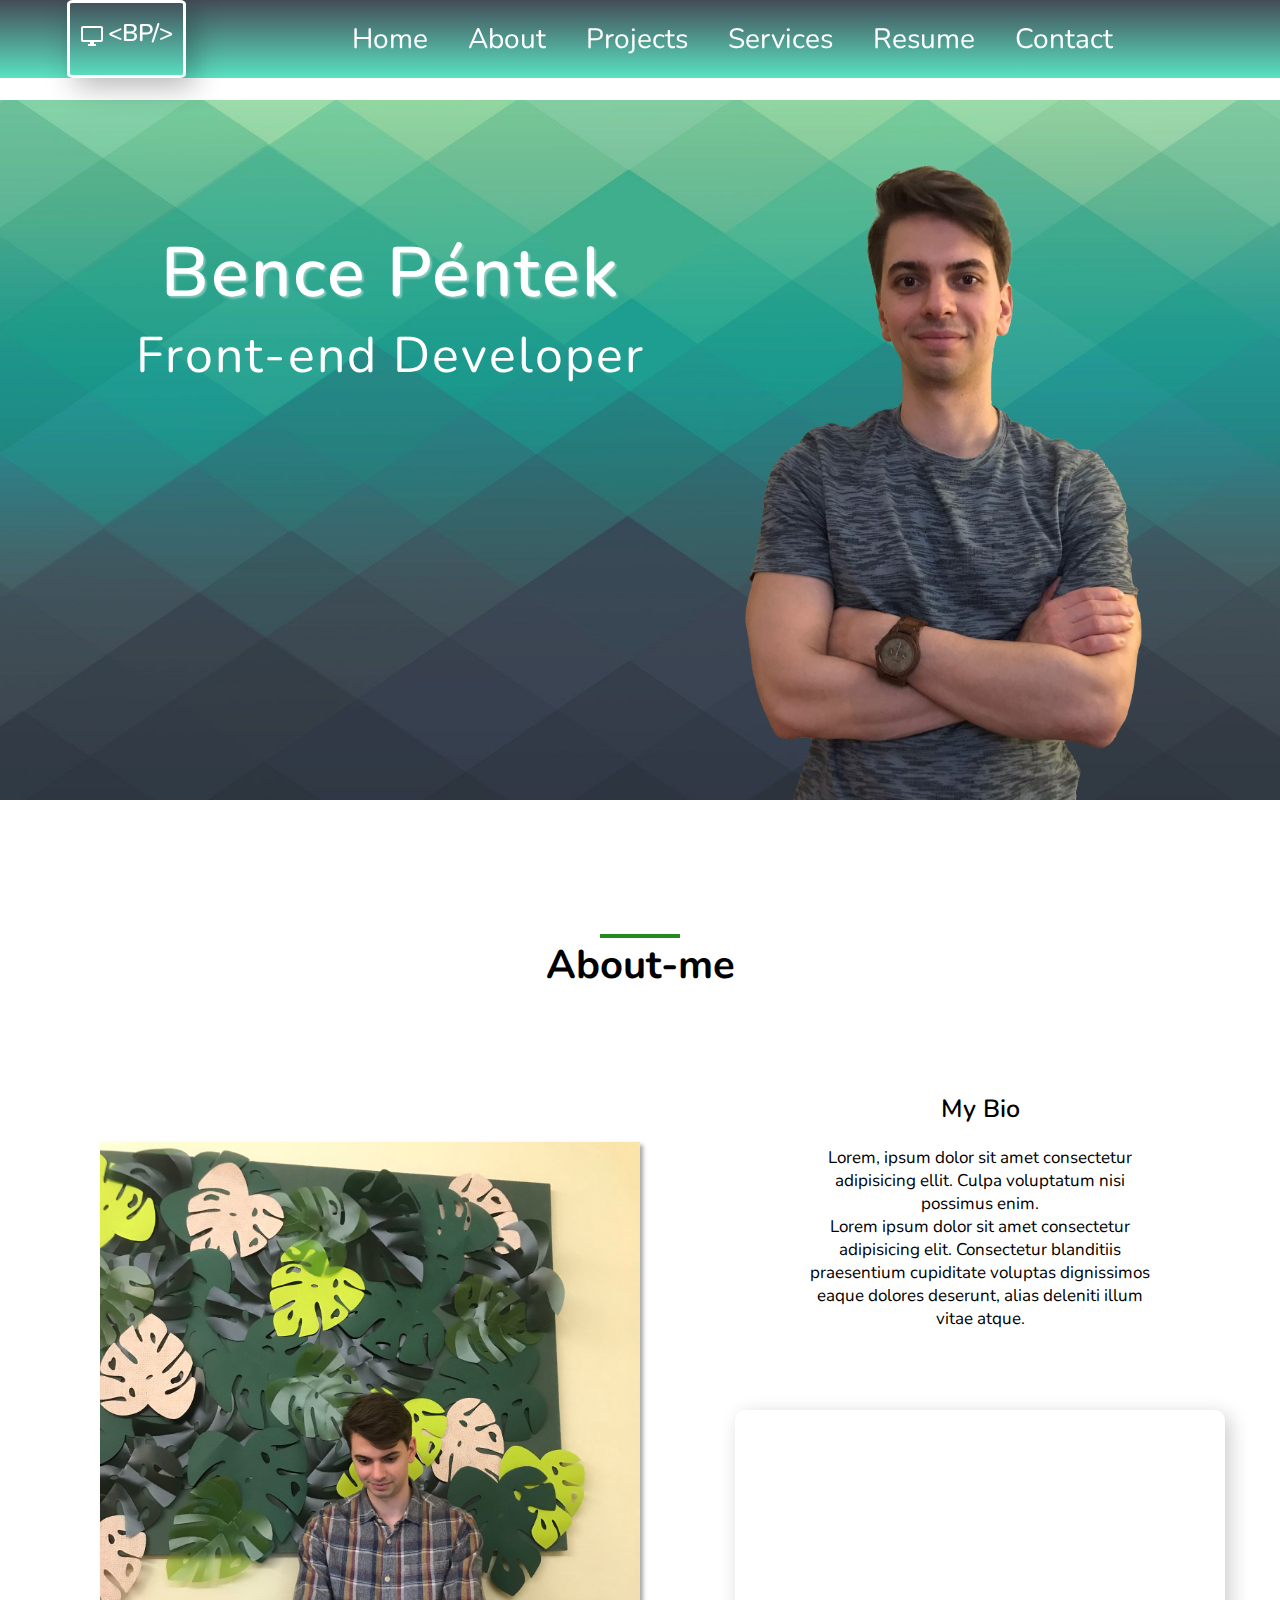
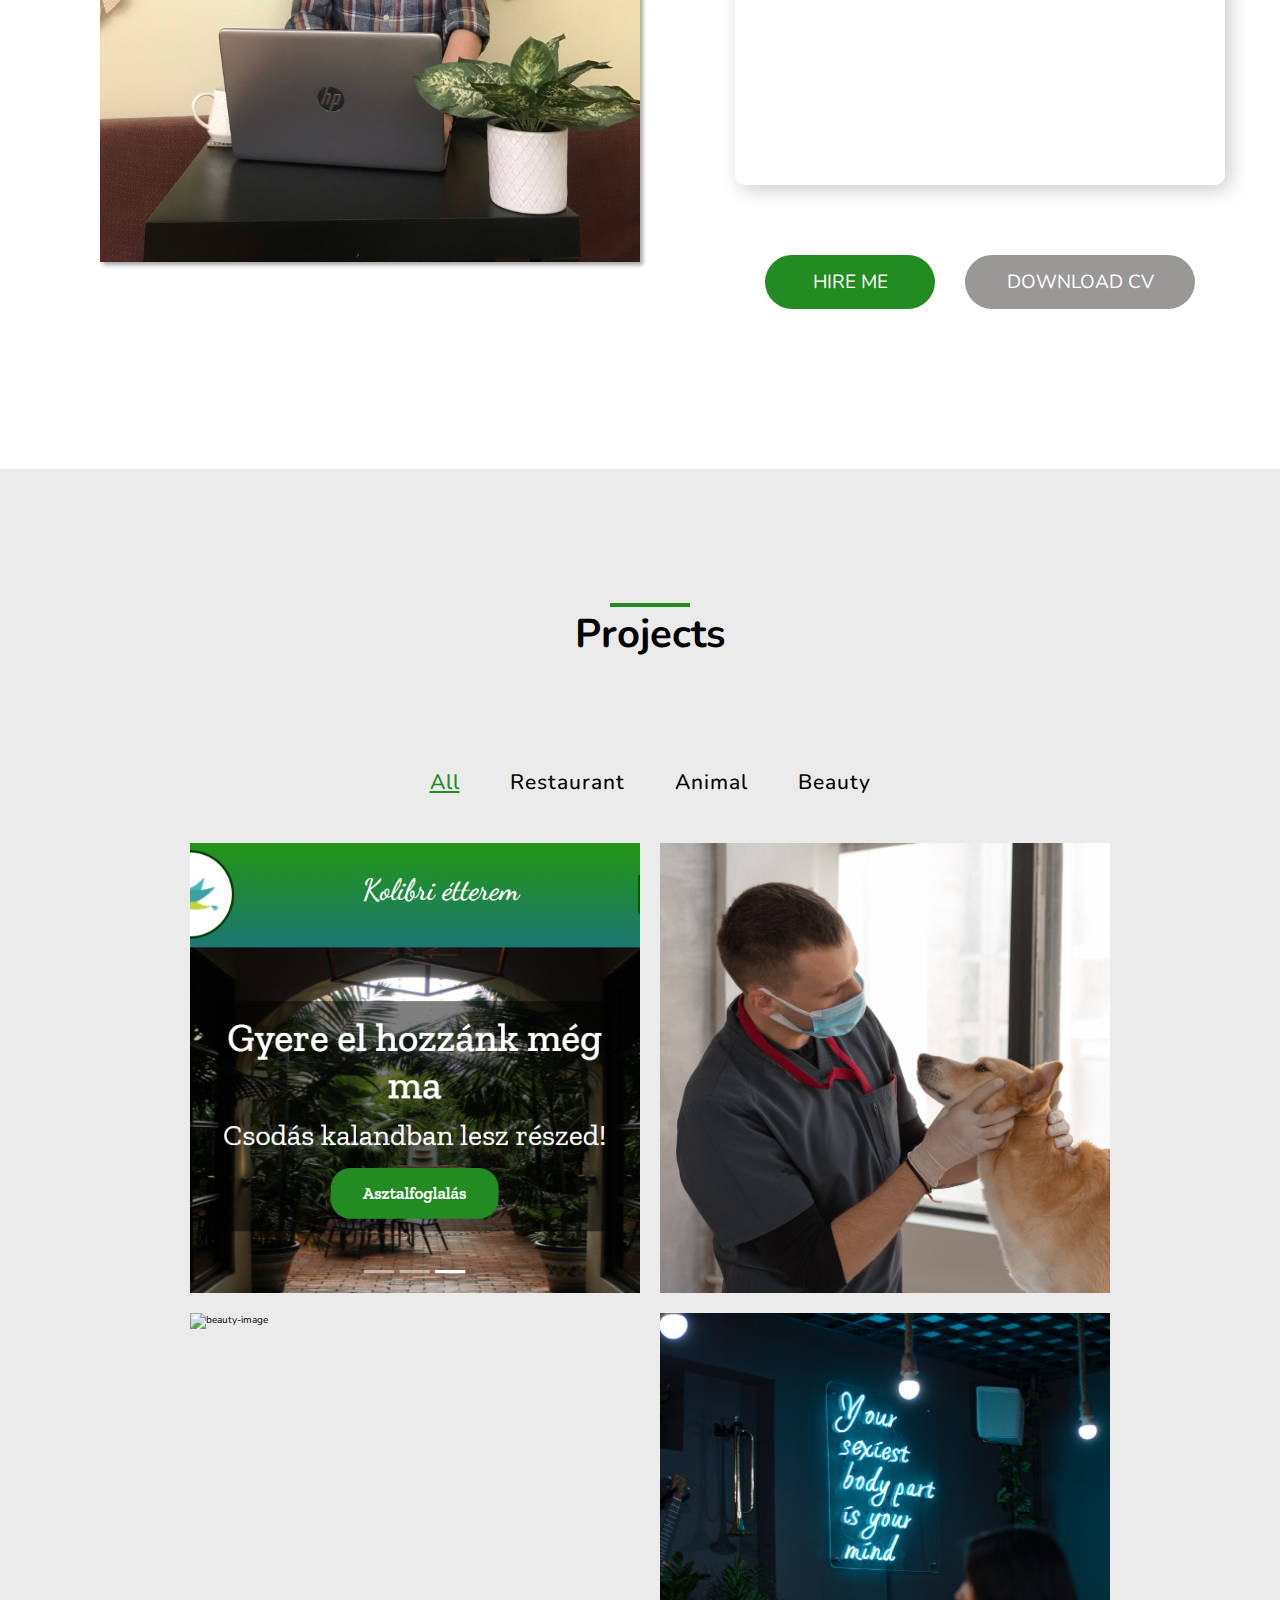
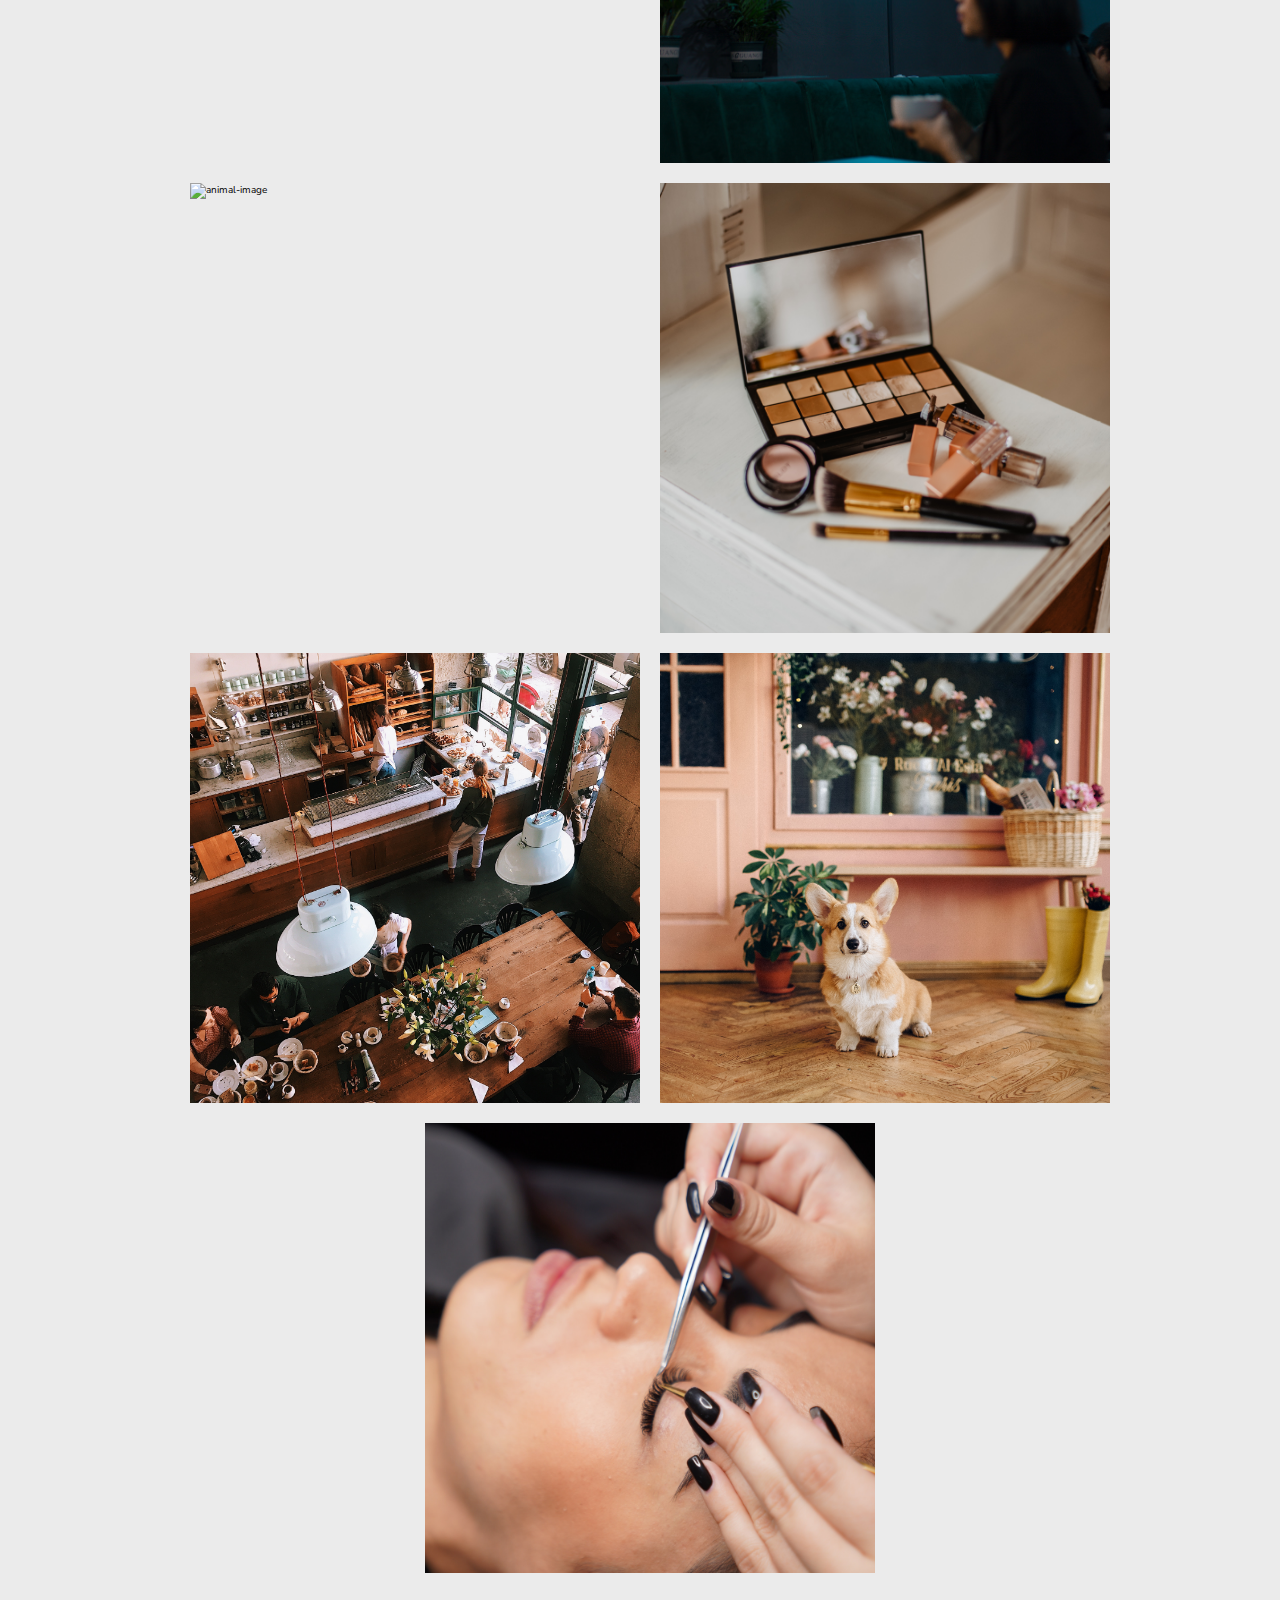
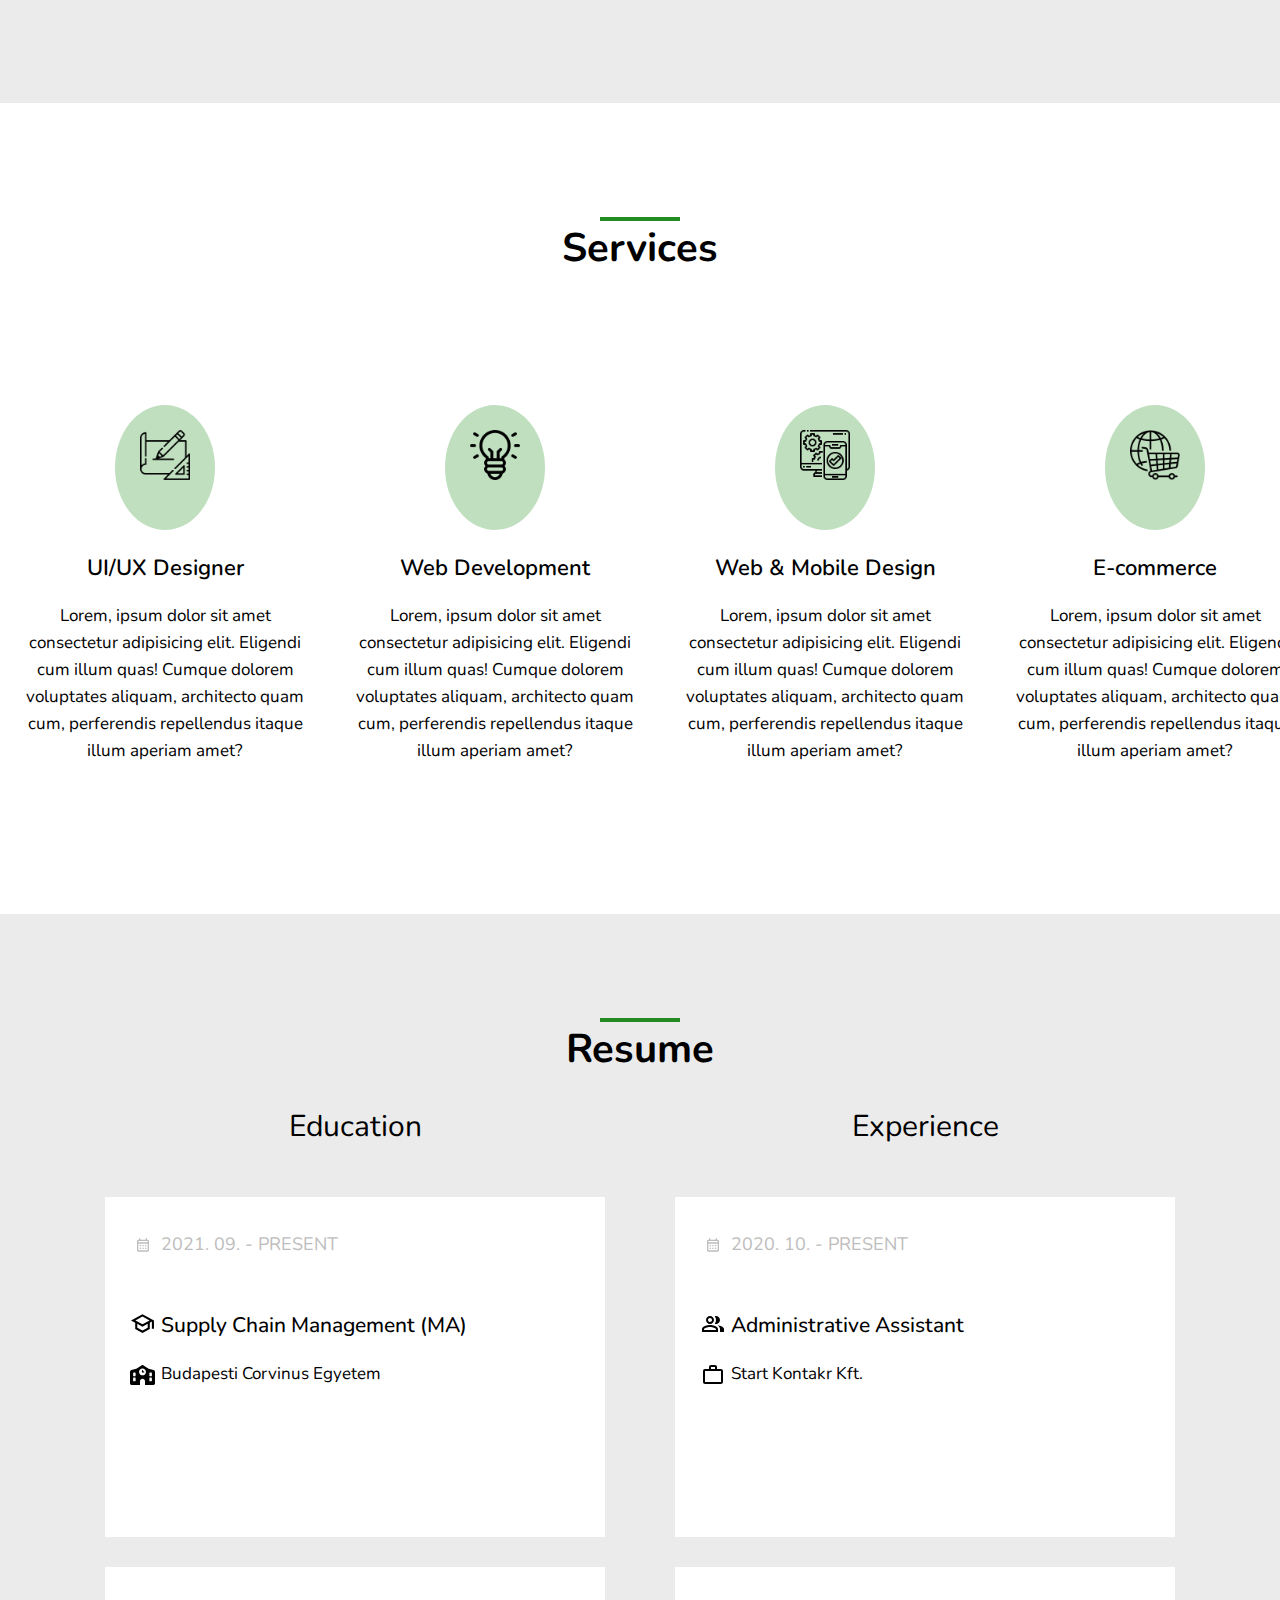
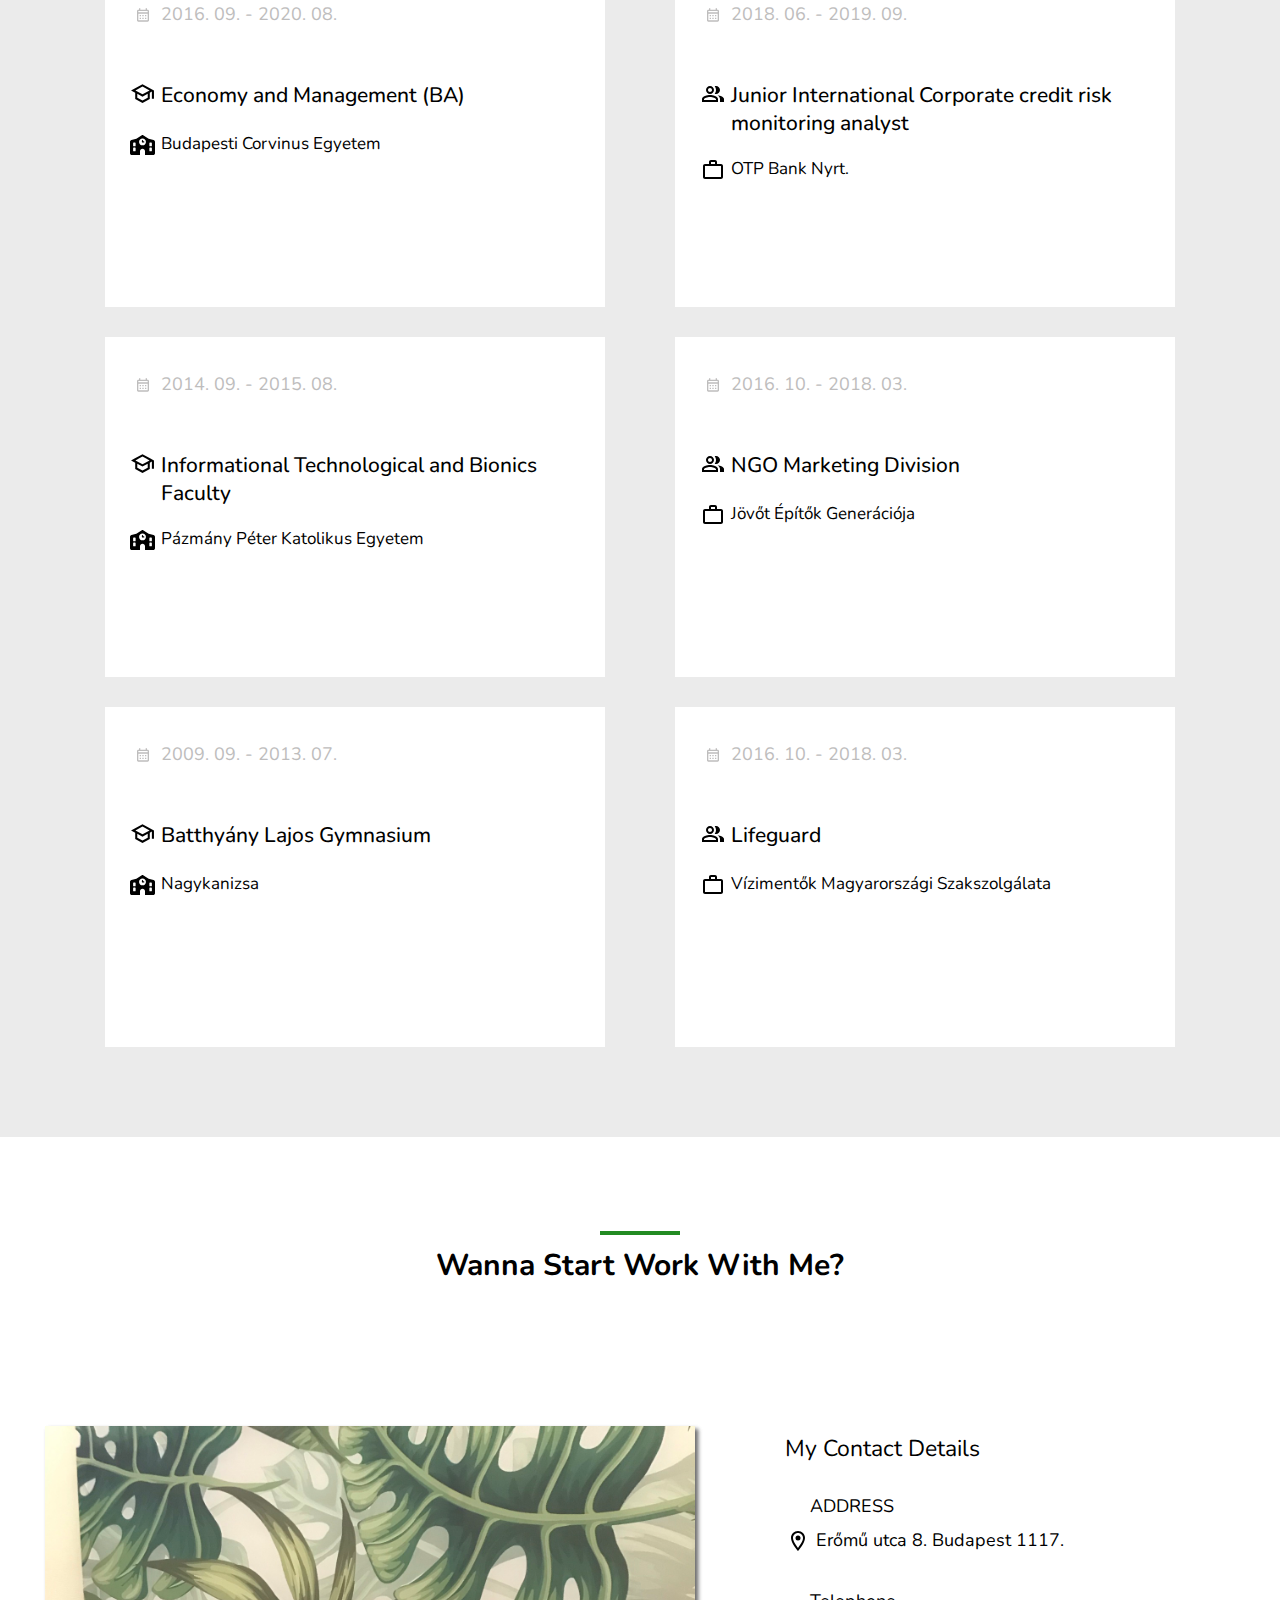
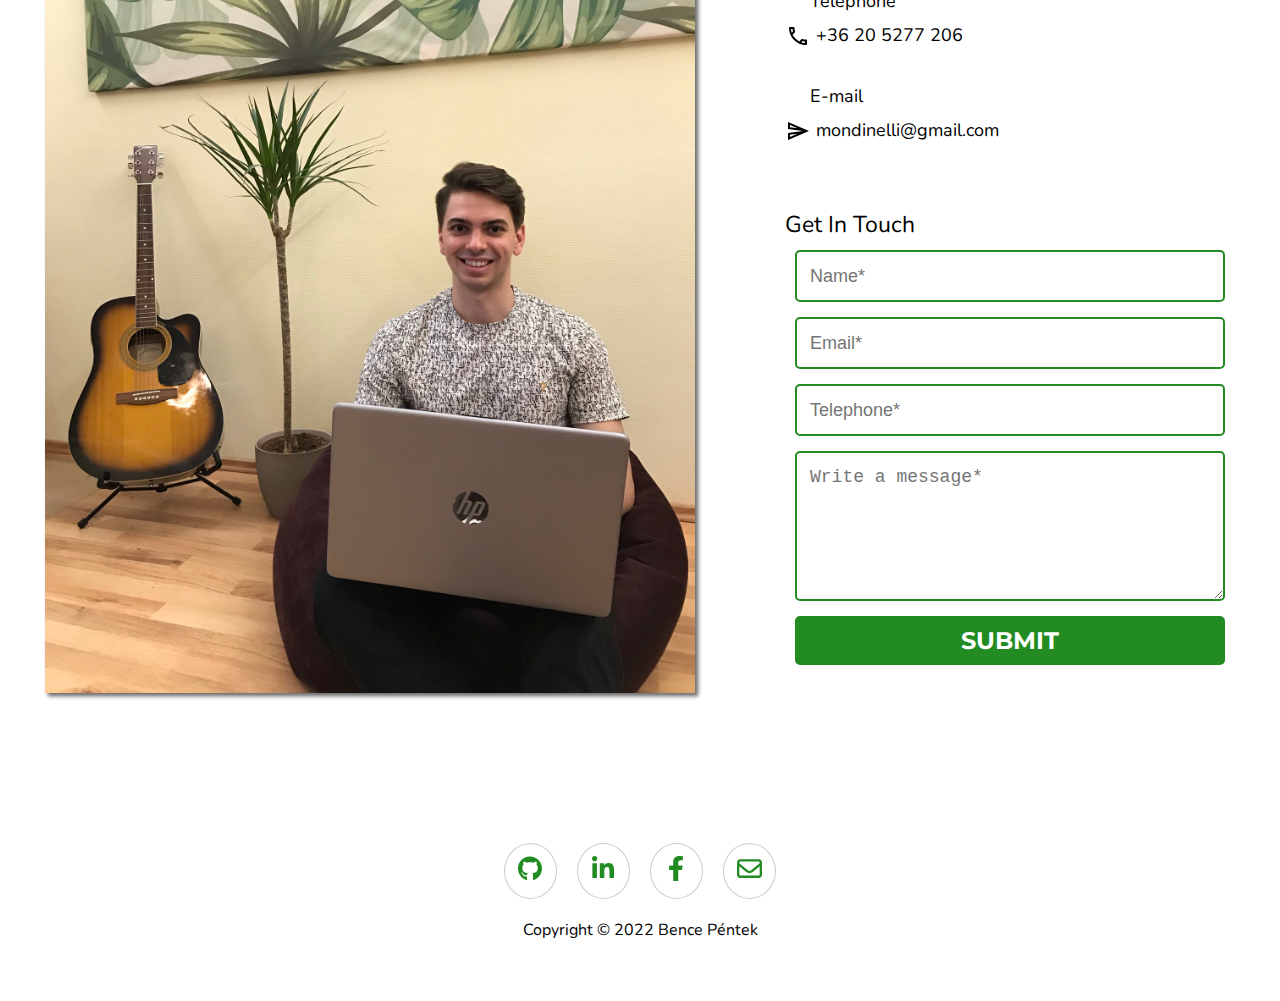
==== index.md/index.html @ 9e886694 "change" ====
<!doctype html>
<html lang="en">
  <head>
    <!-- Required meta tags -->
    <meta charset="utf-8">
    <meta name="viewport" content="width=device-width, initial-scale=1">

    <!-- Bootstrap CSS -->
    <link href="https://cdn.jsdelivr.net/npm/bootstrap@5.1.3/dist/css/bootstrap.min.css" rel="stylesheet" integrity="sha384-1BmE4kWBq78iYhFldvKuhfTAU6auU8tT94WrHftjDbrCEXSU1oBoqyl2QvZ6jIW3" crossorigin="anonymous">
    <link rel="preconnect" href="https://fonts.googleapis.com">
<link rel="preconnect" href="https://fonts.gstatic.com" crossorigin>
<link href="https://fonts.googleapis.com/css2?family=Montserrat&family=Nunito:ital,wght@0,200;0,300;0,400;0,500;0,600;0,700;0,800;0,900;1,200;1,300;1,400;1,500;1,600;1,700;1,800;1,900&family=Poppins:ital,wght@0,100;0,200;0,300;0,400;0,500;0,600;0,700;0,800;0,900;1,100;1,200;1,300;1,400;1,500;1,600;1,700;1,800;1,900&family=Roboto:ital,wght@0,300;0,400;0,700;1,300;1,400;1,700&family=Zilla+Slab:ital,wght@0,300;0,400;0,500;0,600;0,700;1,300;1,400;1,500;1,600;1,700&display=swap" rel="stylesheet">
<link rel="stylesheet" href="../css/styles.css">
<link rel="shortcut icon" href="../assets/icons/logo/favicon.svg" type="image/x-icon">
    <title>Bence Péntek</title>
  </head>
  <body>
<!------------------------------------------HEADER------------------------------->
<header>
  <!--------------------HAMBURGER------------------------->
      
    <div class="menu-wrap">
      <input type="checkbox" class="toggler">
      <div class="hamburger"><div></div></div>
      <div class="menu">
        <div>
          <div>
            <ul>
              <li><a href="./index.html">Home</a></li>
              <li><a href="#about-me">About</a></li>
              <li><a href="#project-filter">Projects</a></li>
              <li><a href="#services">Services</a></li>
              <li><a href="#resume">Resume</a></li>
              <li><a href="#contact">Contact</a></li>
            </ul>
          </div>
        </div>
      </div>
    </div>
   <!--------------------------Navbar----------------------------->
   <nav>
    <div class="navbar">
      <div class="logo">
      <div>
        <a href="./index.html"><span class="icon logo-icon monitor-icon"></span></a>
      </div>
      <div>
     <p class="logo-heading"><a href="#" >&ltBP/&gt</a></p>
    </div>
  </div>
    <ul class="navbar-items">
      <li><a href="./index.html">Home</a></li>
      <li><a href="#about-me">About</a></li>
      <li><a href="#project-filter">Projects</a></li>
      <li><a href="#services">Services</a></li>
      <li><a href="#resume">Resume</a></li>
      <li><a href="#contact">Contact</a></li>
    </ul>
    </div>
          </nav>
    <!---------------Heading-------------->

      <div class="heading-container">
      <div class="heading-text">
    <p class="heading-bigger">Bence Péntek</p>
    <p class="heading-smaller">Front-end Developer</p> 
    </div>
    <div>
      <img class="me-photo" src="../assets/images/Benc-image/jobb2.png" alt="Profil image"></div>
    </div>
</header>

<!----------------------------About--------------->
<main>
<section id="about-me">
  <div class="about-me-heading">
    <p class="services-line">color</p>
    <p class="resume-heading">About-me</p>
  </div>
  <div class="about-text">
<p class="about-text-heading">My Bio</p>
<p>Lorem, ipsum dolor sit amet consectetur adipisicing ellit. Culpa voluptatum nisi possimus enim.</p>
<p>Lorem ipsum dolor sit amet consectetur adipisicing elit. Consectetur blanditiis praesentium cupiditate voluptas dignissimos eaque dolores deserunt, alias deleniti illum vitae atque.</p>
</div>
<div class="about-buttons">
  <ul class="about-ul">
      <li><a class="about-button hire-button" href="#contact">Hire me</a></li>
      <li><a class="about-button cv-button" href="#">Download Cv</a></li>
  </ul>
</div>
<div class="about-image">
  <img class="working-image" src="../assets/images/Benc-image/IMG_3066.JPEG" alt="working image of Bence">
</div> 

<div class="my-skills">
<p class="services-line skills-line">color</p>
<p class="resume-heading skills-heading">My skills</p>
<!-----------------------Progress-bar------------------------->
<div class="p-bar">
  <div class="skill-bars">
    <div class="bar">
      <div class="info">
        <span>HTML</span>
      </div>
      <div class="progress-line html">
        <span></span>
      </div>
    </div>
    <div class="bar">
      <div class="info">
        <span>CSS</span>
      </div>
      <div class="progress-line css">
        <span></span>
      </div>
    </div>
    <div class="bar">
      <div class="info">
        <span>jQuery</span>
      </div>
      <div class="progress-line jquery">
        <span></span>
      </div>
    </div>
    <div class="bar">
      <div class="info">
        <span>Python</span>
      </div>
      <div class="progress-line python">
        <span></span>
      </div>
    </div>
    <div class="bar">
      <div class="info">
        <span>MySQL</span>
      </div>
      <div class="progress-line mysql">
        <span></span>
      </div>
    </div>
    
  </div>
</div>
</div>
</section>
<!------------------------------Projects---------------------------------->
<section id="project-filter">
  <p class="green-line">abc</p>
  <p class="resume-heading projects-heading">Projects</p>
  <ul>
      <li class="list active" data-filter="all">All</li>
      <li class="list" data-filter="restaurant">Restaurant</li>
      <li class="list" data-filter="animal">Animal</li>
      <li class="list" data-filter="beauty">Beauty</li>
   </ul> 
<div class="product">
  <div class="itemBox" data-item="restaurant"><a href="https://wxvwyy.csb.app/" target="_blank"><img src="../assets/images/projects-image/kolibri.png" alt="restaurant-image"></a>
  </div>
  <div class="itemBox" data-item="animal"><img src="../assets/images/projects-image/animal1.jpg" alt="animal-image">
  </div>
  <div class="itemBox" data-item="beauty"><img src="../assets/images/projects-image/beauty1.jpg" alt="beauty-image">
  </div>
  <div class="itemBox" data-item="restaurant"><img src="../assets/images/projects-image/restaurant.jpg" alt="restaurant-image">
  </div>
  <div class="itemBox" data-item="animal"><img src="../assets/images/projects-image/animal2.jpg" alt="animal-image">
  </div>
  <div class="itemBox" data-item="beauty"><img src="../assets/images/projects-image/beauty2.jpg" alt="beauty-image">
  </div>
  <div class="itemBox" data-item="restaurant"><img src="../assets/images/projects-image/restaurant3.jpg" alt="restaurant-image">
  </div>
  <div class="itemBox" data-item="animal"><img src="../assets/images/projects-image/animal3.jpg" alt="animal-image">
  </div>
  <div class="itemBox" data-item="beauty"><img src="../assets/images/projects-image/beauty3.jpg" alt="beauty-image">
  </div>
   </div>
</section>
<!----------------------------Services------------------->
<section id="services">
  <p class="services-line">color</p>
<p class="resume-heading">Services</p>
<div class="service-container">
  <div class="service-item service1">
<p class="service-icon"><img class="service-image" src="../assets/images/services-image/sketch.png" alt="service-image"></p>
<p class="service-heading">UI/UX Designer</p>
<p class="service-text">Lorem, ipsum dolor sit amet consectetur adipisicing elit. Eligendi cum illum quas! Cumque dolorem voluptates aliquam, architecto quam cum, perferendis repellendus itaque illum aperiam amet?</p>
</div>
<div class="service-item service2">
  <p class="service-icon"><img class="service-image" src="../assets/images/services-image/idea.png" alt="service-image"></p>
  <p class="service-heading">Web Development</p>
  <p class="service-text">Lorem, ipsum dolor sit amet consectetur adipisicing elit. Eligendi cum illum quas! Cumque dolorem voluptates aliquam, architecto quam cum, perferendis repellendus itaque illum aperiam amet?</p>
  </div>
  <div class="service-item service3">
    <p class="service-icon"><img class="service-image" src="../assets/images/services-image/app-development (1).png" alt="service-image"></p>
    <p class="service-heading">Web & Mobile Design</p>
    <p class="service-text">Lorem, ipsum dolor sit amet consectetur adipisicing elit. Eligendi cum illum quas! Cumque dolorem voluptates aliquam, architecto quam cum, perferendis repellendus itaque illum aperiam amet?</p>
    </div>
    <div class="service-item service4">
      <p class="service-icon"><img class="service-image" src="../assets/images/services-image/online.png" alt="service-image"></p>
      <p class="service-heading">E-commerce</p>
      <p class="service-text">Lorem, ipsum dolor sit amet consectetur adipisicing elit. Eligendi cum illum quas! Cumque dolorem voluptates aliquam, architecto quam cum, perferendis repellendus itaque illum aperiam amet?</p>
      </div>
</div>
</section>


<!--Resume-------------------------------->
<section id="resume">
  <p class="green-line">abc</p>
  <p class="resume-heading">Resume</p>
  <div class="resume-all-container">
<div class="resume-container">
<p class="education-heading">Education</p>
<div class="education-container">
  <div class="education-items"> 
    <div class="icon-container">
  <p><span class="icon calendar-icon"></span></p>
  <p class="calendar-heading">2021. 09. - PRESENT</p>
</div>
<div class="icon-container">
  <p><span class="icon school-icon"></span></p>
  <p class="school-name">Supply Chain Management (MA)</p>
</div>
<div class="icon-container">
  <p><span class="icon city-icon"></span></p>
  <p> Budapesti Corvinus Egyetem</p>
</div>
</div>
  <div class="education-items"> 
    <div class="icon-container">
  <p><span class="icon calendar-icon"></span></p>
  <p class="calendar-heading">2016. 09. - 2020. 08.</p>
</div>
<div class="icon-container">
  <p><span class="icon school-icon"></span></p>
  <p class="school-name">Economy and Management (BA)</p>
</div>
<div class="icon-container">
  <p><span class="icon city-icon"></span></p>
  <p> Budapesti Corvinus Egyetem</p>
</div>
</div>
<div class="education-items"> 
  <div class="icon-container">
<p><span class="icon calendar-icon"></span></p>
<p class="calendar-heading">2014. 09. - 2015. 08.</p>
</div>
<div class="icon-container">
<p><span class="icon school-icon"></span></p>
<p class="school-name">Informational Technological and Bionics Faculty</p>
</div>
<div class="icon-container">
<p><span class="icon city-icon"></span></p>
<p>Pázmány Péter Katolikus Egyetem</p>
</div>
</div>
<div class="education-items"> 
  <div class="icon-container">
<p><span class="icon calendar-icon"></span></p>
<p class="calendar-heading">2009. 09. - 2013. 07.</p>
</div>
<div class="icon-container">
<p><span class="icon school-icon"></span></p>
<p class="school-name">Batthyány Lajos Gymnasium</p>
</div>
<div class="icon-container">
<p><span class="icon city-icon"></span></p>
<p>Nagykanizsa</p>
</div>
</div>
</div>
</div>
<div class="resume-container">
  <p class="education-heading experience-heading">Experience</p>
  <div class="education-container">
    <div class="education-items"> 
      <div class="icon-container">
    <p><span class="icon calendar-icon"></span></p>
    <p class="calendar-heading">2020. 10. - PRESENT</p>
  </div>
  <div class="icon-container">
    <p><span class="icon work-icon"></span></p>
    <p class="school-name">Administrative Assistant</p>
  </div>
  <div class="icon-container">
    <p><span class="icon workplace-icon"></span></p>
    <p>Start Kontakr Kft.</p>
  </div>
  </div>
  <div class="education-items"> 
    <div class="icon-container">
  <p><span class="icon calendar-icon"></span></p>
  <p class="calendar-heading">2018. 06. - 2019. 09.</p>
  </div>
  <div class="icon-container">
  <p><span class="icon work-icon"></span></p>
  <p class="school-name">Junior International Corporate credit risk monitoring analyst</p>
  </div>
  <div class="icon-container">
  <p><span class="icon workplace-icon"></span></p>
  <p>OTP Bank Nyrt.</p>
  </div>
  </div>
  <div class="education-items"> 
    <div class="icon-container">
  <p><span class="icon calendar-icon"></span></p>
  <p class="calendar-heading">2016. 10. - 2018. 03.</p>
  </div>
  <div class="icon-container">
  <p><span class="icon work-icon"></span></p>
  <p class="school-name">NGO Marketing Division</p>
  </div>
  <div class="icon-container">
  <p><span class="icon workplace-icon"></span></p>
  <p>Jövőt Építők Generációja</p>
  </div>
  </div>
  <div class="education-items"> 
    <div class="icon-container">
  <p><span class="icon calendar-icon"></span></p>
  <p class="calendar-heading">2016. 10. - 2018. 03.</p>
  </div>
  <div class="icon-container">
  <p><span class="icon work-icon"></span></p>
  <p class="school-name">Lifeguard</p>
  </div>
  <div class="icon-container">
  <p><span class="icon workplace-icon"></span></p>
  <p>Vízimentők Magyarországi Szakszolgálata</p>
  </div>
  </div>
  </div>
</div>
  </div>
</section>

<!----------------------------Contact------------------>

<section id="contact">
  <div class="contact-item2">
    <p class="services-line contact-line">abc</p>
    <p class="resume-heading contact-heading">Wanna Start Work With Me?</p>
  </div>
  <div class="contact-item">
  <div class="service-me-image">
    <img class="working-image" src="../assets/images/Benc-image/IMG_3101.JPEG" alt="resume-image">
    </div>
  </div>
  <div class="contact-details">
    <p class="contact-heading2">My Contact Details</p>
    <p class="contact-heading3">ADDRESS</p>
      <ul class="info-container">
        <li><a href=""><span class="icon contact-icon house-icon"></span></a></li>
        <li><a href="#">Erőmű utca 8. Budapest 1117.</a></li>
      </ul>
      <p class="contact-heading3">Telephone</p>
      <ul class="info-container">
        <li><a href=""><span class="icon contact-icon phone-icon"></span></a></li>
        <li><a href="#">+36 20 5277 206</a></li>
      </ul>
      <p class="contact-heading3">E-mail</p>
      <ul class="info-container">
        <li><a href=""><span class="icon contact-icon emil-icon"></span></a></li>
        <li><a href="#">mondinelli@gmail.com</a></li>
      </ul>
    </div>
<div class="contact-details2">
  <p class="contact-heading2">Get In Touch</p>
  <form>      
    <input name="name" type="text" class="feedback-input" placeholder="Name*" required/>   
    <input name="email" type="text" class="feedback-input" placeholder="Email*" required />
    <input name="tel" type="tel" class="feedback-input" placeholder="Telephone*" required /> 
    <textarea name="text" class="feedback-input" placeholder="Write a message*" required></textarea>
    <input type="submit" value="SUBMIT"/>
  </form>
</div>
</section>
</main>
<footer>
  <div>
  <ul class="footer-icons">
   <li><a class="footer-i" href="#"><span class="icon footer-icon github-icon"></span></a></li>
   <li><a class="footer-i" href="#"><span class="icon footer-icon linkedin-icon"></span></a></li>
   <li><a class="footer-i" href="#"><span class="icon footer-icon facebook-icon"></span></a></li>
   <li><a class="footer-i" href="#"><span class="icon footer-icon gmail-icon"></span></a></li>
  </ul>
</div>
<p class="copyright">Copyright © 2022  Bence Péntek</p>
</footer>
<script src="../js/project.js"></script>


    <!-- Optional JavaScript; choose one of the two! -->

    <!-- Option 1: Bootstrap Bundle with Popper -->
    <script src="https://cdn.jsdelivr.net/npm/bootstrap@5.1.3/dist/js/bootstrap.bundle.min.js" integrity="sha384-ka7Sk0Gln4gmtz2MlQnikT1wXgYsOg+OMhuP+IlRH9sENBO0LRn5q+8nbTov4+1p" crossorigin="anonymous"></script>

    <!-- Option 2: Separate Popper and Bootstrap JS -->
    <!--
    <script src="https://cdn.jsdelivr.net/npm/@popperjs/core@2.10.2/dist/umd/popper.min.js" integrity="sha384-7+zCNj/IqJ95wo16oMtfsKbZ9ccEh31eOz1HGyDuCQ6wgnyJNSYdrPa03rtR1zdB" crossorigin="anonymous"></script>
    <script src="https://cdn.jsdelivr.net/npm/bootstrap@5.1.3/dist/js/bootstrap.min.js" integrity="sha384-QJHtvGhmr9XOIpI6YVutG+2QOK9T+ZnN4kzFN1RtK3zEFEIsxhlmWl5/YESvpZ13" crossorigin="anonymous"></script>
    -->
  </body>
</html>
---- css/styles.css ----
*{
    margin: 0;
    padding: 0;
    
  }
  html{
      font-size: 10px;
      font-family: "Nunito", sans-serif;
      box-sizing: border-box;
  }


/*-------------------Header-------------------------------------*/
header{
  background-image: url(../assets/images/background-image/1.jpg);
  height: 70rem;
  background-size: cover;
  background-repeat: no-repeat;
  background-position: center center;
  color:white;
}

/*----------------------------- MENU STYLES START--------------------------- */
.menu-wrap {
  position: fixed;
  top: 0rem;
  left: 0;
  z-index: 1;
}

.menu-wrap .toggler {
  position: absolute;
  top: 0;
  left: 0;
  z-index: 2;
  cursor: pointer;
  width: 50px;
  height: 50px;
  opacity: 0;
}

.menu-wrap .hamburger {
  position: absolute;
  top: 0;
  left: 0;
  z-index: 1;
  width: 60px;
  height: 60px;
  padding: 1rem;
  background:rgba(19, 64, 13, 0.95);
  display: flex;
  align-items: center;
  justify-content: center;
}

/* Hamburger Line */
.menu-wrap .hamburger > div {
  position: relative;
  flex: none;
  width: 100%;
  height: 2px;
  background:white;
  display: flex;
  align-items: center;
  justify-content: center;
  transition: all 0.4s ease;
}

/* Hamburger Lines - Top & Bottom */
.menu-wrap .hamburger > div::before,
.menu-wrap .hamburger > div::after {
  content: '';
  position: absolute;
  z-index: 1;
  top: -10px;
  width: 100%;
  height: 2px;
  background: inherit;
}

/* Moves Line Down */
.menu-wrap .hamburger > div::after {
  top: 10px;
}

/* Toggler Animation */
.menu-wrap .toggler:checked + .hamburger > div {
  transform: rotate(135deg);
}

/* Turns Lines Into X */
.menu-wrap .toggler:checked + .hamburger > div:before,
.menu-wrap .toggler:checked + .hamburger > div:after {
  top: 0;
  transform: rotate(90deg);
}

/* Rotate On Hover When Checked */
.menu-wrap .toggler:checked:hover + .hamburger > div {
  transform: rotate(225deg);
}

/* Show Menu */
.menu-wrap .toggler:checked ~ .menu {
  visibility: visible;
}

.menu-wrap .toggler:checked ~ .menu > div {
  transform: scale(1);
  transition-duration: var(--menu-speed);
}

.menu-wrap .toggler:checked ~ .menu > div > div {
  opacity: 1;
  transition:  opacity 0.4s ease 0.4s;
}

.menu-wrap .menu {
  position: fixed;
  top: 0rem;
  left: 0;
  visibility: hidden;
  overflow: hidden;
  display: flex;
  align-items: center;
  justify-content: center;
}

.menu-wrap .menu > div {
  background: linear-gradient(
    180deg,
    rgba(19, 64, 13, 0.95) 20%,
    rgba(29, 119, 115, 0.95) 100%
  );
  transform: scale(0);
  transition: all 0.2s ease;
  width: 80rem;
  height: 44rem;
  padding-top: 8rem;
}

.menu-wrap .menu > div > div {
  text-align: center;
  display: flex;
  align-items: center;
  justify-content: center;
  max-width: 90vw;
  max-height: 110vw;
  opacity: 0;
  transition: opacity 0.1s ease;
}

.menu-wrap .menu > div > div > ul > li {
  list-style: none;
  color: white;
  font-size: 2.5rem;
  padding: 1rem;
  font-weight: 700;
}

.menu-wrap .menu > div > div > ul > li > a {
  color: inherit;
  text-decoration: none;
  transition: color 0.2s ease;
}
.menu-wrap .menu > div > div > ul > li > a:hover{
  text-decoration: underline;
}

/*---------------------------Menu-end-------------------------*/


/*---------------------------Navbar-long-----------------------------*/

.navbar{
  display: none;
}

/*-----------------------------Navbar-END------------------*/

/*------------------- Heading-Start--------------------*/

.heading-text{
  font-size: 2.5rem;
  padding-top: 9.5rem;
  text-align: center;
  z-index: 1;
}
.heading-bigger{
  font-size: 4.5rem;
  font-weight: 600;
  text-shadow: 2px 2px 2px rgba(255, 255, 255, 0.4);
}
.me-photo{
max-width: 30rem;
padding:5.2rem 0 0 ;
margin: 0 auto;
display: block;
}



/*------------------- Heading-end--------------------*/


/*--------------------About-start--------------------*/
#about-me{
  margin-top: 12rem;
}
.about-text{
font-size: 1.7rem;
text-align: center;
margin: 3rem 1rem 4rem;
}
.about-heading{
  font-size: 2rem;
  font-weight: 700;
  padding-bottom: 3rem;
}
.about-text-heading{
  font-size: 2.5rem;
  padding-bottom: 2rem;
  font-weight: 600;
}
.about-image{
  max-width: 80rem;
  margin: 3rem 1rem 1rem;
  
}
.working-image{
display: block;  
width: 100%;
box-shadow: 3px 3px 4px rgba(0, 0, 0, 0.35);
}

.about-ul{
  list-style: none;
  text-align: center;
  padding: 3rem;
}
.about-button{
  text-decoration: none;
  font-size: 1.9rem;
  color: white;
  text-align: center;
  text-decoration: none;
  margin: 2rem auto 3rem;
  display: block;
  padding: 1.4rem 2rem;
  background-color: forestgreen;
  width: 13rem;
  border-radius: 28px;
  text-transform: uppercase;
}
.about-button:hover{
  color: white;
  background-color: green;
  text-shadow: 4px 3px 2px rgba(0, 0, 0, 0.2);
  box-shadow: 2px 2px 3px rgba(68, 133, 24, 0.5);
}
.cv-button{
  background-color: rgb(154, 151, 151);
  width: 19rem;
}
.cv-button:hover{
  color: white;
  background-color: rgb(146, 146, 146);
  text-shadow: 4px 3px 2px rgba(100, 99, 99, 0.2);
  box-shadow: 2px 2px 3px rgba(106, 107, 105, 0.5);
  
}
/*----------------Skills---------------------------------*/
.my-skills{
  margin-top: 8rem;
}

/*--------------Progress-bar---------------------*/
  .p-bar{
    display: grid;
    height: 100%;
    max-width: 105rem;
    place-items: center;
    background: white;
    font-family: 'Poppins', sans-serif;
    padding: 2rem 1rem;
    margin:1rem 0.5rem ;
  }
  ::selection{
    color: #fff;
    background: #258a3f;
  }
  .skill-bars{
   
    padding: 15px 10px;
    width: 28rem;
    background: #fff;
    box-shadow: 5px 5px 20px rgba(0,0,0,0.2);
    border-radius: 10px;
  }
  .skill-bars .bar{
    margin: 20px 0;
  }
  .skill-bars .bar:first-child{
    margin-top: 0px;
  }
  .skill-bars .bar .info{
    margin-bottom: 5px;
  }
  .skill-bars .bar .info span{
    font-weight: 500;
    font-size: 17px;
    opacity: 0;
    animation: showText 0.5s 1s linear forwards;
  }
  @keyframes showText {
    100%{
      opacity: 1;
    }
  }
  .skill-bars .bar .progress-line{
    height: 10px;
    width: 100%;
    background: #f0f0f0;
    position: relative;
    transform: scaleX(0);
    transform-origin: left;
    border-radius: 10px;
    box-shadow: inset 0 1px 1px rgba(0,0,0,0.05),
                0 1px rgba(255,255,255,0.8);
    animation: animate 1s cubic-bezier(1,0,0.5,1) forwards;
  }
  @keyframes animate {
    100%{
      transform: scaleX(1);
    }
  }
  .bar .progress-line span{
    height: 100%;
    position: absolute;
    border-radius: 10px;
    transform: scaleX(0);
    transform-origin: left;
    background: forestgreen;
    animation: animate 1s 1s cubic-bezier(1,0,0.5,1) forwards;
  }
  .bar .progress-line.html span{
    width: 82%;
  }
  .bar .progress-line.css span{
    width: 90%;
  }
  .bar .progress-line.jquery span{
    width: 85%;
  }
  .bar .progress-line.python span{
    width: 70%;
  }
  .bar .progress-line.mysql span{
    width: 75%;
  }
  .progress-line span::before{
    position: absolute;
    content: "";
    top: -10px;
    right: 0;
    height: 0;
    width: 0;
    border: 7px solid transparent;
    border-bottom-width: 0px;
    border-right-width: 0px;
    border-top-color: #000;
    opacity: 0;
    animation: showText2 0.5s 1.5s linear forwards;
  }
  .progress-line span::after{
    position: absolute;
    top: -28px;
    right: 0;
    font-weight: 500;
    background: rgb(114, 106, 106);
    color: #fff;
    padding: 1px 8px;
    font-size: 12px;
    border-radius: 3px;
    opacity: 0;
    animation: showText2 0.5s 1.5s linear forwards;
  }
  @keyframes showText2 {
    100%{
      opacity: 1;
    }
  }
  .progress-line.html span::after{
    content: "82%";
  }
  .progress-line.css span::after{
    content: "90%";
  }
  .progress-line.jquery span::after{
    content: "80%";
  }
  .progress-line.python span::after{
    content: "70%";
  }
  .progress-line.mysql span::after{
    content: "75%";
  }
/*-------------------------------Project új-----------------*/
.projects-heading{
  margin-bottom: 6rem;
}
#project-filter{
  padding: 12rem 1rem;
  width: 100%;
  display: flex;
  justify-content: center;
  align-items: center;
  flex-direction: column;
  margin: 4rem auto;
  background-color: rgb(235, 235, 235);
}

#project-filter ul{
  display: flex;
  justify-content: center;
  align-items: center;
  flex-wrap: wrap;
  margin-bottom: 2rem;
}

#project-filter ul li{
  list-style: none;
  padding: 1.2rem 2rem;
  margin: 0.5rem;
  letter-spacing: 1px;
  cursor: pointer;
  font-size: 2.1rem;
  font-weight: 500;
}

#project-filter ul li.active{
  color: forestgreen;
  text-decoration: underline;

}
.product{
  display: flex;
  justify-content: center;
  align-items: center;
  flex-wrap: wrap;
}
.product .itemBox{
 position: relative;
 width: 250px;
 height: 250px; 
 margin: 1rem;
 display: block;
 transition: box-shadow 0.6s;
 cursor: pointer;
}
.product .itemBox:hover{
  box-shadow: 10px 8px 6px rgba(0, 0, 0, 0.6);
}
.product .itemBox.hide{
  display: none;
}

.product .itemBox img{
  position: absolute;
  top: 0;
  left: 0;
  width:100%;
  height: 100%;
  object-fit: cover;
}
  /* ---------------------------Services start-----------------------------*/
 
#services{
  margin-top:12rem;
}
  .service-item{
    max-width: 35rem;
    margin: 3rem;
    padding: 2rem;
    text-align: center;
    font-size: 1.7rem;
    line-height: 2.7rem;

  }
.service-icon{
  width: 10rem;
  height: 10rem;
  border-radius: 100%;
  background-color: rgba(0, 128, 0, 0.251);
  margin: auto auto;
  text-align: center;
  vertical-align: middle;
  padding-top: 2.5rem;
}
  .service-image{
  width: 5rem;
  height: 5rem;
  }
  .service-heading{
    margin-top: 2.5rem;
    margin-bottom: 2rem;
    font-size: 2.2rem;
    font-weight: 600;
  }
  .services-line{
    border-bottom:4px solid forestgreen;
    width: 8rem;
    text-align: center;
    margin: auto auto;
    color: white;
  }
/* Services end*/


/*---------------------------Resume-------------------------*/
.icon{
  width: 2.5rem;
  height: 2.5rem;
  display: inline-block;
  background-repeat: no-repeat;
  margin-right: 0.1rem;
  background-position: center center;
}
.calendar-icon{
  background-image: url(../assets/icons/resume-icons/calendar_month_black_24dp.svg);
}
.school-icon{
background-image: url(../assets/icons/resume-icons/school_black_24dp.svg);
}
.city-icon{
  background-image: url(../assets/icons/resume-icons/school-solid.svg);
}
.work-icon{
background-image: url(../assets/icons/resume-icons/people_alt_black_24dp.svg);
}
.workplace-icon{
  background-image: url(../assets/icons/resume-icons/work_outline_black_24dp.svg);
}
/* -----------------------------Resume-start--------------------------*/
#resume{
  background-color: rgb(235, 235, 235);
  padding:9rem 1rem;
}
.green-line{
  border-bottom:4px solid forestgreen;
  width: 8rem;
  text-align: center;
  margin: auto auto;
  color: rgb(235, 235, 235);
}
.resume-heading{
  font-size: 4rem;
  font-weight: 700;
  padding:0 0 3rem;
  text-align: center;
}
.resume-container{
  margin: 0 0.5rem;
}
.education-heading{
  font-size: 3rem;
  padding-bottom: 2rem;

}
.education-items{
background-color: white;
max-width: 50rem;
height:35rem ;
font-size: 1.5rem;
padding: 2rem 0.5rem;
margin-top: 3rem;
}
.education-items:hover{
  outline:3px solid forestgreen;
  }
.icon-container{
display: flex;
padding:0.5rem 2rem;
font-size: 1.7rem;
}
.icon-container p{
 padding:1rem 0.5rem 0 0;
 
}
.calendar-heading{
  margin-bottom: 3.5rem;
  color: #bebdbd;
  font-size: 1.8rem;
}
.school-name{
font-size: 2.1rem;
font-weight: 500;
}
.experience-heading{
  margin-top: 10rem;
}
/* Resume-end*/

/*----------------------Contact-----------------------------------------*/

/*--------------contact-image------------*/

.service-me-image{
  max-width: 62rem;
  margin: 9rem 1rem 0rem;
  box-shadow: 3px 3px 4px rgba(0, 0, 0, 0.35);
}
/*contact-info*/

.house-icon{
  background-image: url(../assets/icons/contact/location_on_black_24dp.svg);
}
.phone-icon{
  background-image: url(../assets/icons/contact/phone_black_24dp.svg);
}
.emil-icon{
  background-image: url(../assets/icons/contact/send_black_24dp.svg);
}
.contact-details{
  margin: 0 2rem; 
}
.contact-details2{
  margin: 0 2rem; 
}

.contact-heading3{
  margin:3rem 0 1rem 2.5rem;
  font-size: 1.8rem;
}
.info-container{
  display: flex;
  gap: 0.5rem;
  list-style: none;
}
.info-container a{
  text-decoration: none;
  color: black;
  font-size: 1.8rem;
}

/*form*/
.contact-line{
  padding-top: 8rem;
}
.contact-heading{
  margin: 1rem;
 font-size: 3rem; 
}
.contact-heading2{
  margin: 8rem 1rem 5rem;
  font-size: 2.3rem;
}
form { 
max-width:50rem; 
margin:1rem 1rem; 
}

.feedback-input {
  color:black;
  font-weight:500;
  font-size: 18px;
  border-radius: 5px;
  line-height: 22px;
  background-color: transparent;
  border:2px solid forestgreen;
  transition: all 0.3s;
  padding: 13px;
  margin-bottom: 15px;
  width:100%;
  box-sizing: border-box;
  outline:0;
}

.feedback-input:focus { border:2px solid rgb(19, 68, 19); }

textarea {
  height: 150px;
  line-height: 150%;
  resize:vertical;
}

[type="submit"] {
  font-family: 'Montserrat', Arial, Helvetica, sans-serif;
  width: 100%;
  background:forestgreen;
  border-radius:5px;
  border:0;
  cursor:pointer;
  color:white;
  font-size:24px;
  padding-top:10px;
  padding-bottom:10px;
  transition: all 0.3s;
  margin-top:-4px;
  font-weight:700;
}
[type="submit"]:hover { background:green; }




/*----------------------Footer-icon--------------------------*/
footer{
  margin: 10rem 1rem 6rem;
}
.github-icon{
background-image: url(../assets/icons/social-icons/github-brands.svg);
}
.linkedin-icon{
  background-image: url(../assets/icons/social-icons/linkedin-in-brands.svg);
}
.facebook-icon{
  background-image: url(../assets/icons/social-icons/facebook-f-brands.svg);
}
.gmail-icon{
  background-image: url(../assets/icons/social-icons/envelope-regular.svg);
}
.footer-icons{
  display: flex;
  justify-content: center;
  gap: 2rem;
}
.footer-icons li{
list-style: none;
padding: 1.25rem;
border: 1px solid rgb(203, 203, 203);
border-radius: 100%;
}
.footer-icon{
  width: 2.5rem;
  height: 2.5rem;
}
.footer-icons li:hover{
  padding: 1.25rem;
border: 1px solid rgb(64, 164, 59);
border-radius: 100%;
background-color: rgba(33, 198, 74, 0.1);
transform: scale(1.15);
}
.copyright{
  font-size: 1.6rem;
  text-align: center;
  margin-top: 2rem;
}






@media screen and (min-width: 450px) {
/*------------------- Heading-Start--------------------*/
.heading-text{
  font-size: 3rem;

}
.heading-bigger{
  font-size: 5rem;
}
.me-photo{
  max-width: 32rem;
  padding:0.9rem 0 0 ;

  }

/*--------------------About-start--------------------*/
.about-text{
  width: 34rem;
  margin: 5rem auto 4rem;
}
  .about-image{
    margin: 3rem 3.5rem 1rem;
  }
  .about-ul{
    display: flex;
    justify-content: center;
    gap: 3rem;
  }
  /*--------------Progress-bar---------------------*/
  .skill-bars{
    padding: 35px 30px;
    width: 42rem;
}

/*------------Service----------------*/
.service-item{
  margin-right: auto;
  margin-left: auto;
}
.service-me-image{
  margin: 8rem 3.5rem 0;
}
/*--------------Resume------------------*/
.education-items{ 
  height:30rem ;
}
/*------------------Project-new--------------*/
.product .itemBox{
  position: relative;
  width: 350px;
  height: 350px; 
}

/*-------------------Contact---------------------*/
.contact-details{
  margin: 0 auto;
  max-width:45rem ;
}
.contact-details2{
  margin: 0 auto;
  max-width:45rem ;
}
.contact-heading2{
  text-align: center;
}
.contact-heading3{
  text-align: center;
}
.info-container{
  display: flex;
  justify-content: center;
  gap: 0.5rem;
  list-style: none;
}

}




@media screen and (min-width: 576px) {
  /*--------------------About-start--------------------*/
  .about-image{
    margin: 3rem 5rem 1rem;
  }
  /*--------------Progress-bar---------------------*/
  .skill-bars{
    padding: 35px 30px;
    width: 54rem;
}
.service-me-image{
  margin: 8rem 5rem 0;
}
/* -----------------------------Resume-start--------------------------*/
.resume-container{
 max-width: 50rem;
  margin:0 auto;
}

}


@media screen and (min-width: 768px) {
  header{
    margin-top:10rem;}
  .logo{display: none;}
  .navbar{
    display: flex;
    justify-content: space-evenly;
    background: linear-gradient(rgba(53,63,75,0.93), rgba(78, 224, 190, 0.93));
    position: fixed;
    top: 0;
    left: 0;
    z-index: 3;
    width: 100%;
  }
  .navbar-items{
  display: flex;
  justify-content: center;
  padding: 2rem 10rem;
  font-size: 2.8rem;
  list-style: none;
  gap: 4rem;
  }
  .navbar-items a{
    text-decoration: none;
    color: white;
  }
  .navbar-items a:hover{
    text-decoration: underline;
    text-shadow: 2px 2px 2px rgba(0, 0, 0, 0.3);
  }
  .heading-container{
    display: flex;
    justify-content: center;
  }
  .menu-wrap {
    display: none;
  }
  /*------------------- Heading-Start--------------------*/

.heading-text{
  padding: 12.5rem 0 0 2rem;
  letter-spacing: 2px;
}
.me-photo{
max-width: 40rem;
padding:13rem 0 0 ;
}


/*--------------------About-start--------------------*/
  .about-image{
    max-width:63rem ;
    margin: 3rem auto 1rem;
  }
 /*projects*/
 .tile {
  width:45%;
  height:400px;
  margin-right: 3rem;
}
/*------------------Services-----------------*/
#services{
  margin-top: 10rem;
  margin-bottom: 8rem;
}
.service1{grid-area: service1;}
.service2{grid-area: service2;}
.service3{grid-area: service3;}
.service4{grid-area: service4;}
.service-container{
  display: grid;
  grid-template-areas: "service1 service2"
                       "service3 service4";
                       gap: 4rem;
                       justify-content: center;
}
.service-item{
  width: 31rem;
}
/*-----------------------contact-image----------------------*/
.service-me-image{
  max-width:57rem ;
  margin: 10rem auto 5rem;
}


}
@media screen and (min-width: 992px) {
   /*------------------- Heading-Start--------------------*/

   .heading-text{
    padding: 12.5rem 0 0 2rem;
    letter-spacing: 2px;
    font-size:4rem ;
  }
  .heading-bigger{
    font-size:6rem ;
  }
  .me-photo{
  max-width: 43rem;
  padding:8.7rem 0 0 ;
  }
  /*----------------------------About---------------*/
.about-me-heading{grid-area:heading;}
.about-text{grid-area:about;}
.about-buttons{grid-area:buttons;}
.about-image{grid-area:image;}
.my-skills{grid-area:skills;}
#about-me{
  display: grid;
  grid-template-areas: 
                      "heading heading"
                      "image about"
                      "image skills"
                      "image buttons";
                      gap:2rem;
}
.skills-heading{
  display: none;
}
.skills-line{
  display: none;
}
.about-text{
  margin-bottom:0 
}
.about-image{
  max-width:61rem ;
  margin: 13rem 4rem 1rem 5rem;

}
/*-----------------------Progress-bar-------------------------*/
.my-skills{margin-top: 0;}
.skill-bars{
  width: 43rem;

}
  /*projects new*/
  .product .itemBox{
    position: relative;
    width: 450px;
    height: 450px; 
  }
  /*----------------Service---------------*/
  .service-container{
    gap: 0rem 12rem;
  }
/*-------------------Resume-------------------*/
.resume-all-container{
  display: flex;
  justify-content: center;
  gap: 4rem;
  margin: 0 3rem;
}
.experience-heading{
  margin-top: 0rem;
}
.education-heading{
  text-align: center;
}
/*-----------------Contact------------------*/
.contact-item{grid-area: image;}
.contact-item2{grid-area:heading}
.contact-details{grid-area: details;}
.contact-details2{grid-area: form;}
#contact{
  display: grid;
  grid-template-areas: "heading heading"
                       "image image"
                       "form details";
                       gap:4rem ;
                       justify-content: center;
}

.service-me-image{
  margin-top: 0;
}

.contact-details2{
margin-left: 8rem;
}
.contact-heading2{
  text-align: left;
}
.contact-heading3{
  text-align: left;
}
.info-container{
  justify-content: flex-start;
  
}



}




@media screen and (min-width: 1200px) {
  .logo{
    display: flex;
    gap: 0.2rem;
    padding: 2rem 1rem;
    border: 3px solid white;
    line-height: 0.5rem;
    font-size: 2.4rem;
    font-weight: 600;
    box-shadow: 8px 8px 30px rgba(0, 0, 0, 0.3);
    border-radius: 5%;
  }
  .logo:hover{
    box-shadow: 8px 8px 40px rgba(0, 0, 0, 0.4);
    text-shadow: 2px 2px 2px rgba(0, 0, 0, 0.3);
  }
.logo-heading{
 padding-top: 0.8rem;
}
.logo-heading a{
text-decoration: none;
color: white;
}
  .monitor-icon{
    background-image: url(../assets/icons/logo/desktop_windows_white_24dp.svg);
  }

  .me-photo:hover{
    transform: scale(1.05);
    padding:4.1rem 0 0 ;
  }
  /*----------------------------About---------------*/
  #about-me{
    margin: 12rem auto 10rem;
    max-width: 1200px;
  }
  .about-image{
    max-width:73rem ;
    margin: 10rem 6rem 1rem 6rem;
  
  }
 /*------------------- Heading-Start--------------------*/

 .heading-text{
  padding: 12.5rem 7rem 0 2rem;
  letter-spacing: 2px;
  font-size:5rem ;
}
.heading-bigger{
  font-size:7rem ;
}
.me-photo{
max-width: 45rem;
padding:5.8rem 0 0 ;
}
.resume-all-container{
width: 110rem;
margin: auto auto;
}
/*-------------------Services-------------------*/
.service-container{
  display: grid;
  grid-template-areas: "service1 service2 service3 service4";
                       gap: 0rem;
                       justify-content: space-evenly;
}
#services{
  max-width: 140rem;
  margin: 10rem auto;
}
.service-item{
  margin-top: 8rem;
  max-width: 29rem;
}
/*------------------Contact----------------------*/
#contact{
  display: grid;
  grid-template-areas:
                      "heading heading"
                      "image details"
                      "image form";
                      gap:0rem 9rem ;
                      justify-content: center;
                       
}
.service-me-image{
  max-width: 65rem;
}
.contact-item2{
  margin-bottom: 10rem;
}
.contact-details{
  margin: 0rem;
  align-self: end;
  }
  .contact-details2{
    margin:6rem 0rem;
   
    }
.contact-heading2{ 
  margin: 0;
}

}




@media screen and (min-width: 1400px) {}
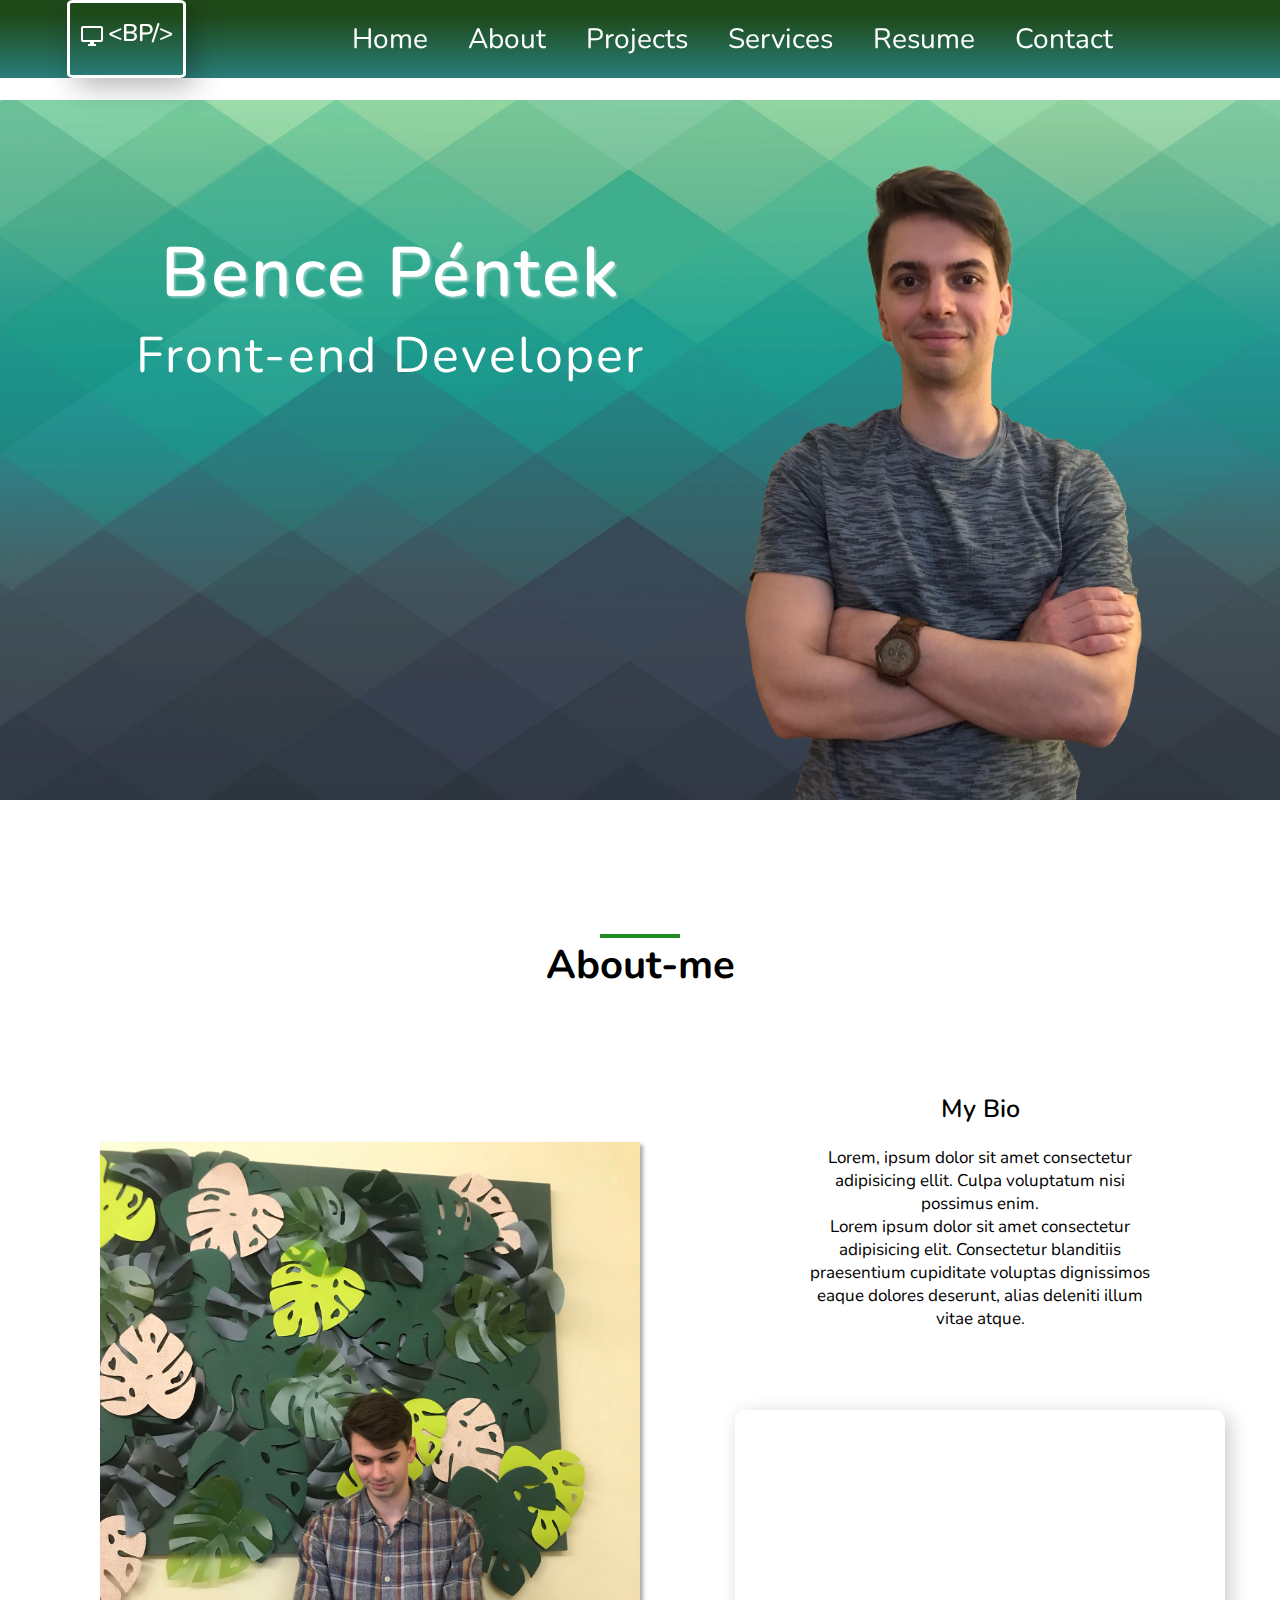
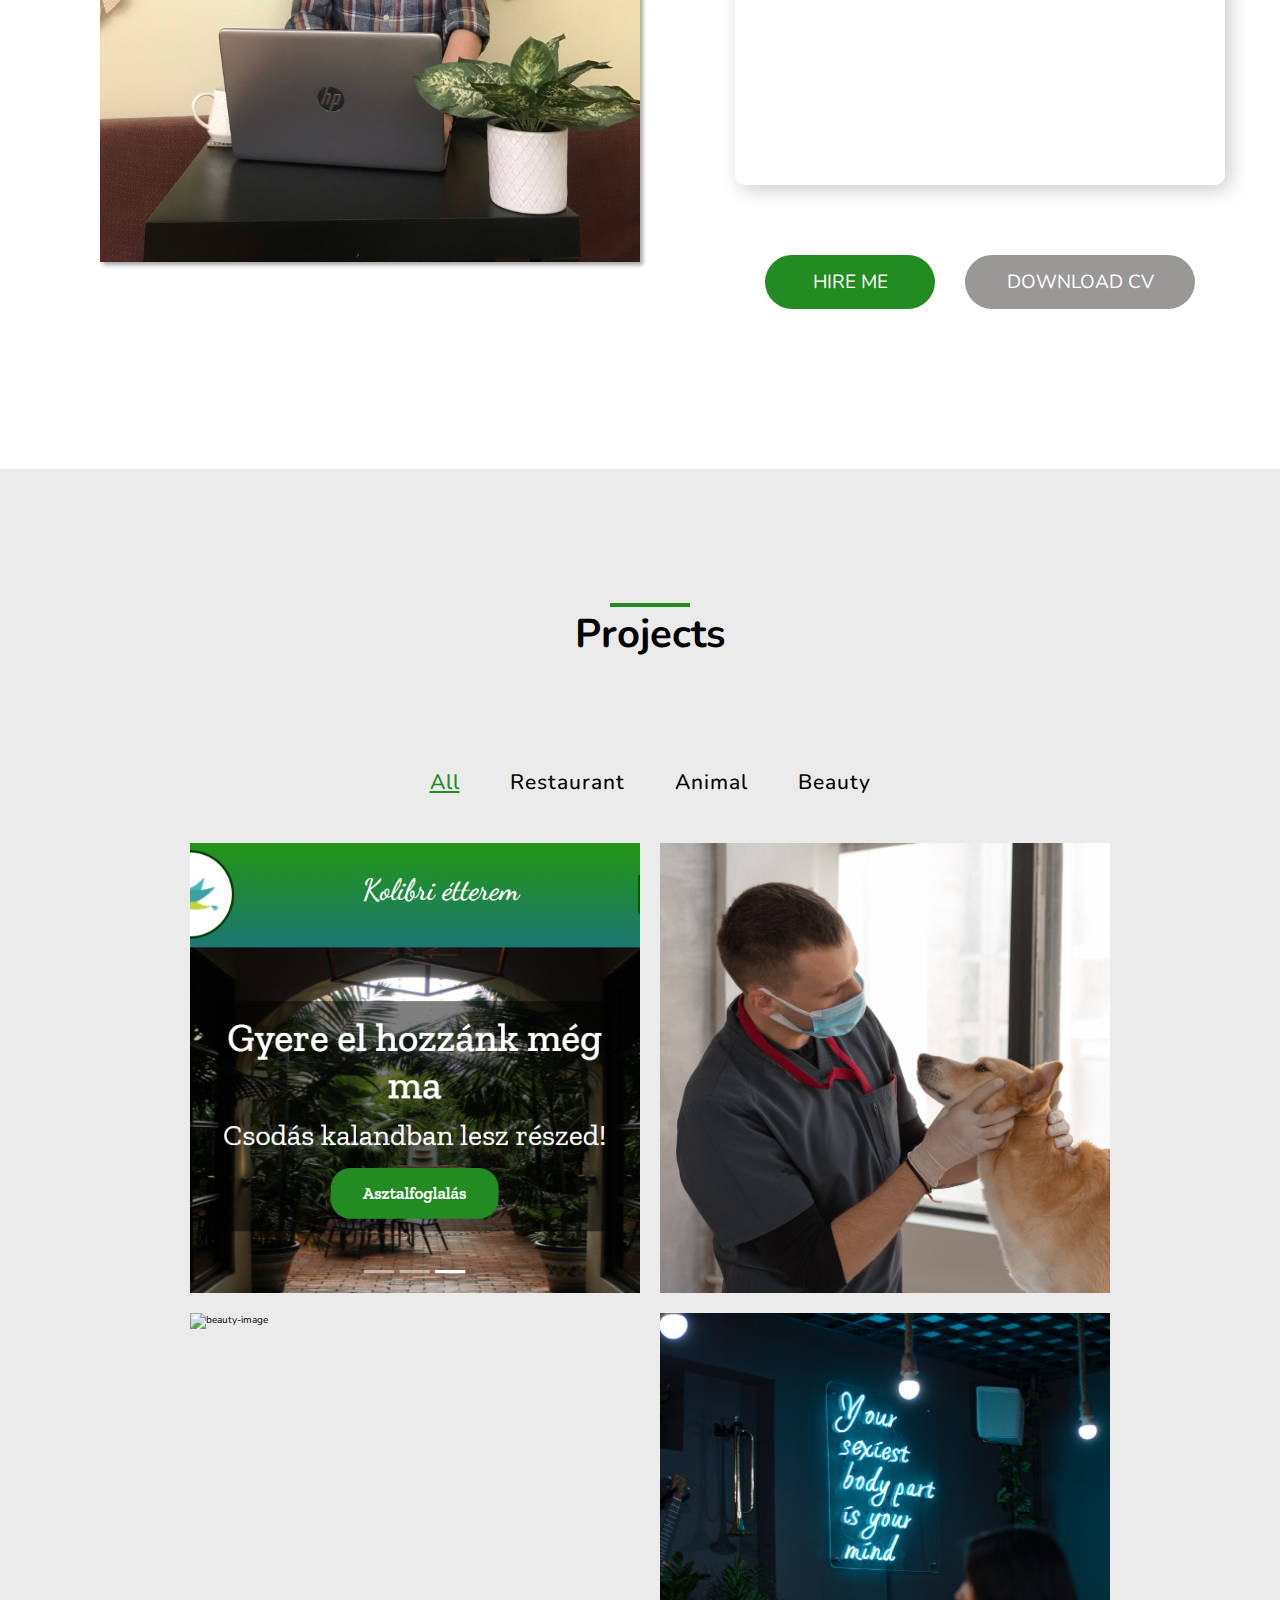
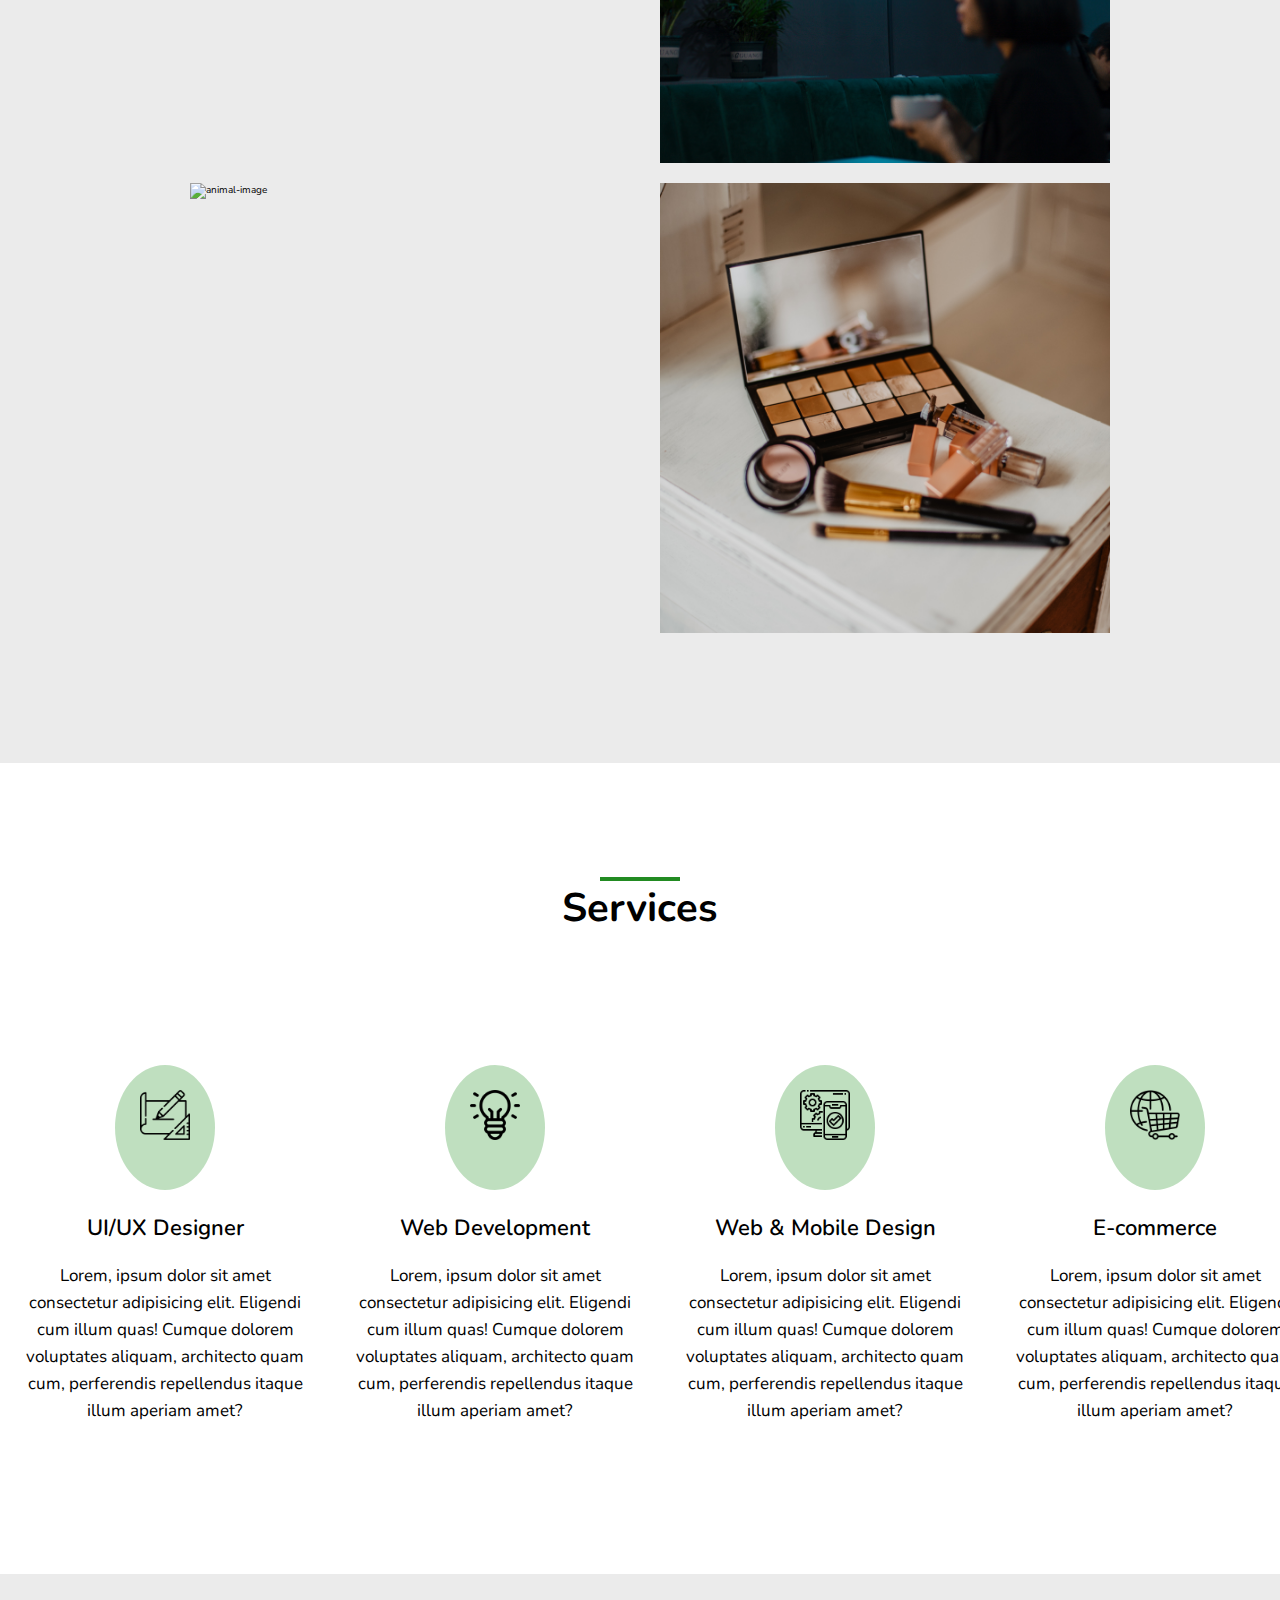
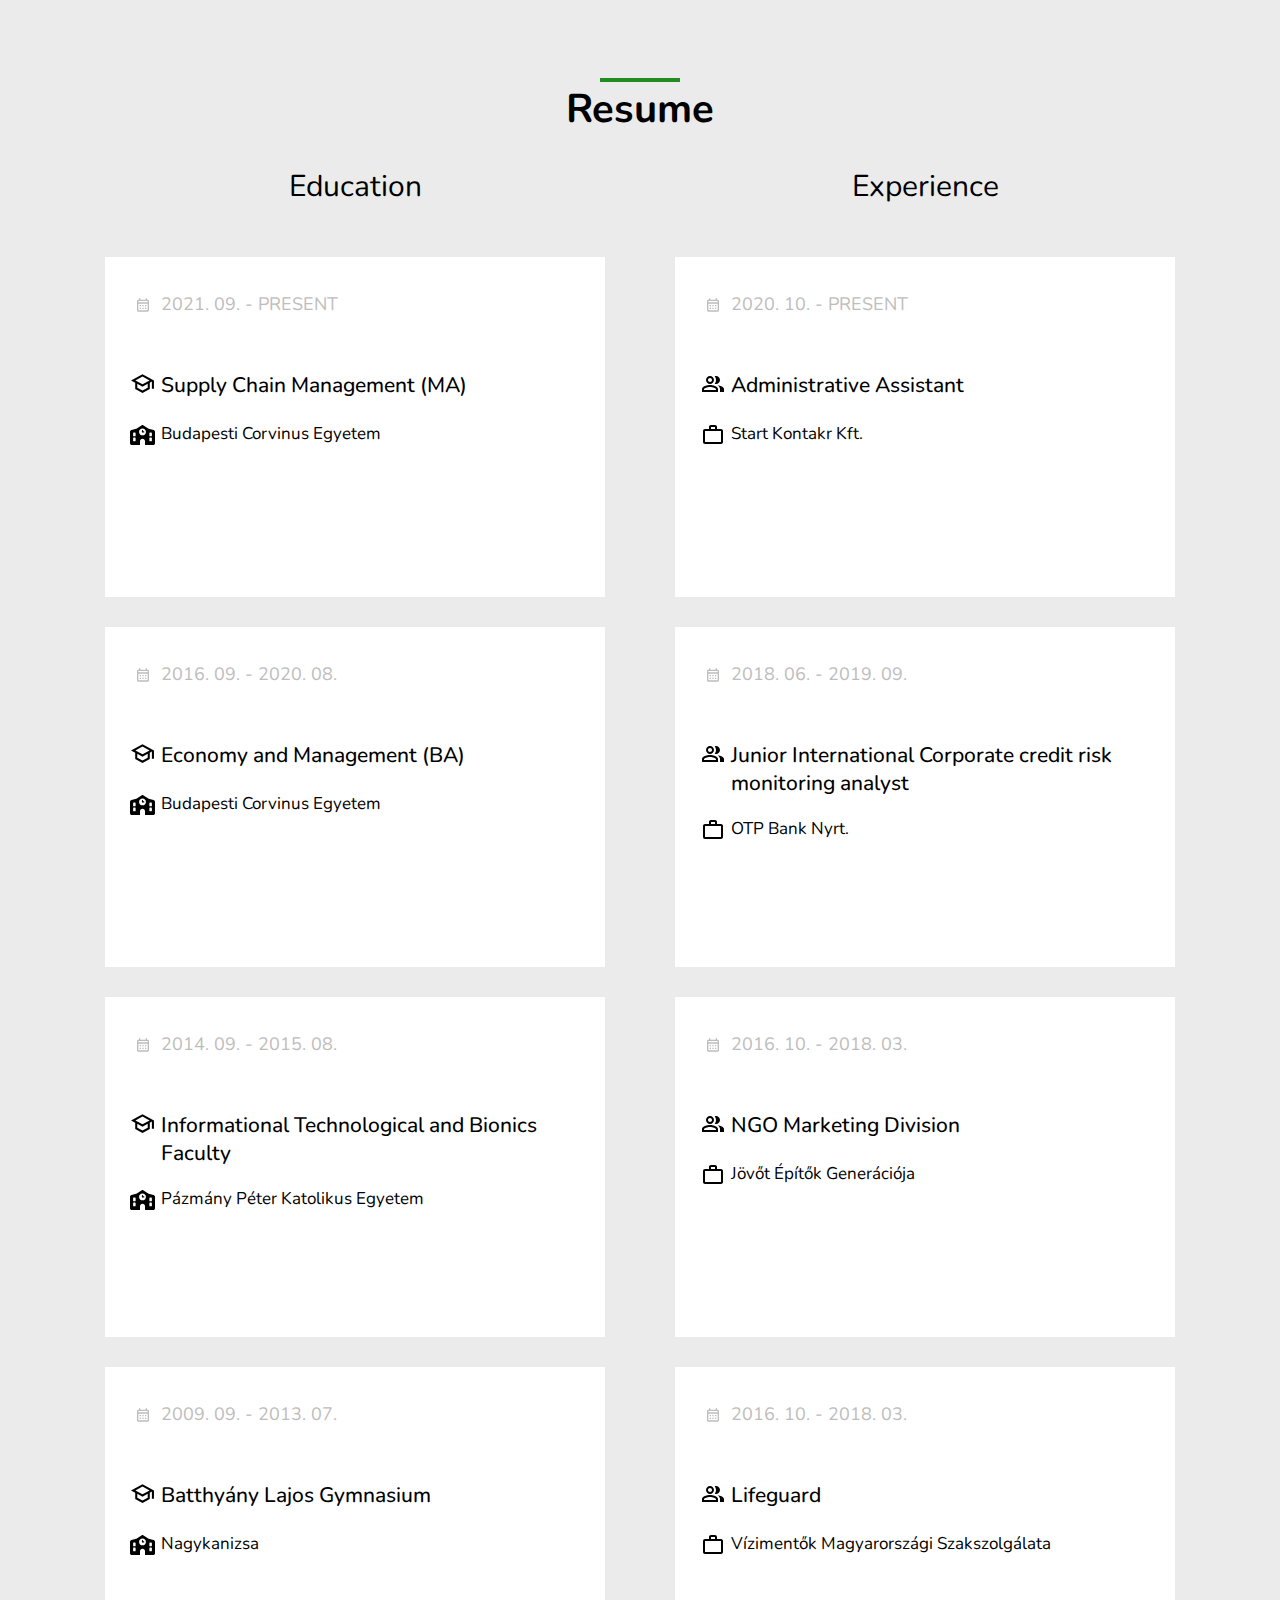
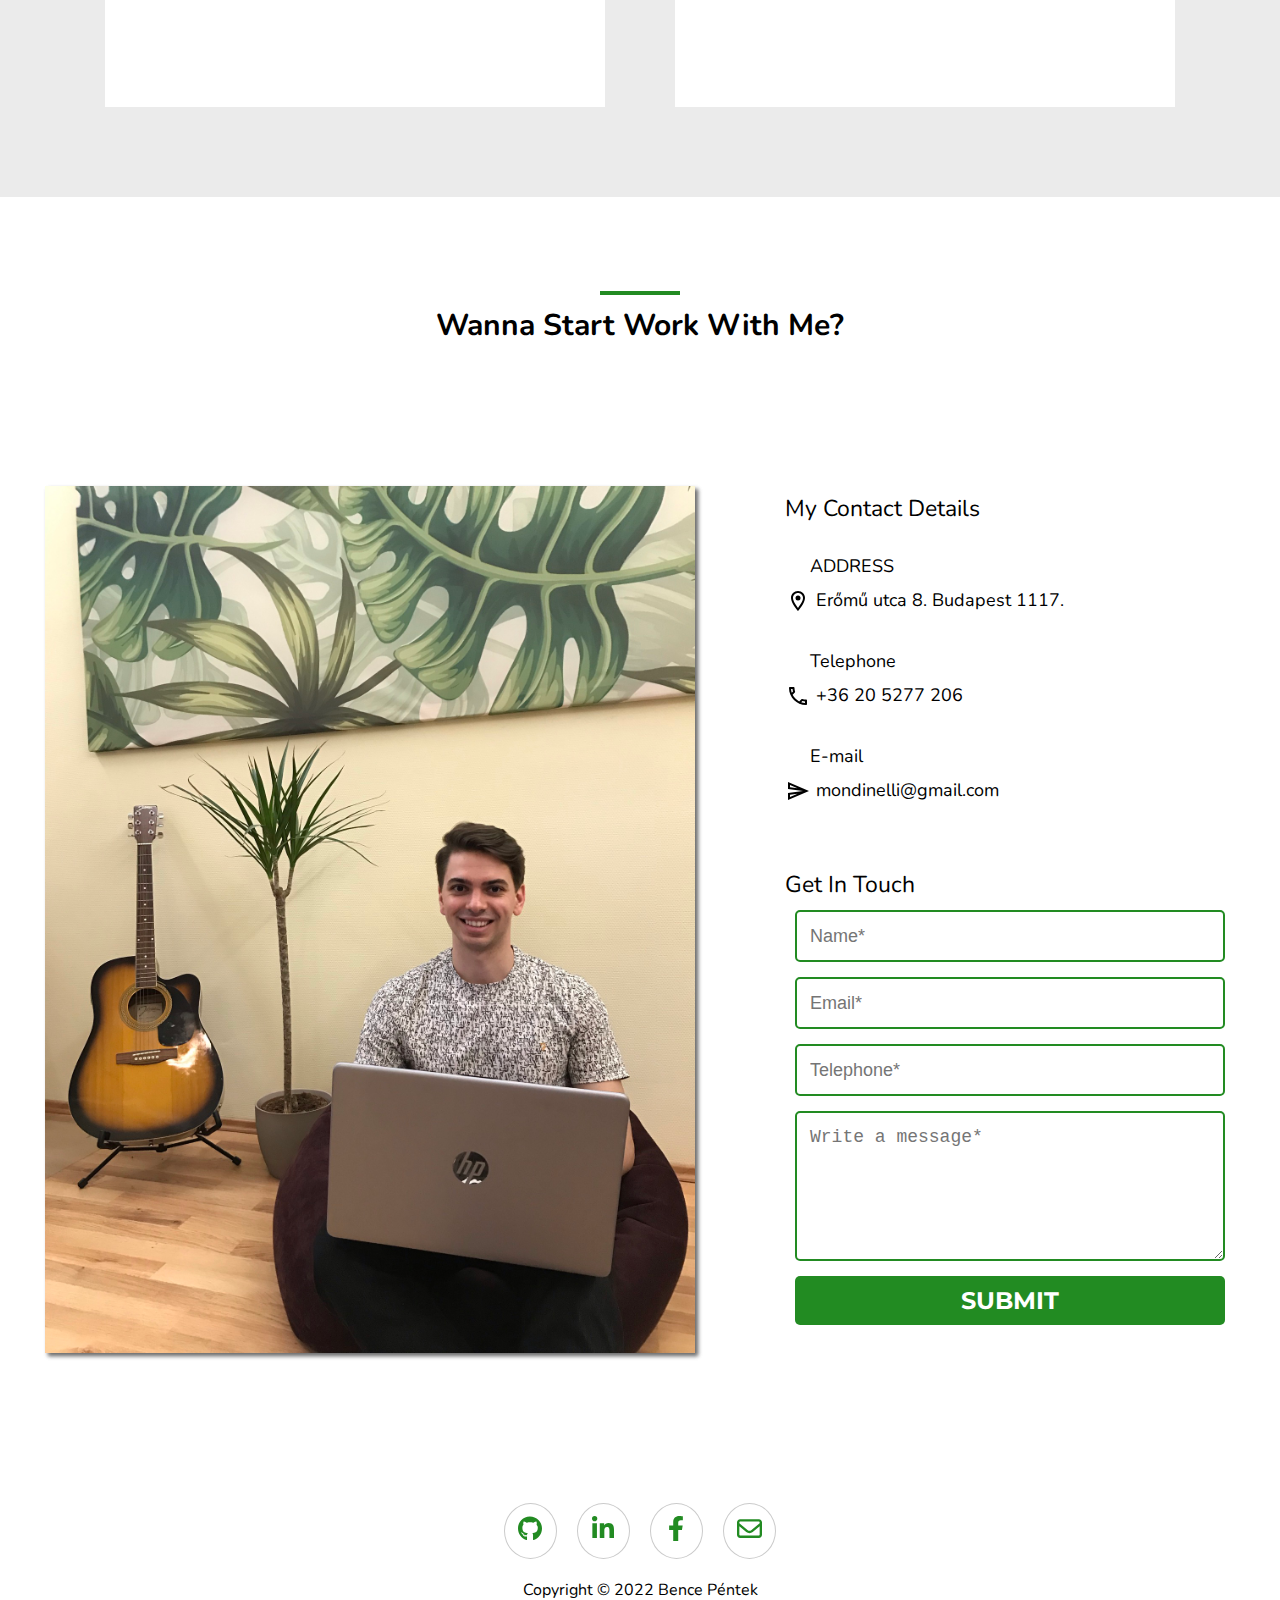
==== commit 919ef908: "reduce projects" ====
--- a/index.md/index.html
+++ b/index.md/index.html
@@ -84,7 +84,7 @@
 </div>
 <div class="about-buttons">
   <ul class="about-ul">
-      <li><a class="about-button hire-button" href="#contact">Hire me</a></li>
+      <li><a class="about-button hire-button" href="#contact-details2">Hire me</a></li>
       <li><a class="about-button cv-button" href="#">Download Cv</a></li>
   </ul>
 </div>
@@ -166,12 +166,7 @@
   </div>
   <div class="itemBox" data-item="beauty"><img src="../assets/images/projects-image/beauty2.jpg" alt="beauty-image">
   </div>
-  <div class="itemBox" data-item="restaurant"><img src="../assets/images/projects-image/restaurant3.jpg" alt="restaurant-image">
-  </div>
-  <div class="itemBox" data-item="animal"><img src="../assets/images/projects-image/animal3.jpg" alt="animal-image">
-  </div>
-  <div class="itemBox" data-item="beauty"><img src="../assets/images/projects-image/beauty3.jpg" alt="beauty-image">
-  </div>
+
    </div>
 </section>
 <!----------------------------Services------------------->
@@ -363,7 +358,7 @@
         <li><a href="#">mondinelli@gmail.com</a></li>
       </ul>
     </div>
-<div class="contact-details2">
+<div id="contact-details2">
   <p class="contact-heading2">Get In Touch</p>
   <form>      
     <input name="name" type="text" class="feedback-input" placeholder="Name*" required/>   
--- a/css/styles.css
+++ b/css/styles.css
@@ -575,9 +575,7 @@
 padding: 2rem 0.5rem;
 margin-top: 3rem;
 }
-.education-items:hover{
-  outline:3px solid forestgreen;
-  }
+
 .icon-container{
 display: flex;
 padding:0.5rem 2rem;
@@ -624,7 +622,7 @@
 .contact-details{
   margin: 0 2rem; 
 }
-.contact-details2{
+#contact-details2{
   margin: 0 2rem; 
 }
 
@@ -811,7 +809,7 @@
   margin: 0 auto;
   max-width:45rem ;
 }
-.contact-details2{
+#contact-details2{
   margin: 0 auto;
   max-width:45rem ;
 }
@@ -862,7 +860,11 @@
   .navbar{
     display: flex;
     justify-content: space-evenly;
-    background: linear-gradient(rgba(53,63,75,0.93), rgba(78, 224, 190, 0.93));
+     background: linear-gradient(
+    180deg,
+    rgba(19, 64, 13, 0.95) 20%,
+    rgba(29, 119, 115, 0.95) 100%
+  );
     position: fixed;
     top: 0;
     left: 0;
@@ -1019,7 +1021,7 @@
 .contact-item{grid-area: image;}
 .contact-item2{grid-area:heading}
 .contact-details{grid-area: details;}
-.contact-details2{grid-area: form;}
+#contact-details2{grid-area: form;}
 #contact{
   display: grid;
   grid-template-areas: "heading heading"
@@ -1033,7 +1035,7 @@
   margin-top: 0;
 }
 
-.contact-details2{
+#contact-details2{
 margin-left: 8rem;
 }
 .contact-heading2{
@@ -1149,7 +1151,7 @@
   margin: 0rem;
   align-self: end;
   }
-  .contact-details2{
+  #contact-details2{
     margin:6rem 0rem;
    
     }
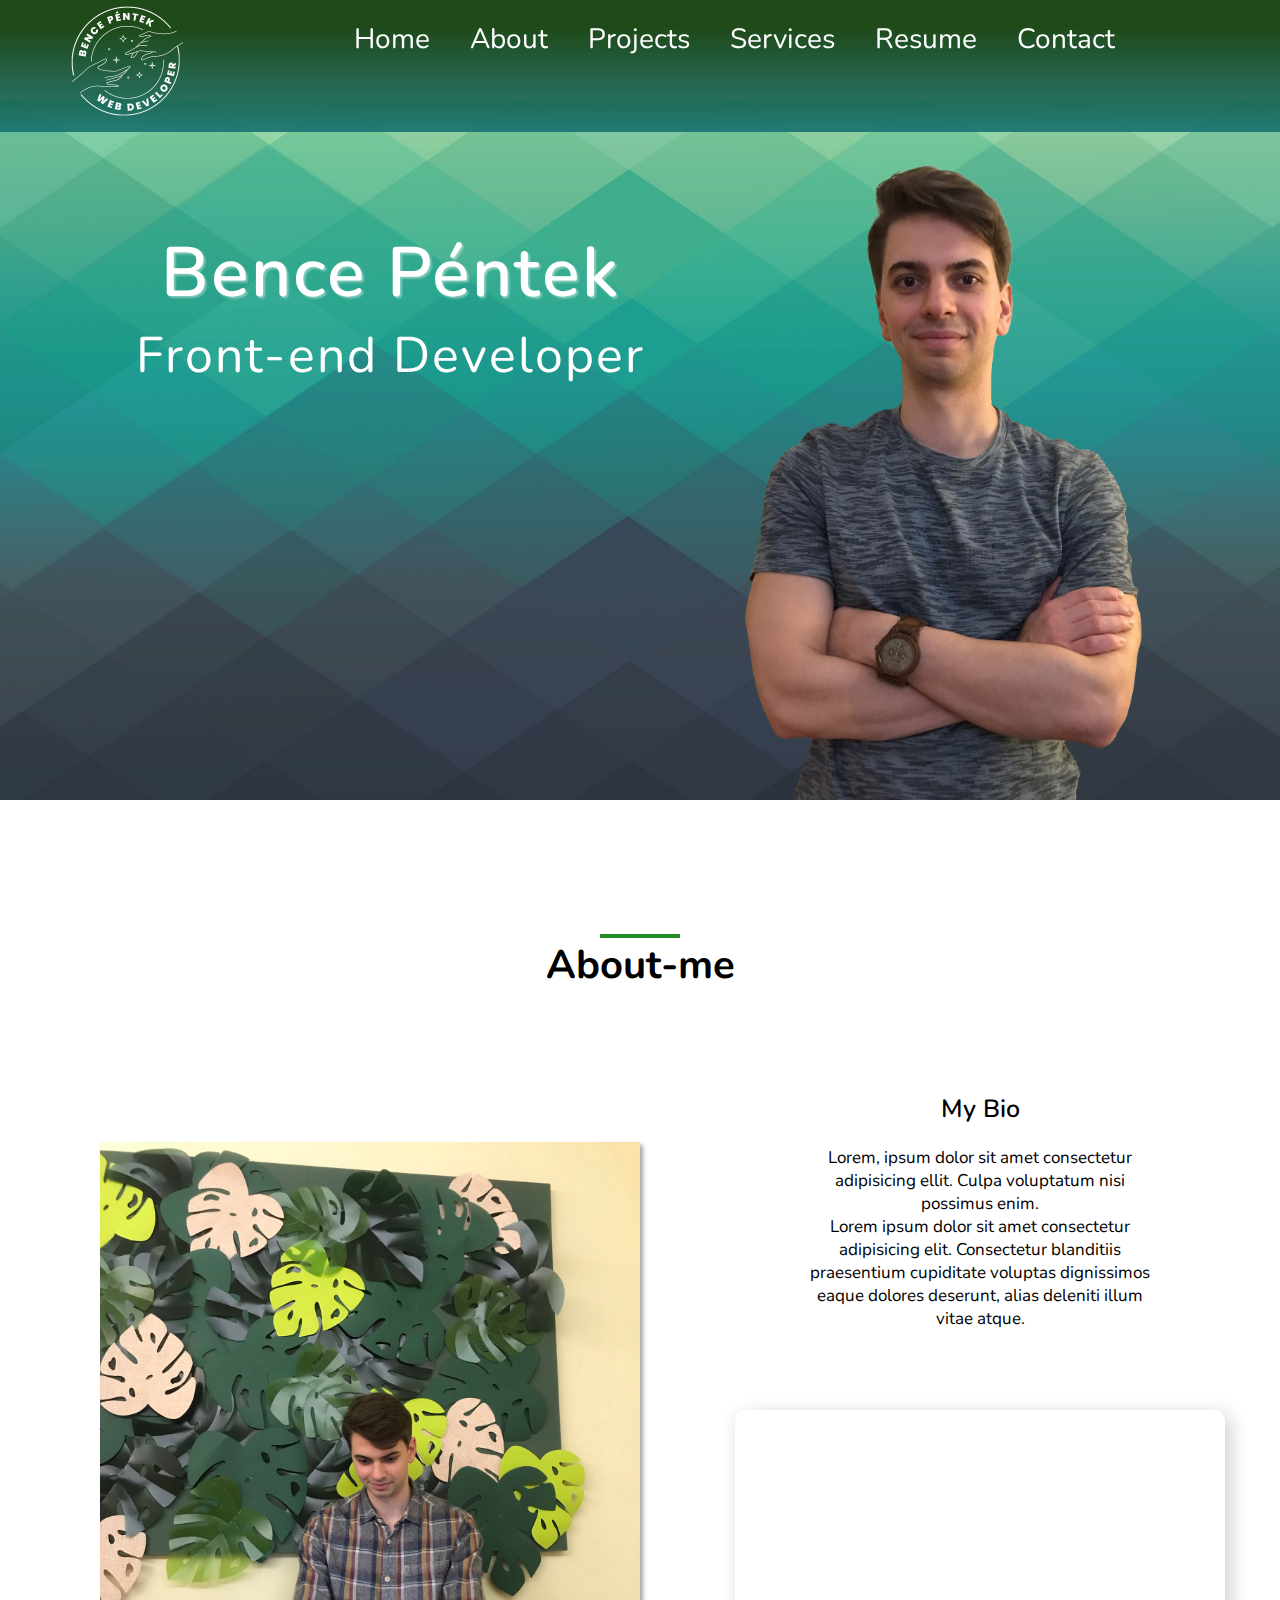
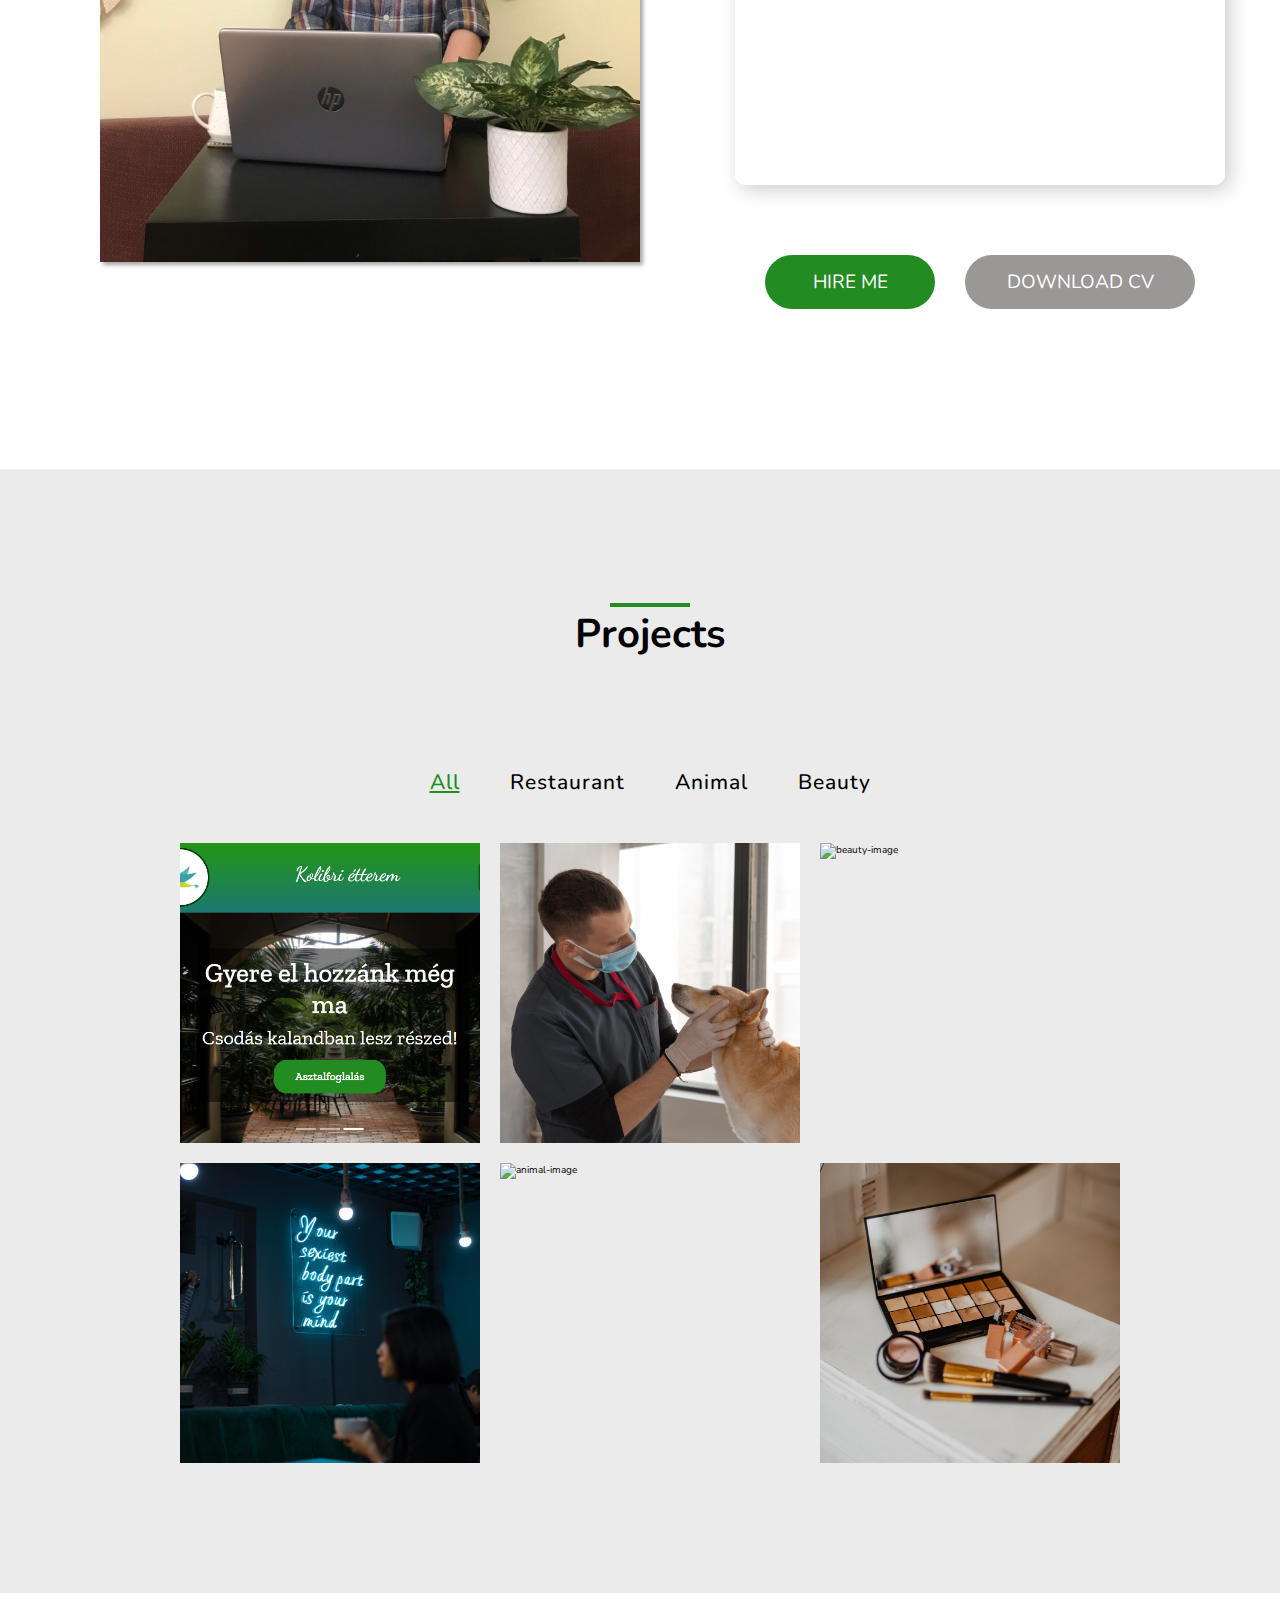
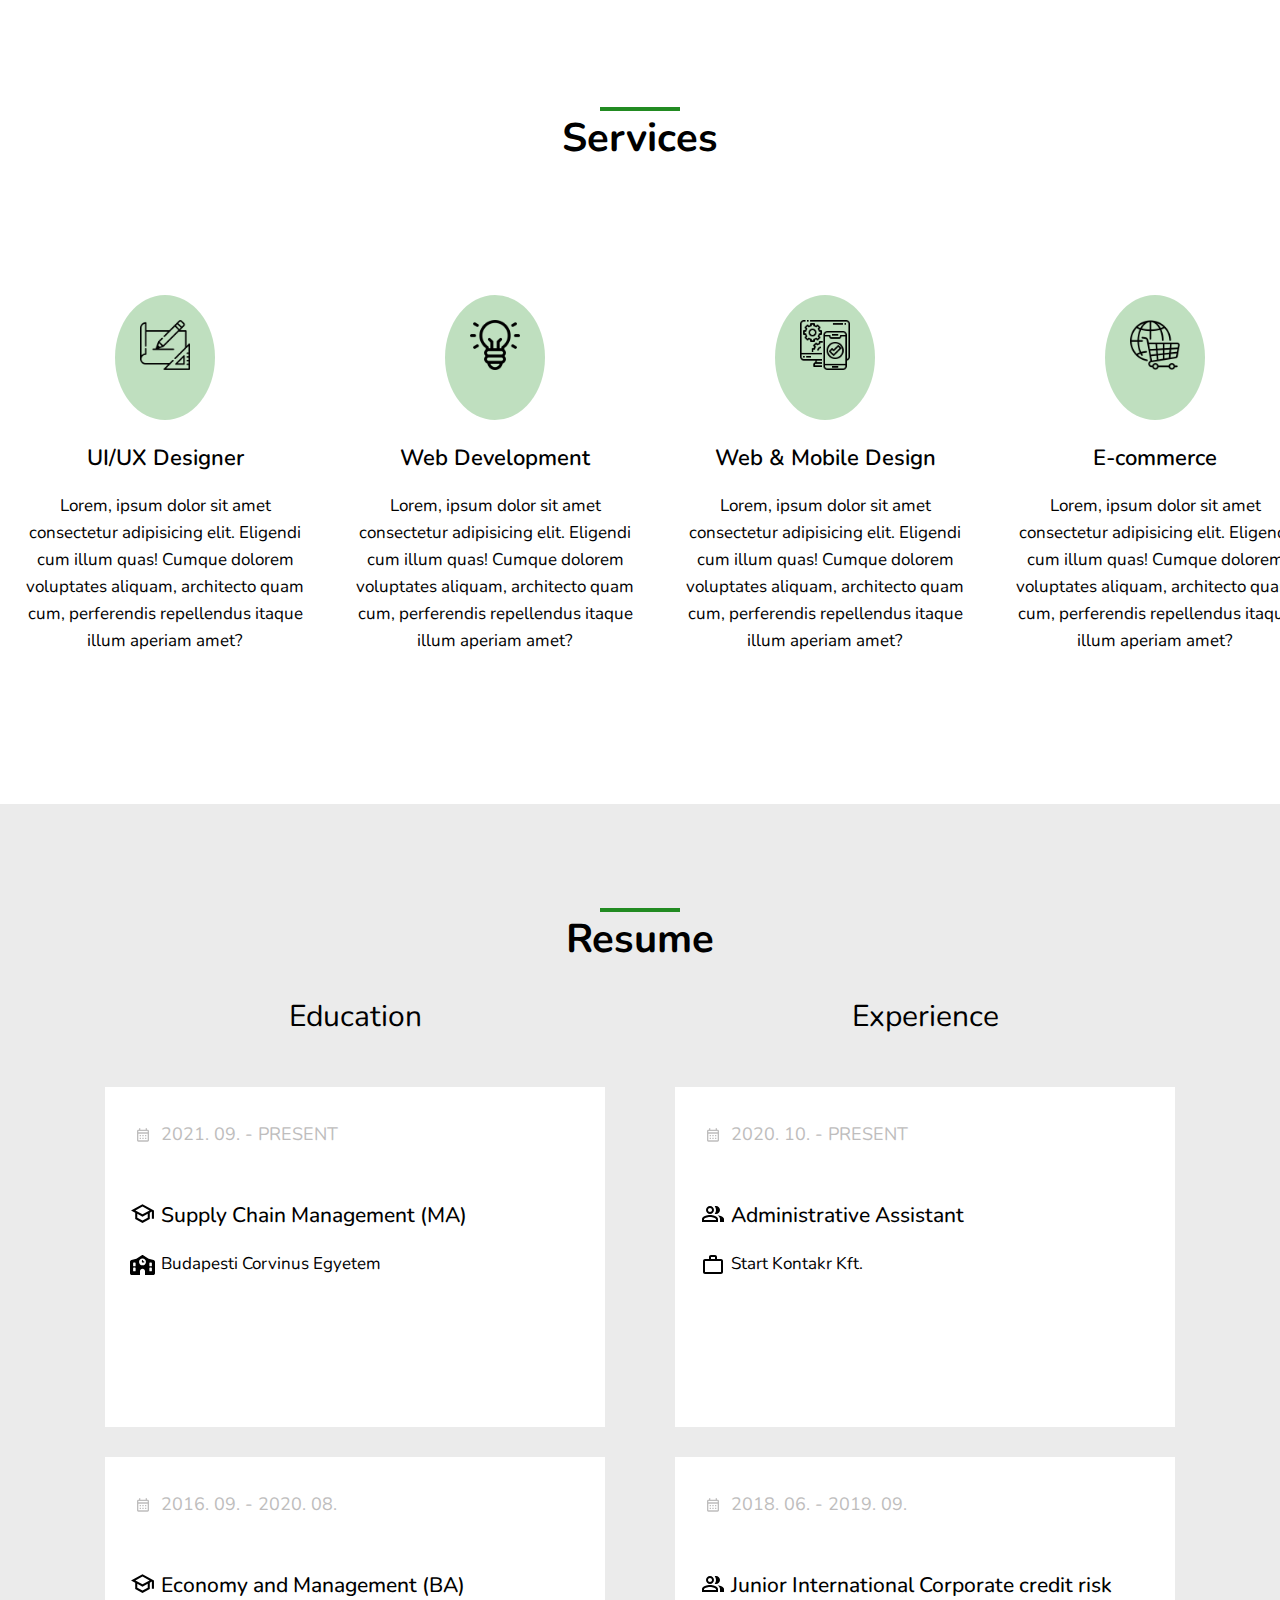
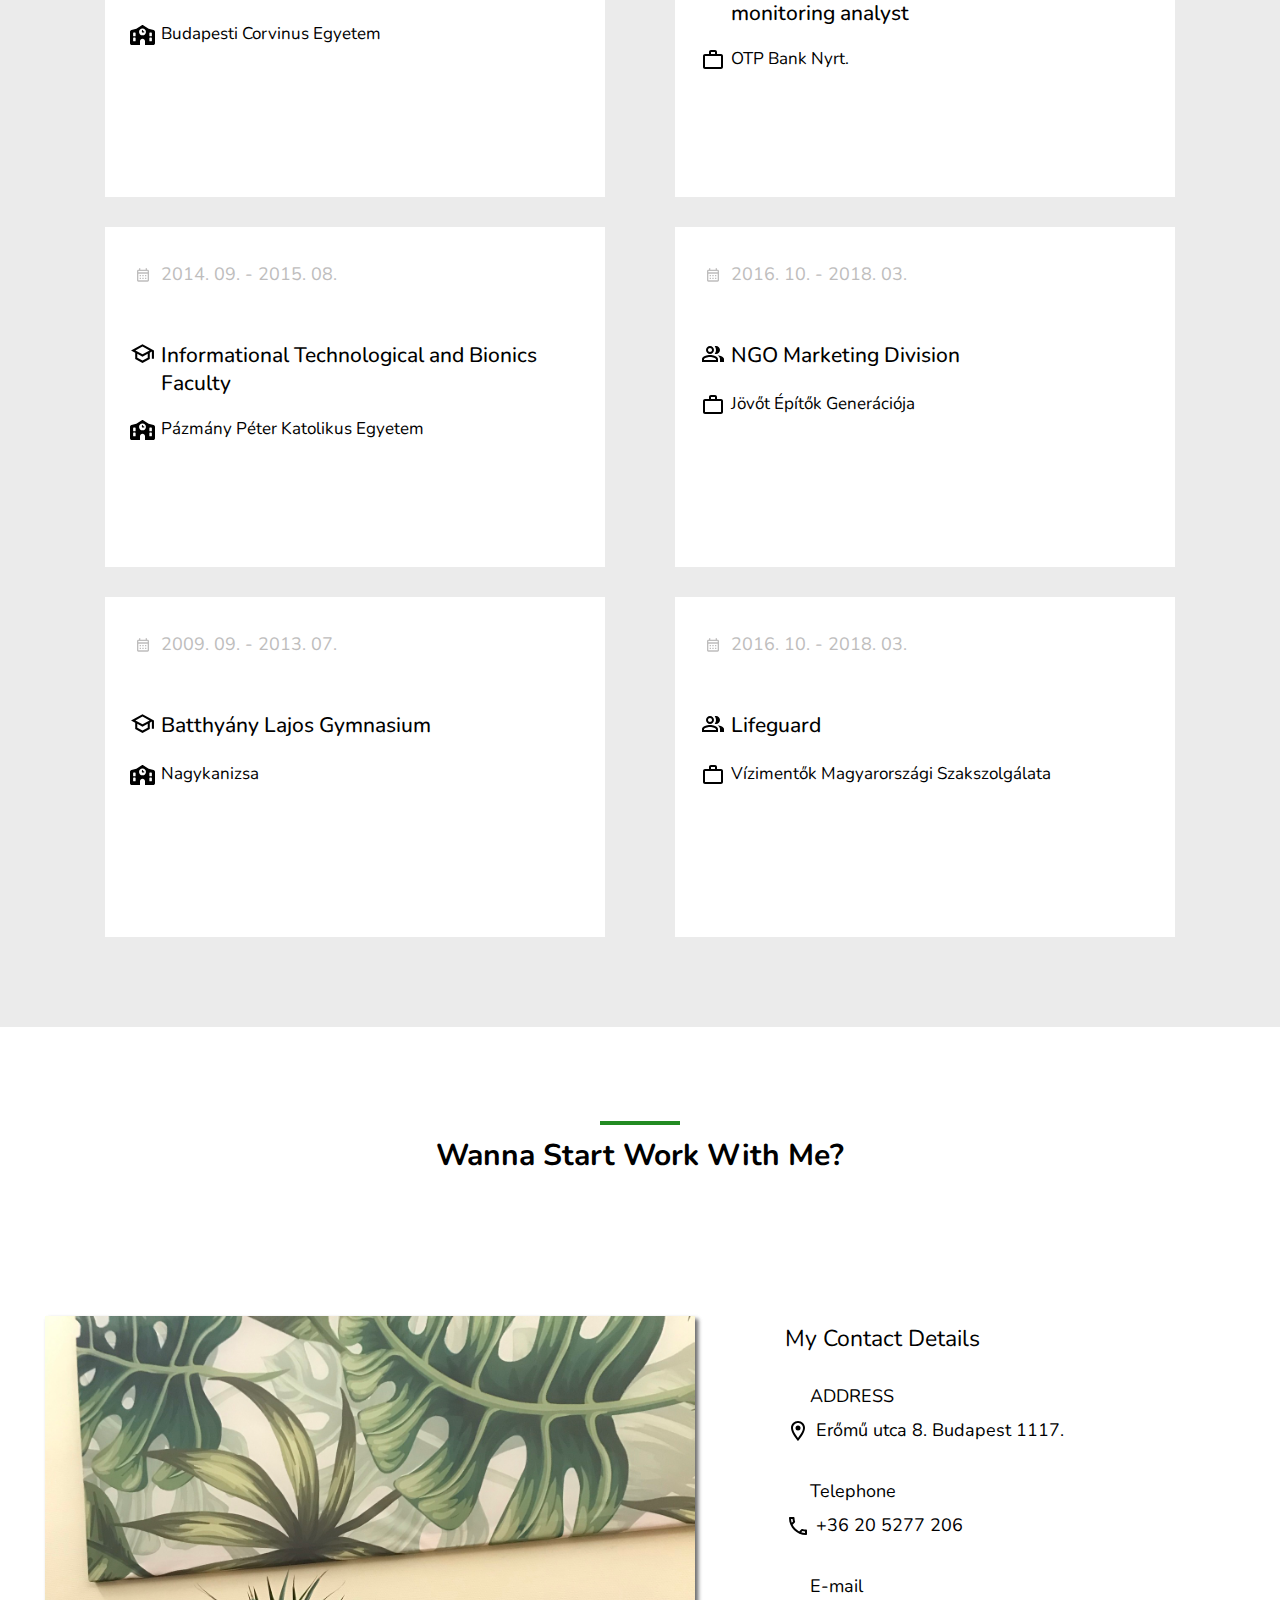
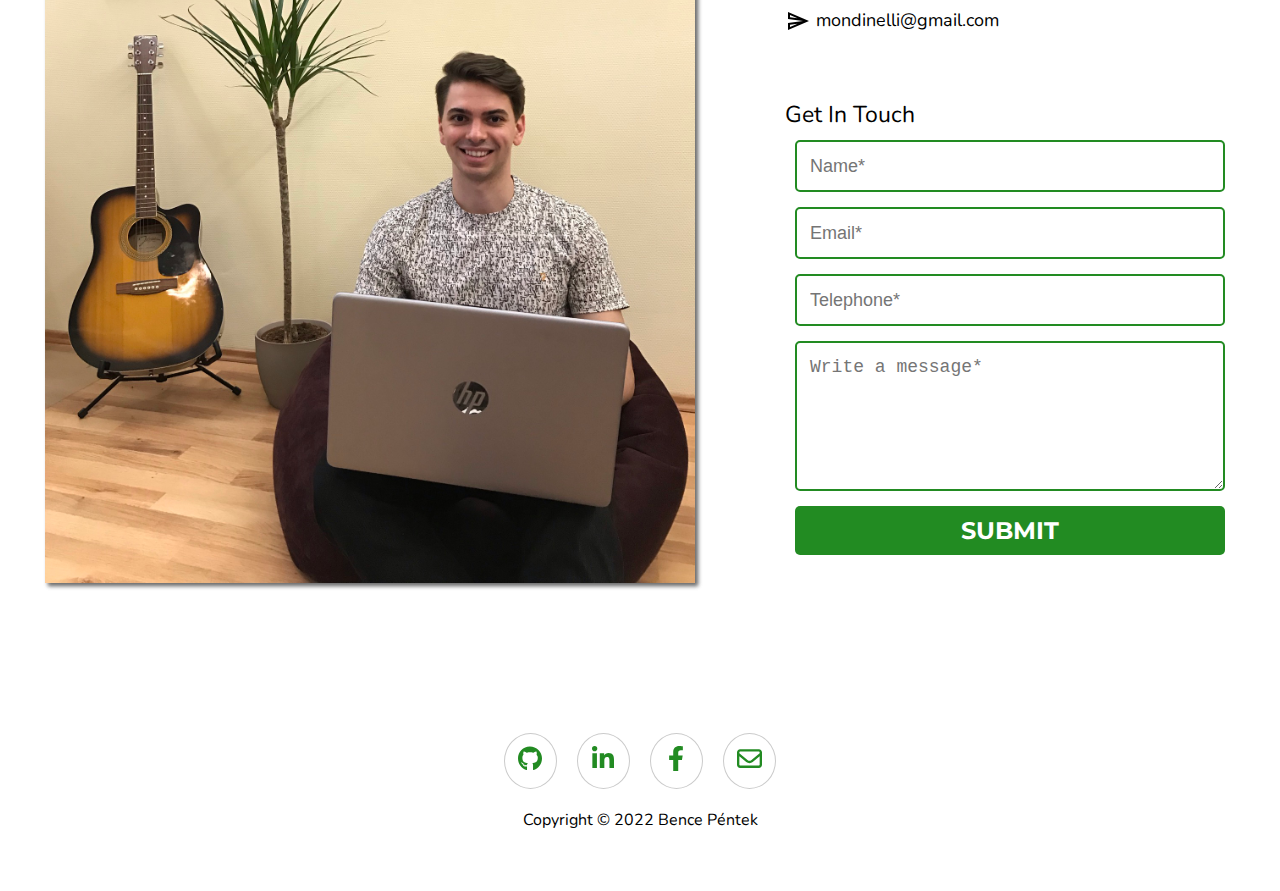
==== commit 5b79befe: "change the logo" ====
--- a/index.md/index.html
+++ b/index.md/index.html
@@ -42,10 +42,7 @@
     <div class="navbar">
       <div class="logo">
       <div>
-        <a href="./index.html"><span class="icon logo-icon monitor-icon"></span></a>
-      </div>
-      <div>
-     <p class="logo-heading"><a href="#" >&ltBP/&gt</a></p>
+        <a href="./index.html"><img class="logo-photo" src="../assets/icons/logo/Névtelen terv.png" alt="logo image"></a>
     </div>
   </div>
     <ul class="navbar-items">
@@ -66,7 +63,7 @@
     <p class="heading-smaller">Front-end Developer</p> 
     </div>
     <div>
-      <img class="me-photo" src="../assets/images/Benc-image/jobb2.png" alt="Profil image"></div>
+     <a href="#contact"><img class="me-photo" src="../assets/images/Benc-image/jobb2.png" alt="Profil image"></a></div>
     </div>
 </header>
 
@@ -116,7 +113,7 @@
     </div>
     <div class="bar">
       <div class="info">
-        <span>jQuery</span>
+        <span>JavaScript</span>
       </div>
       <div class="progress-line jquery">
         <span></span>
@@ -132,7 +129,7 @@
     </div>
     <div class="bar">
       <div class="info">
-        <span>MySQL</span>
+        <span>Bootstrap</span>
       </div>
       <div class="progress-line mysql">
         <span></span>
--- a/css/styles.css
+++ b/css/styles.css
@@ -448,6 +448,7 @@
   justify-content: center;
   align-items: center;
   flex-wrap: wrap;
+  max-width: 120rem;
 }
 .product .itemBox{
  position: relative;
@@ -455,7 +456,7 @@
  height: 250px; 
  margin: 1rem;
  display: block;
- transition: box-shadow 0.6s;
+ transition: box-shadow 0.1s;
  cursor: pointer;
 }
 .product .itemBox:hover{
@@ -800,8 +801,8 @@
 /*------------------Project-new--------------*/
 .product .itemBox{
   position: relative;
-  width: 350px;
-  height: 350px; 
+  width: 30rem;
+  height: 30rem; 
 }
 
 /*-------------------Contact---------------------*/
@@ -885,7 +886,7 @@
   }
   .navbar-items a:hover{
     text-decoration: underline;
-    text-shadow: 2px 2px 2px rgba(0, 0, 0, 0.3);
+    text-shadow: 3px 3px 3px rgba(255, 255, 255, 0.3);
   }
   .heading-container{
     display: flex;
@@ -994,12 +995,7 @@
   width: 43rem;
 
 }
-  /*projects new*/
-  .product .itemBox{
-    position: relative;
-    width: 450px;
-    height: 450px; 
-  }
+
   /*----------------Service---------------*/
   .service-container{
     gap: 0rem 12rem;
@@ -1057,35 +1053,21 @@
 
 
 @media screen and (min-width: 1200px) {
+  .logo-photo{
+    width: 125px;
+    height: 125spx;
+    margin-top: 0.3rem;
+  }
   .logo{
-    display: flex;
-    gap: 0.2rem;
-    padding: 2rem 1rem;
-    border: 3px solid white;
-    line-height: 0.5rem;
-    font-size: 2.4rem;
-    font-weight: 600;
-    box-shadow: 8px 8px 30px rgba(0, 0, 0, 0.3);
-    border-radius: 5%;
+    display: flex; 
   }
   .logo:hover{
-    box-shadow: 8px 8px 40px rgba(0, 0, 0, 0.4);
-    text-shadow: 2px 2px 2px rgba(0, 0, 0, 0.3);
-  }
-.logo-heading{
- padding-top: 0.8rem;
-}
-.logo-heading a{
-text-decoration: none;
-color: white;
-}
-  .monitor-icon{
-    background-image: url(../assets/icons/logo/desktop_windows_white_24dp.svg);
+  transform: scale(1.1);
   }
 
   .me-photo:hover{
-    transform: scale(1.05);
-    padding:4.1rem 0 0 ;
+    transform: scale(1.04);
+    padding:4.3rem 0 0 ;
   }
   /*----------------------------About---------------*/
   #about-me{
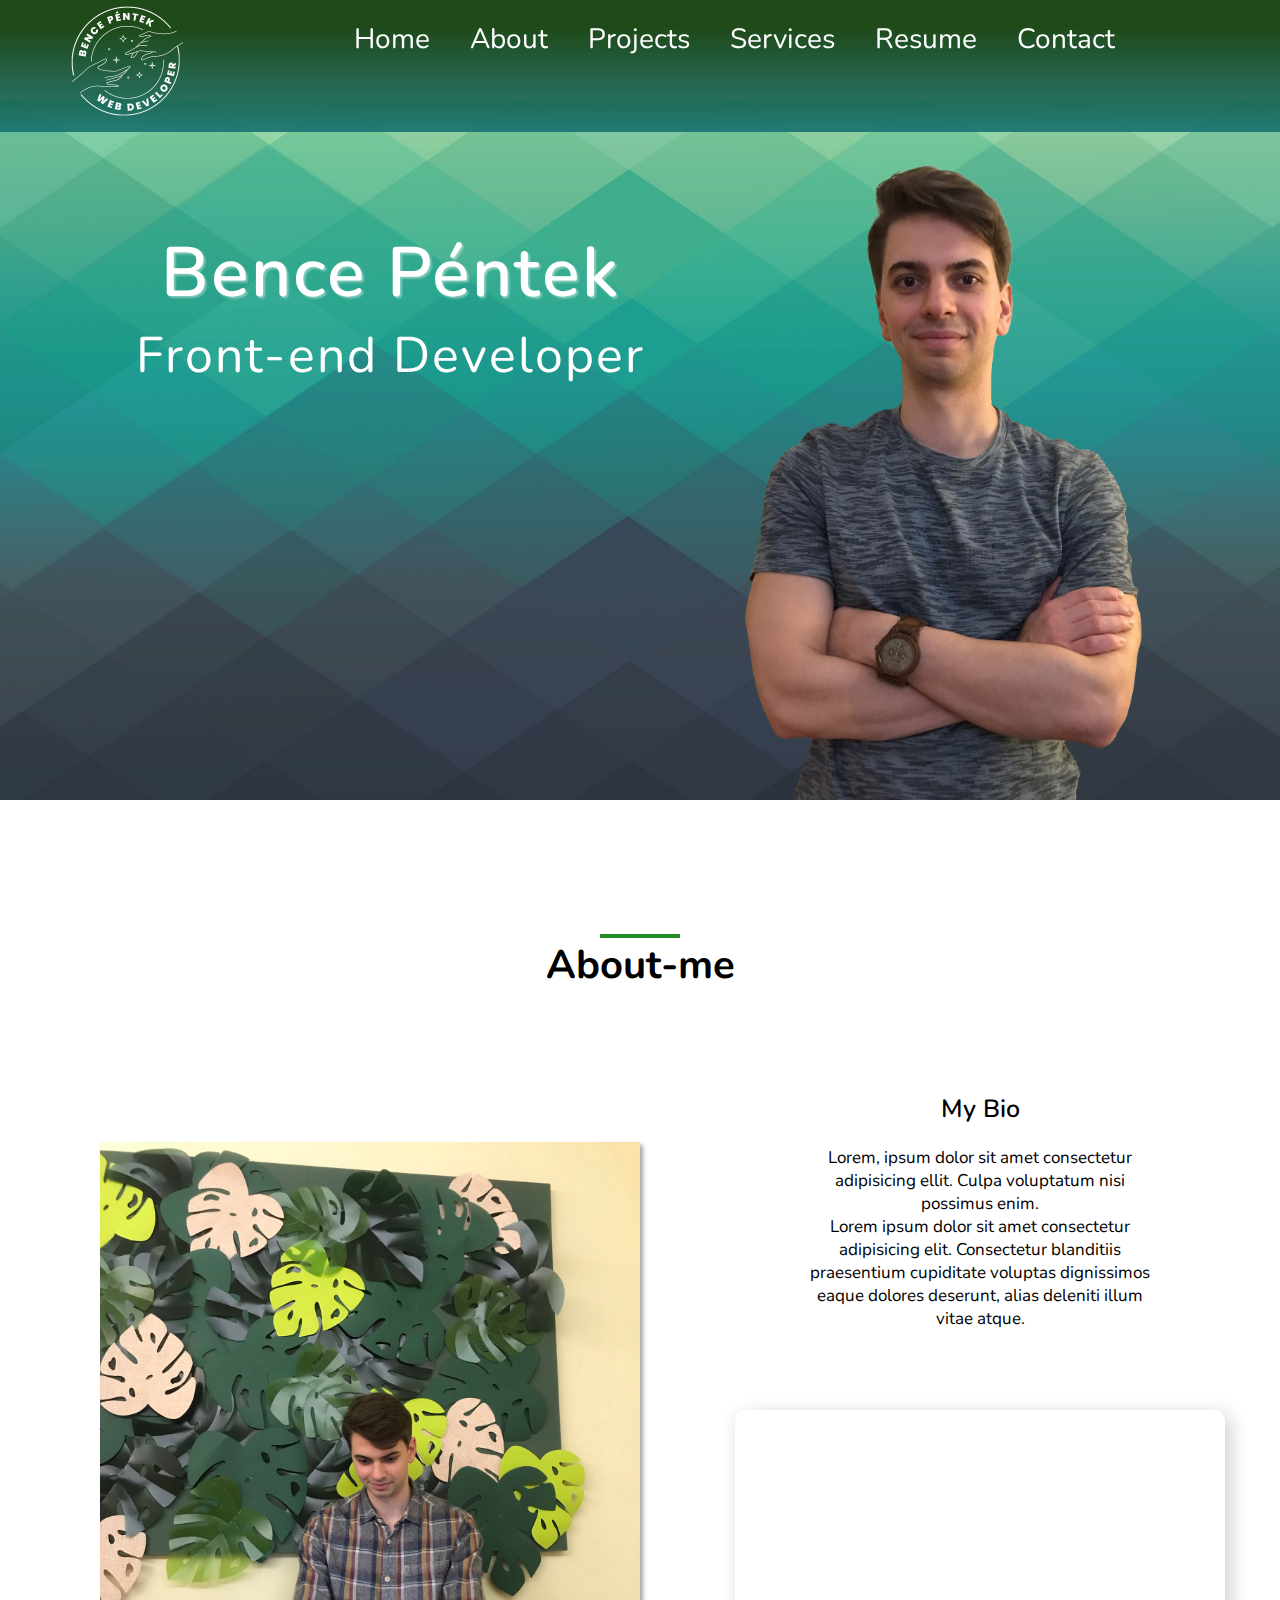
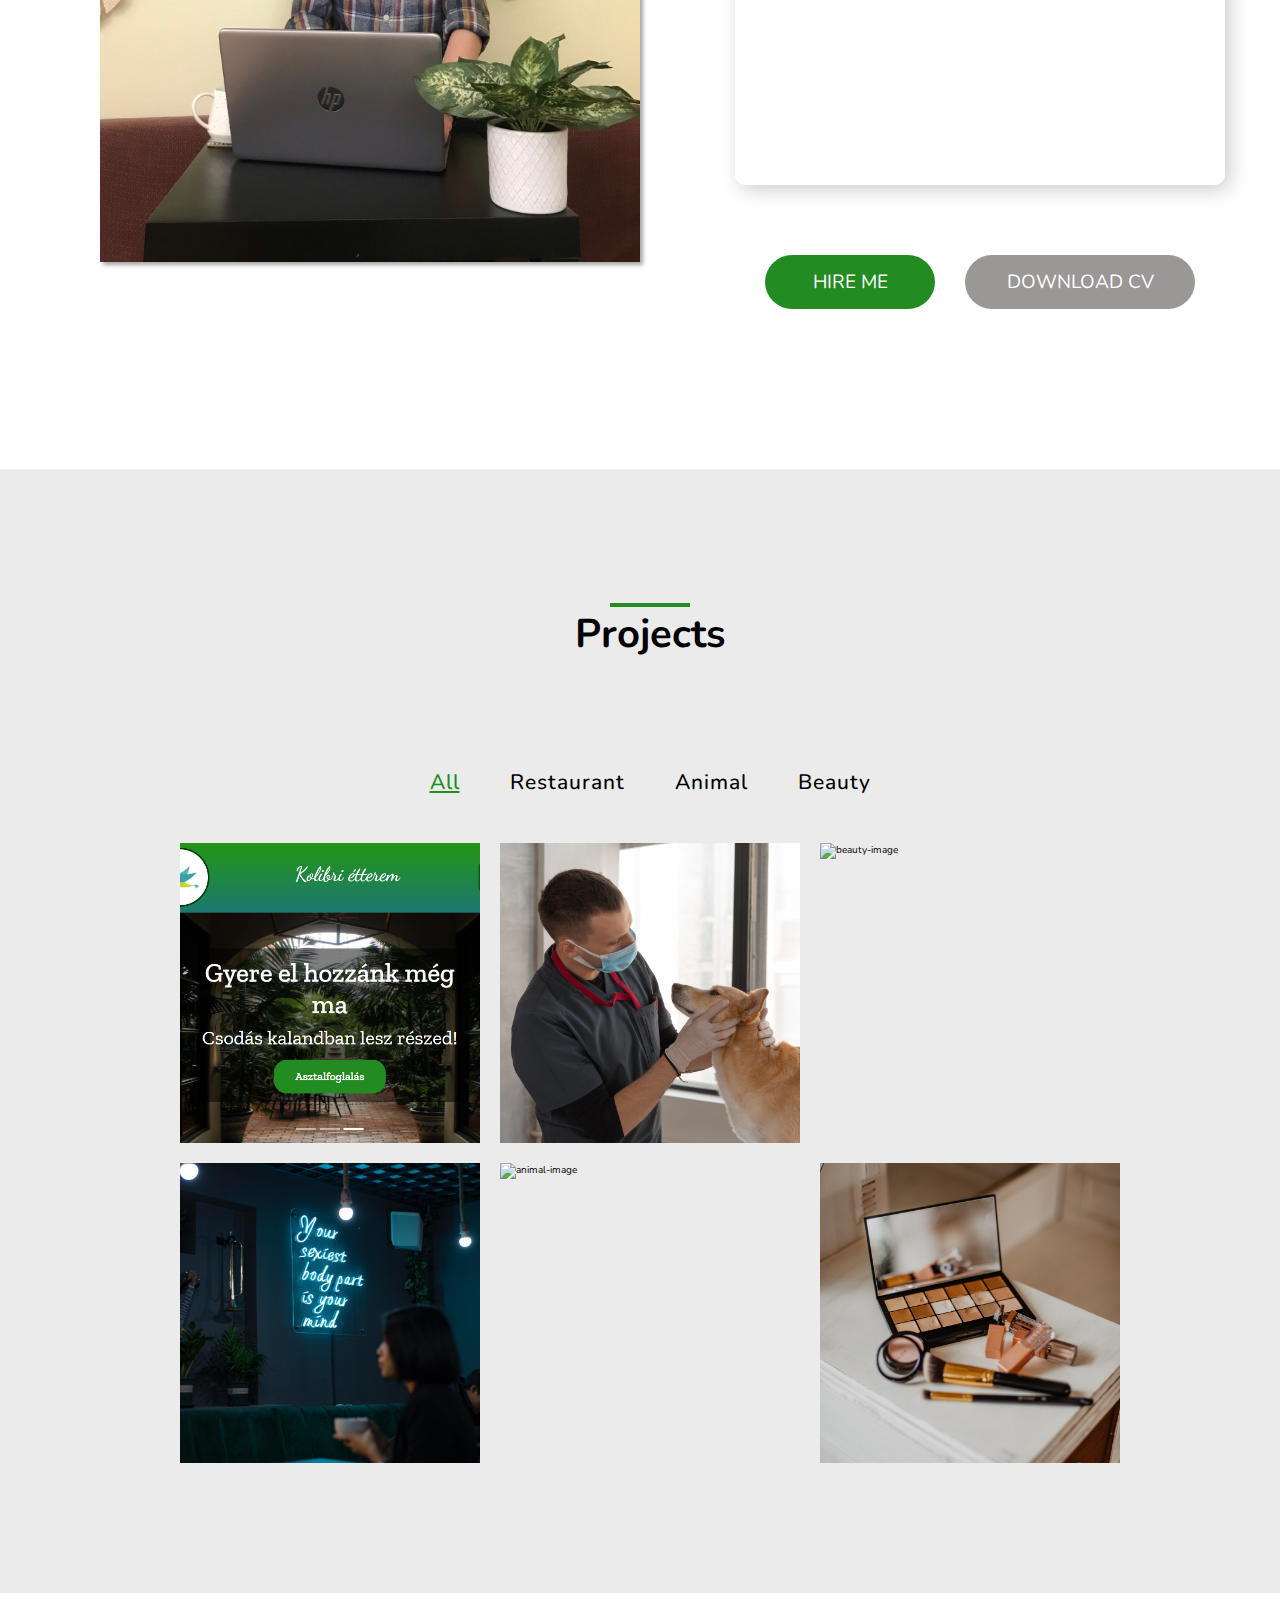
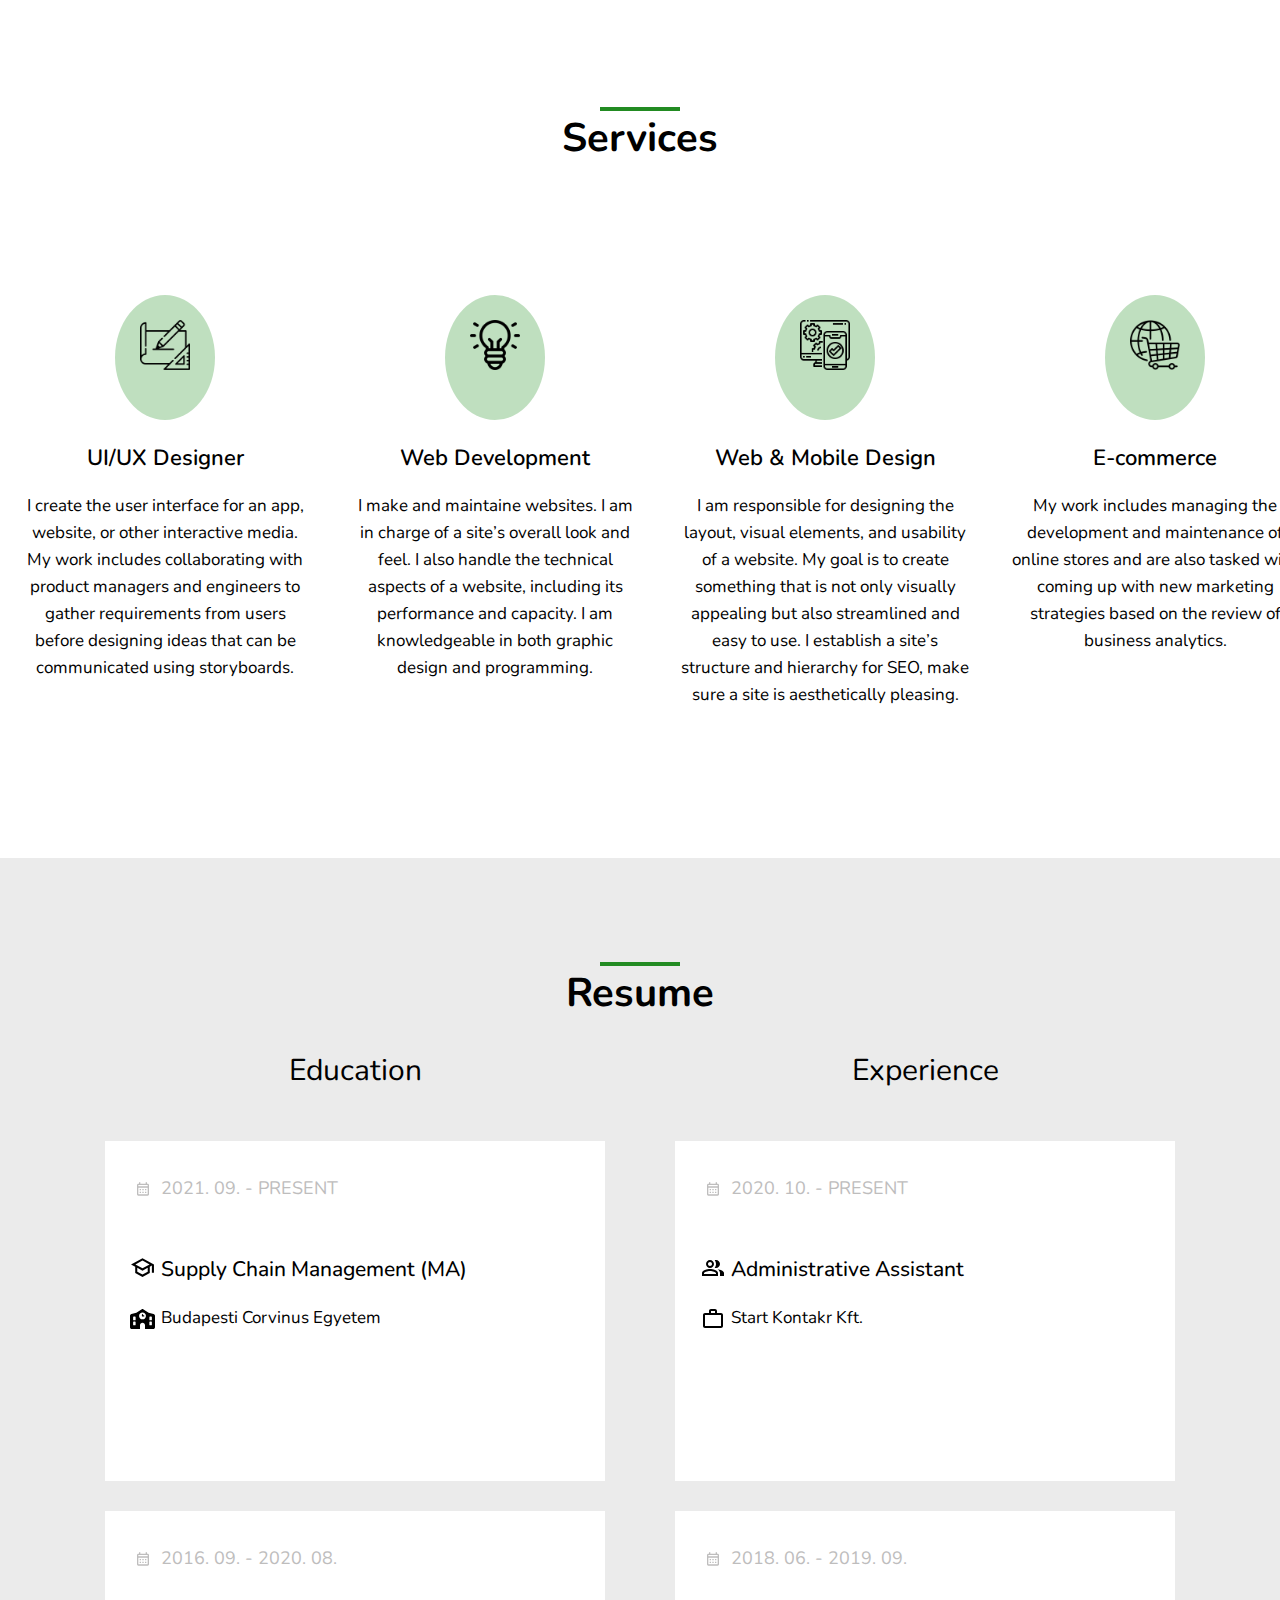
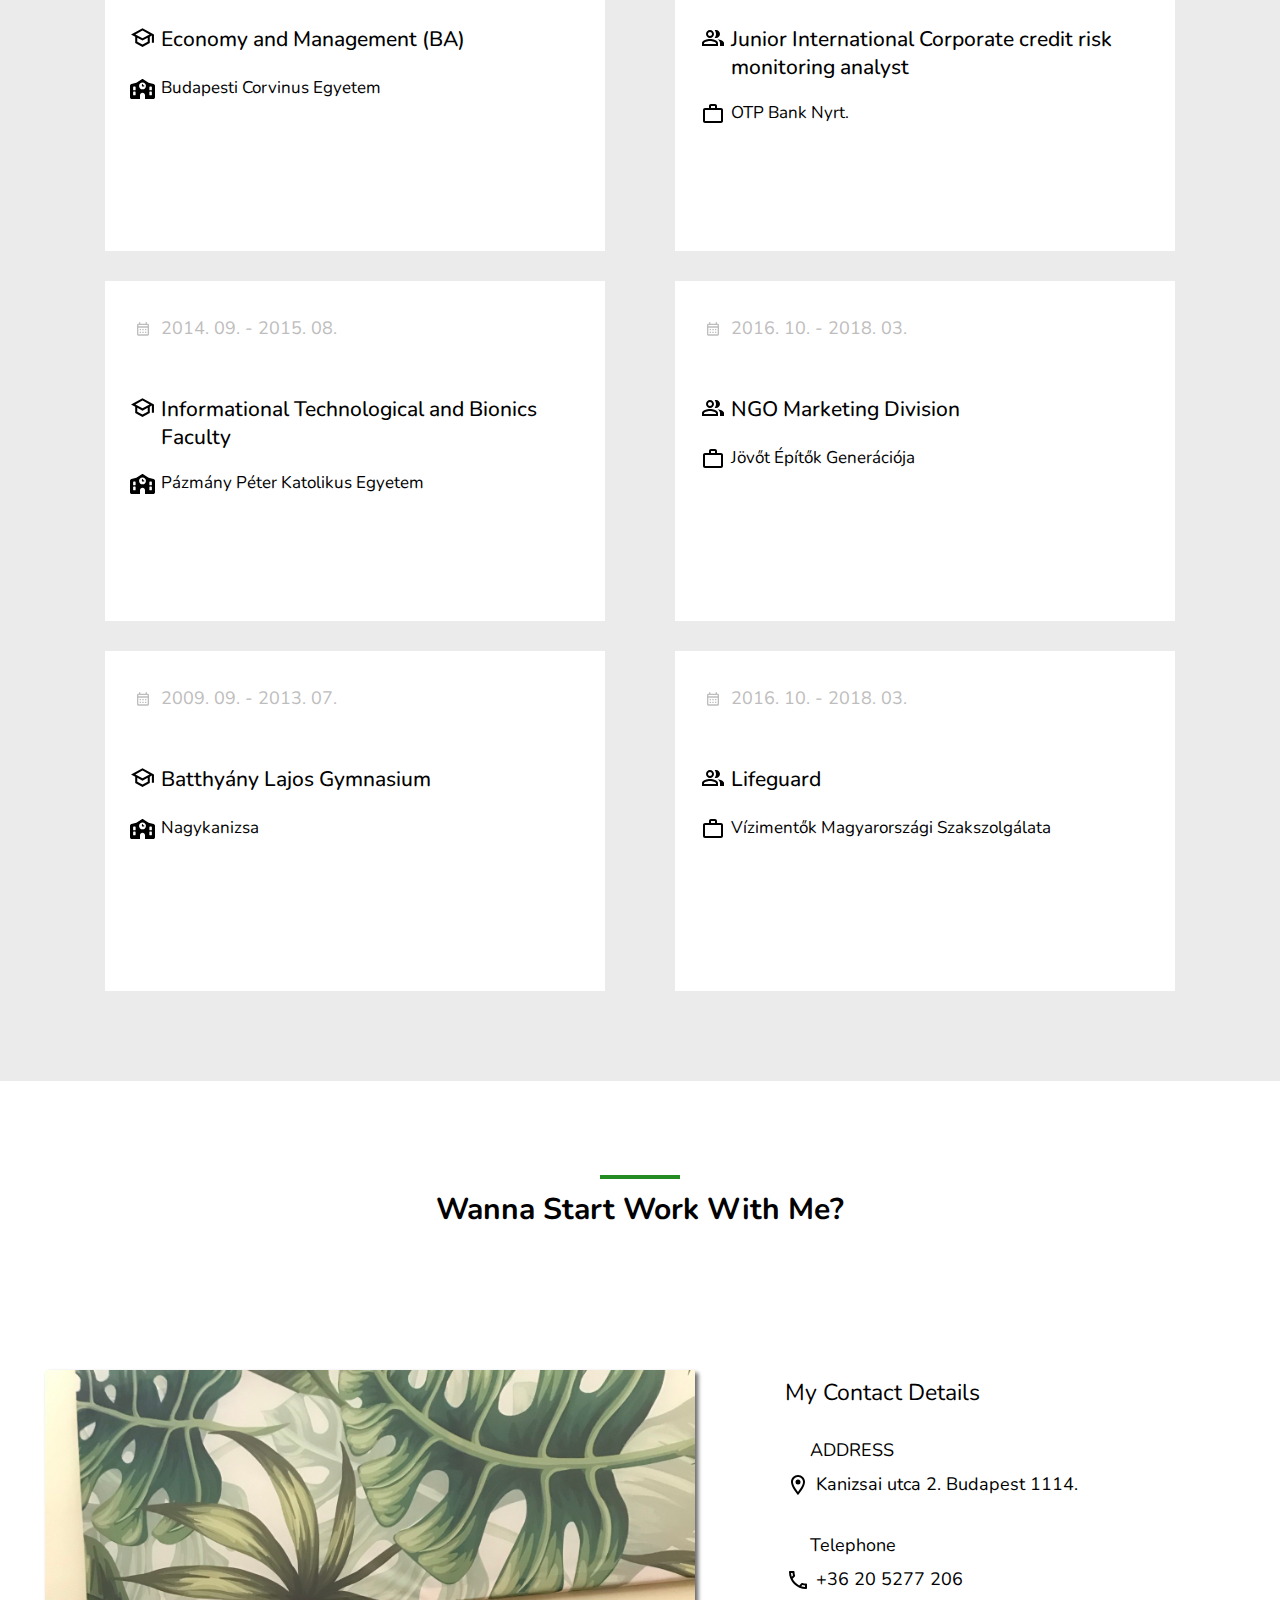
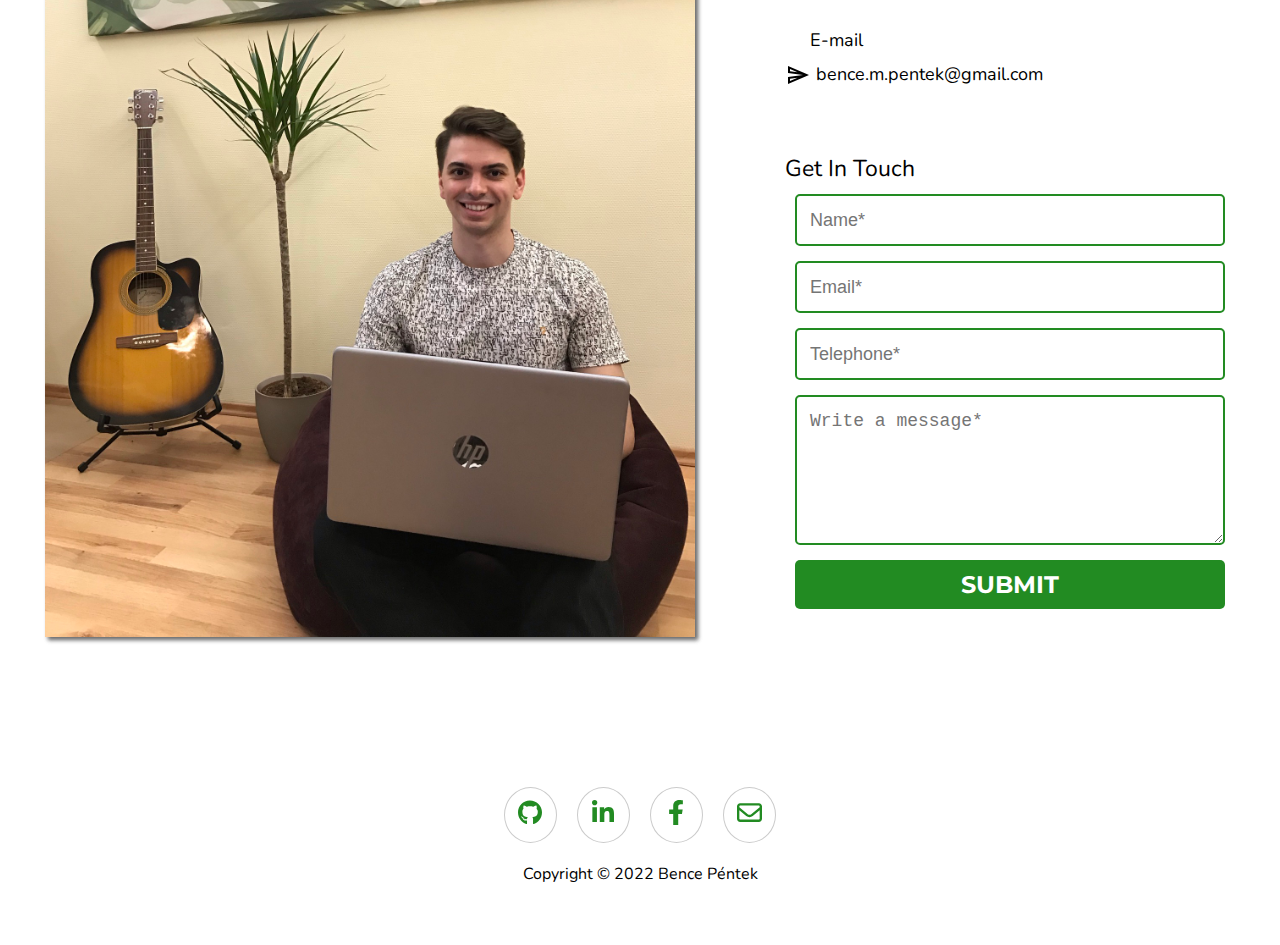
==== commit 8eb8b785: "anchor update" ====
--- a/index.md/index.html
+++ b/index.md/index.html
@@ -82,7 +82,7 @@
 <div class="about-buttons">
   <ul class="about-ul">
       <li><a class="about-button hire-button" href="#contact-details2">Hire me</a></li>
-      <li><a class="about-button cv-button" href="#">Download Cv</a></li>
+      <li><a class="about-button cv-button" target="_blank" href="../assets/cv/CV_Péntek Bence_2021.pdf">Download Cv</a></li>
   </ul>
 </div>
 <div class="about-image">
@@ -174,22 +174,22 @@
   <div class="service-item service1">
 <p class="service-icon"><img class="service-image" src="../assets/images/services-image/sketch.png" alt="service-image"></p>
 <p class="service-heading">UI/UX Designer</p>
-<p class="service-text">Lorem, ipsum dolor sit amet consectetur adipisicing elit. Eligendi cum illum quas! Cumque dolorem voluptates aliquam, architecto quam cum, perferendis repellendus itaque illum aperiam amet?</p>
+<p class="service-text">I create the user interface for an app, website, or other interactive media. My work includes collaborating with product managers and engineers to gather requirements from users before designing ideas that can be communicated using storyboards.</p>
 </div>
 <div class="service-item service2">
   <p class="service-icon"><img class="service-image" src="../assets/images/services-image/idea.png" alt="service-image"></p>
   <p class="service-heading">Web Development</p>
-  <p class="service-text">Lorem, ipsum dolor sit amet consectetur adipisicing elit. Eligendi cum illum quas! Cumque dolorem voluptates aliquam, architecto quam cum, perferendis repellendus itaque illum aperiam amet?</p>
+  <p class="service-text">I make and maintaine websites. I am in charge of a site’s overall look and feel. I also handle the technical aspects of a website, including its performance and capacity.  I am knowledgeable in both graphic design and programming.</p>
   </div>
   <div class="service-item service3">
     <p class="service-icon"><img class="service-image" src="../assets/images/services-image/app-development (1).png" alt="service-image"></p>
     <p class="service-heading">Web & Mobile Design</p>
-    <p class="service-text">Lorem, ipsum dolor sit amet consectetur adipisicing elit. Eligendi cum illum quas! Cumque dolorem voluptates aliquam, architecto quam cum, perferendis repellendus itaque illum aperiam amet?</p>
+    <p class="service-text">I am responsible for designing the layout, visual elements, and usability of a website. My goal is to create something that is not only visually appealing but also streamlined and easy to use. I establish a site’s structure and hierarchy for SEO,  make sure a site is aesthetically pleasing.</p>
     </div>
     <div class="service-item service4">
       <p class="service-icon"><img class="service-image" src="../assets/images/services-image/online.png" alt="service-image"></p>
       <p class="service-heading">E-commerce</p>
-      <p class="service-text">Lorem, ipsum dolor sit amet consectetur adipisicing elit. Eligendi cum illum quas! Cumque dolorem voluptates aliquam, architecto quam cum, perferendis repellendus itaque illum aperiam amet?</p>
+      <p class="service-text">My work includes managing the development and maintenance of online stores and are also tasked with coming up with new marketing strategies based on the review of business analytics.</p>
       </div>
 </div>
 </section>
@@ -342,22 +342,23 @@
     <p class="contact-heading3">ADDRESS</p>
       <ul class="info-container">
         <li><a href=""><span class="icon contact-icon house-icon"></span></a></li>
-        <li><a href="#">Erőmű utca 8. Budapest 1117.</a></li>
+        <li><a href="https://www.google.com/maps/dir/Kanizsai+u.+2,+Budapest,+1114//@47.4736436,19.0426866,15.84z/data=!4m9!4m8!1m5!1m1!1s0x4741ddb052c3917f:0x171251be51ec7cf5!2m2!1d19.0446492!2d47.4722225!1m0!3e3" target="_blank">Kanizsai utca 2. Budapest 1114.</a></li>
       </ul>
       <p class="contact-heading3">Telephone</p>
       <ul class="info-container">
         <li><a href=""><span class="icon contact-icon phone-icon"></span></a></li>
-        <li><a href="#">+36 20 5277 206</a></li>
+        <li><a href="tel:+36205277206" target="_blank">+36 20 5277 206</a></li>
       </ul>
       <p class="contact-heading3">E-mail</p>
       <ul class="info-container">
         <li><a href=""><span class="icon contact-icon emil-icon"></span></a></li>
-        <li><a href="#">mondinelli@gmail.com</a></li>
+        <li><a href="mailto:bence.m.pentek@gmail.com" target="_blank">bence.m.pentek@gmail.com</a></li>
       </ul>
     </div>
 <div id="contact-details2">
   <p class="contact-heading2">Get In Touch</p>
-  <form>      
+  <form action="https://formspree.io/f/xjvzvavl"
+  method="post">      
     <input name="name" type="text" class="feedback-input" placeholder="Name*" required/>   
     <input name="email" type="text" class="feedback-input" placeholder="Email*" required />
     <input name="tel" type="tel" class="feedback-input" placeholder="Telephone*" required /> 
@@ -372,8 +373,8 @@
   <ul class="footer-icons">
    <li><a class="footer-i" href="#"><span class="icon footer-icon github-icon"></span></a></li>
    <li><a class="footer-i" href="#"><span class="icon footer-icon linkedin-icon"></span></a></li>
-   <li><a class="footer-i" href="#"><span class="icon footer-icon facebook-icon"></span></a></li>
-   <li><a class="footer-i" href="#"><span class="icon footer-icon gmail-icon"></span></a></li>
+   <li><a class="footer-i" href="https://www.facebook.com/bence.pentek.1/" target="_blank"><span class="icon footer-icon facebook-icon"></span></a></li>
+   <li><a class="footer-i" target="_blank" href="mailto:bence.m.pentek@gmail.com"><span class="icon footer-icon gmail-icon"></span></a></li>
   </ul>
 </div>
 <p class="copyright">Copyright © 2022  Bence Péntek</p>
--- a/css/styles.css
+++ b/css/styles.css
@@ -1062,7 +1062,8 @@
     display: flex; 
   }
   .logo:hover{
-  transform: scale(1.1);
+  transform: scale(1.1) rotate(350deg);
+  
   }
 
   .me-photo:hover{
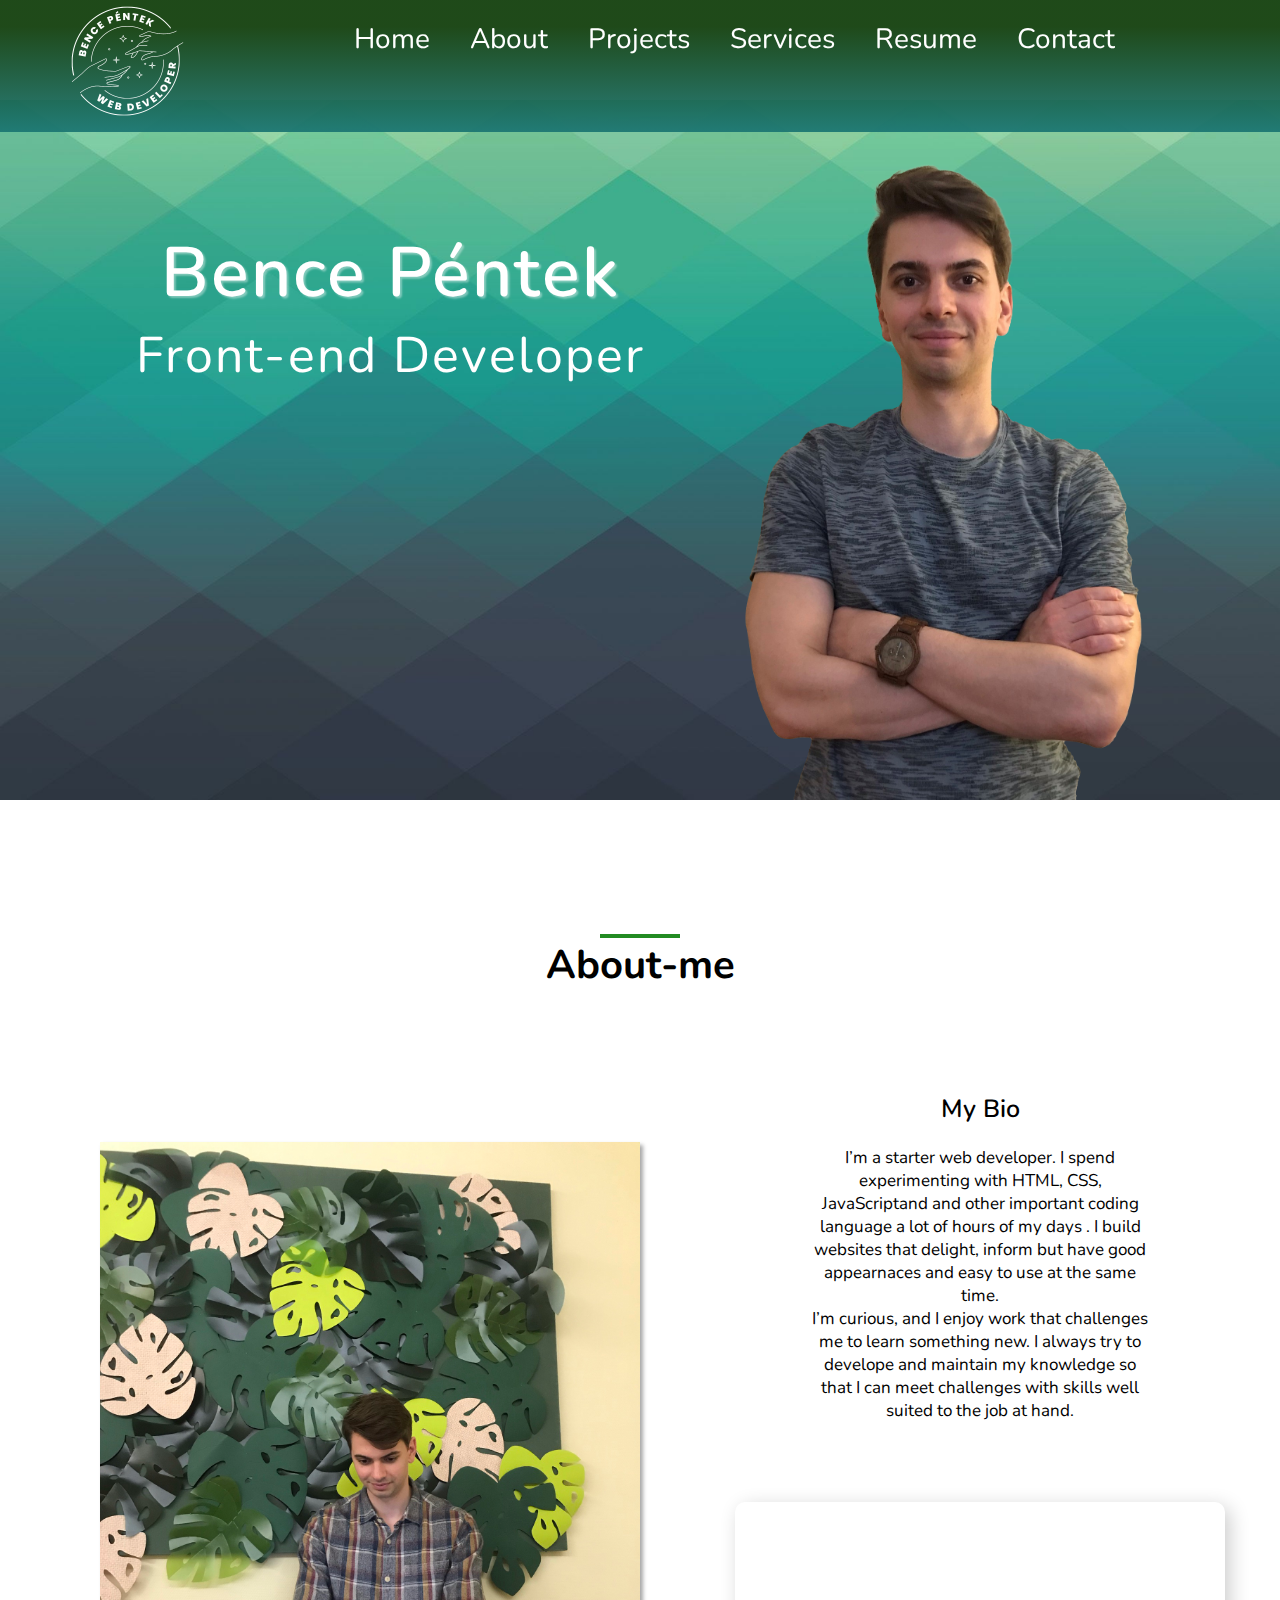
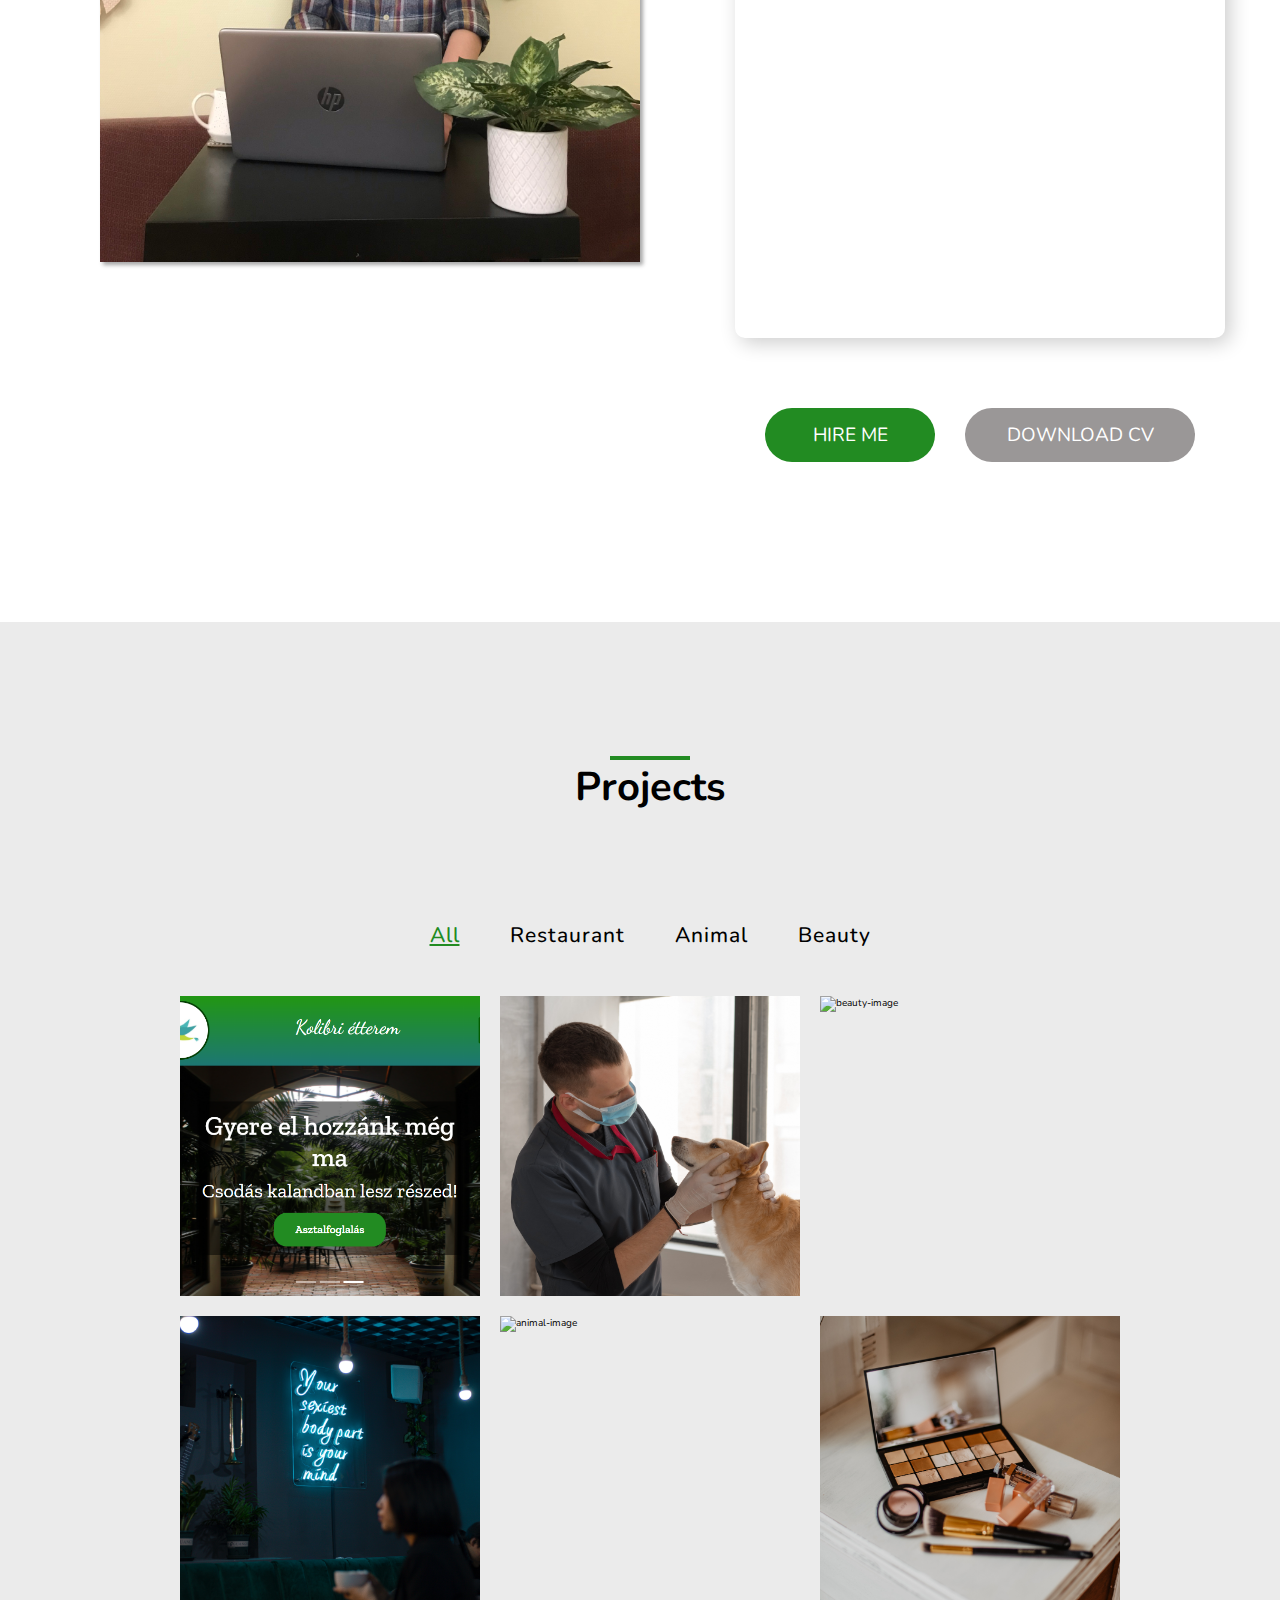
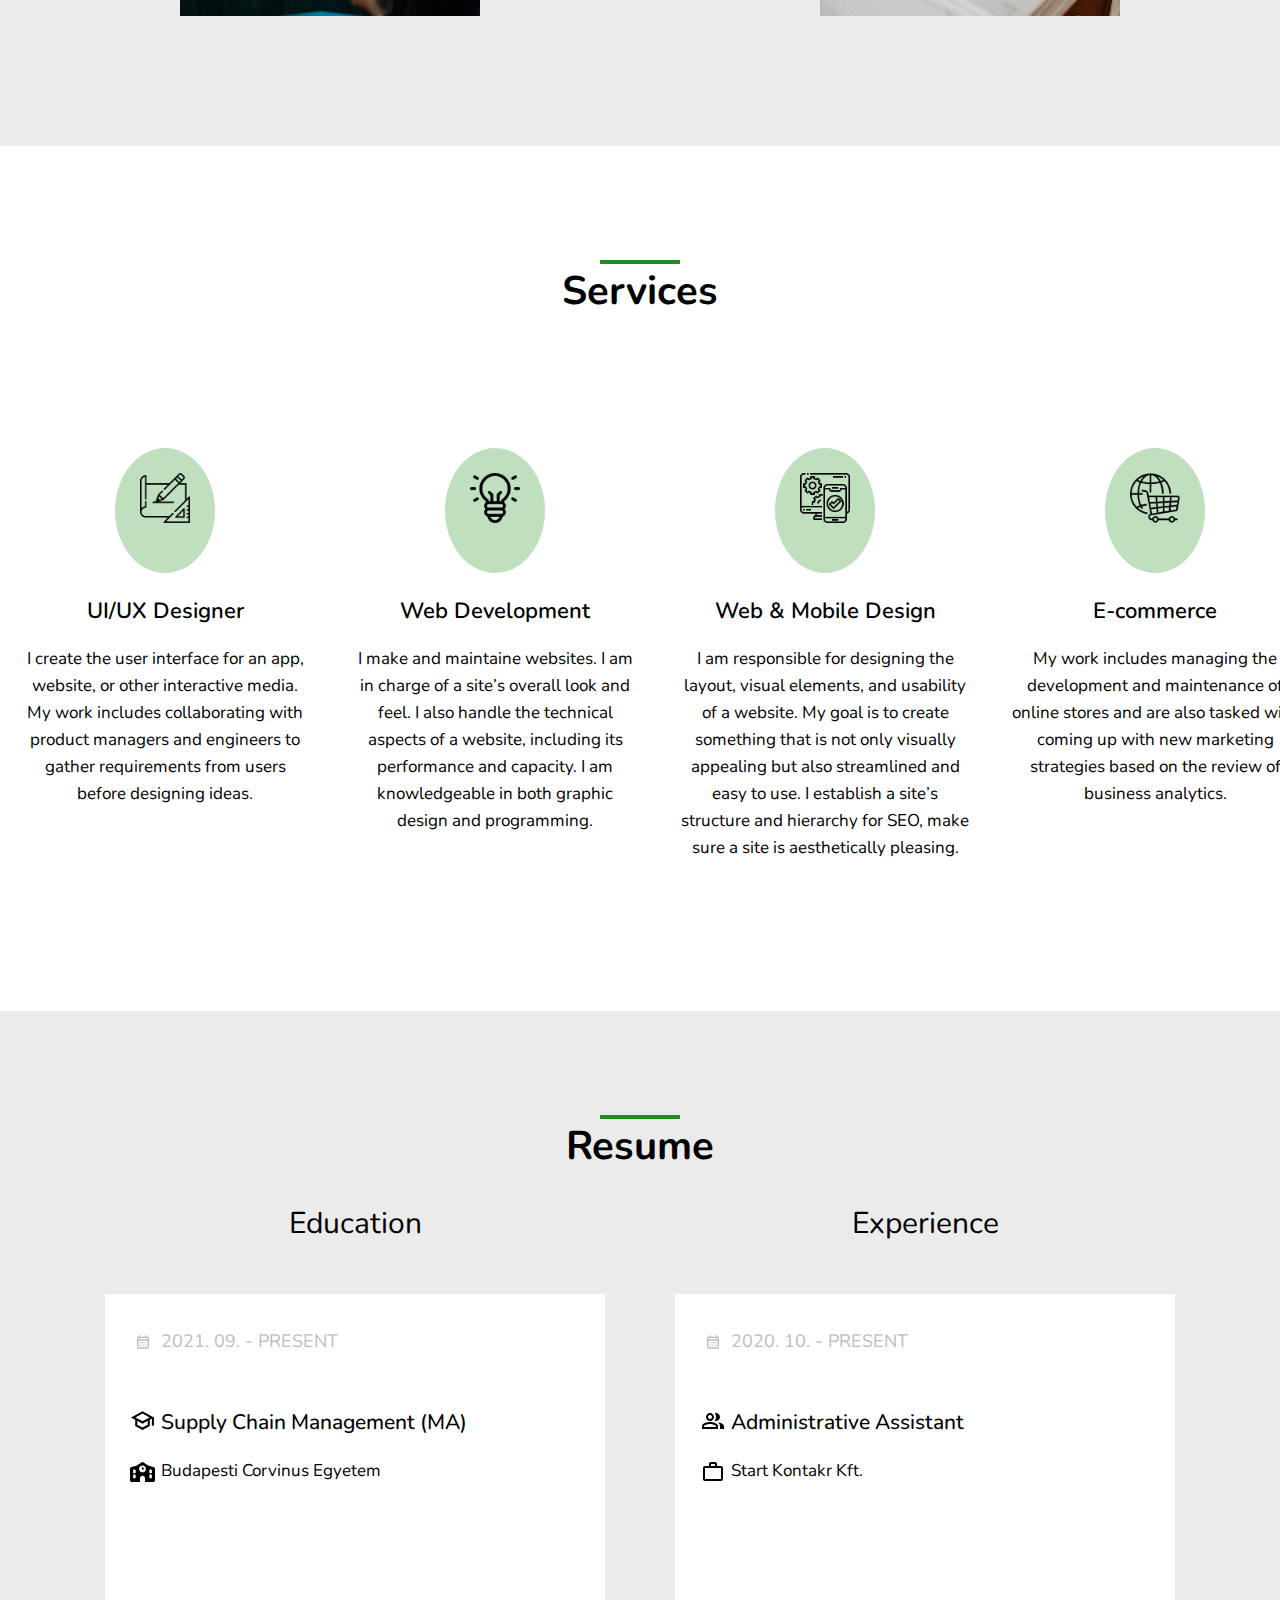
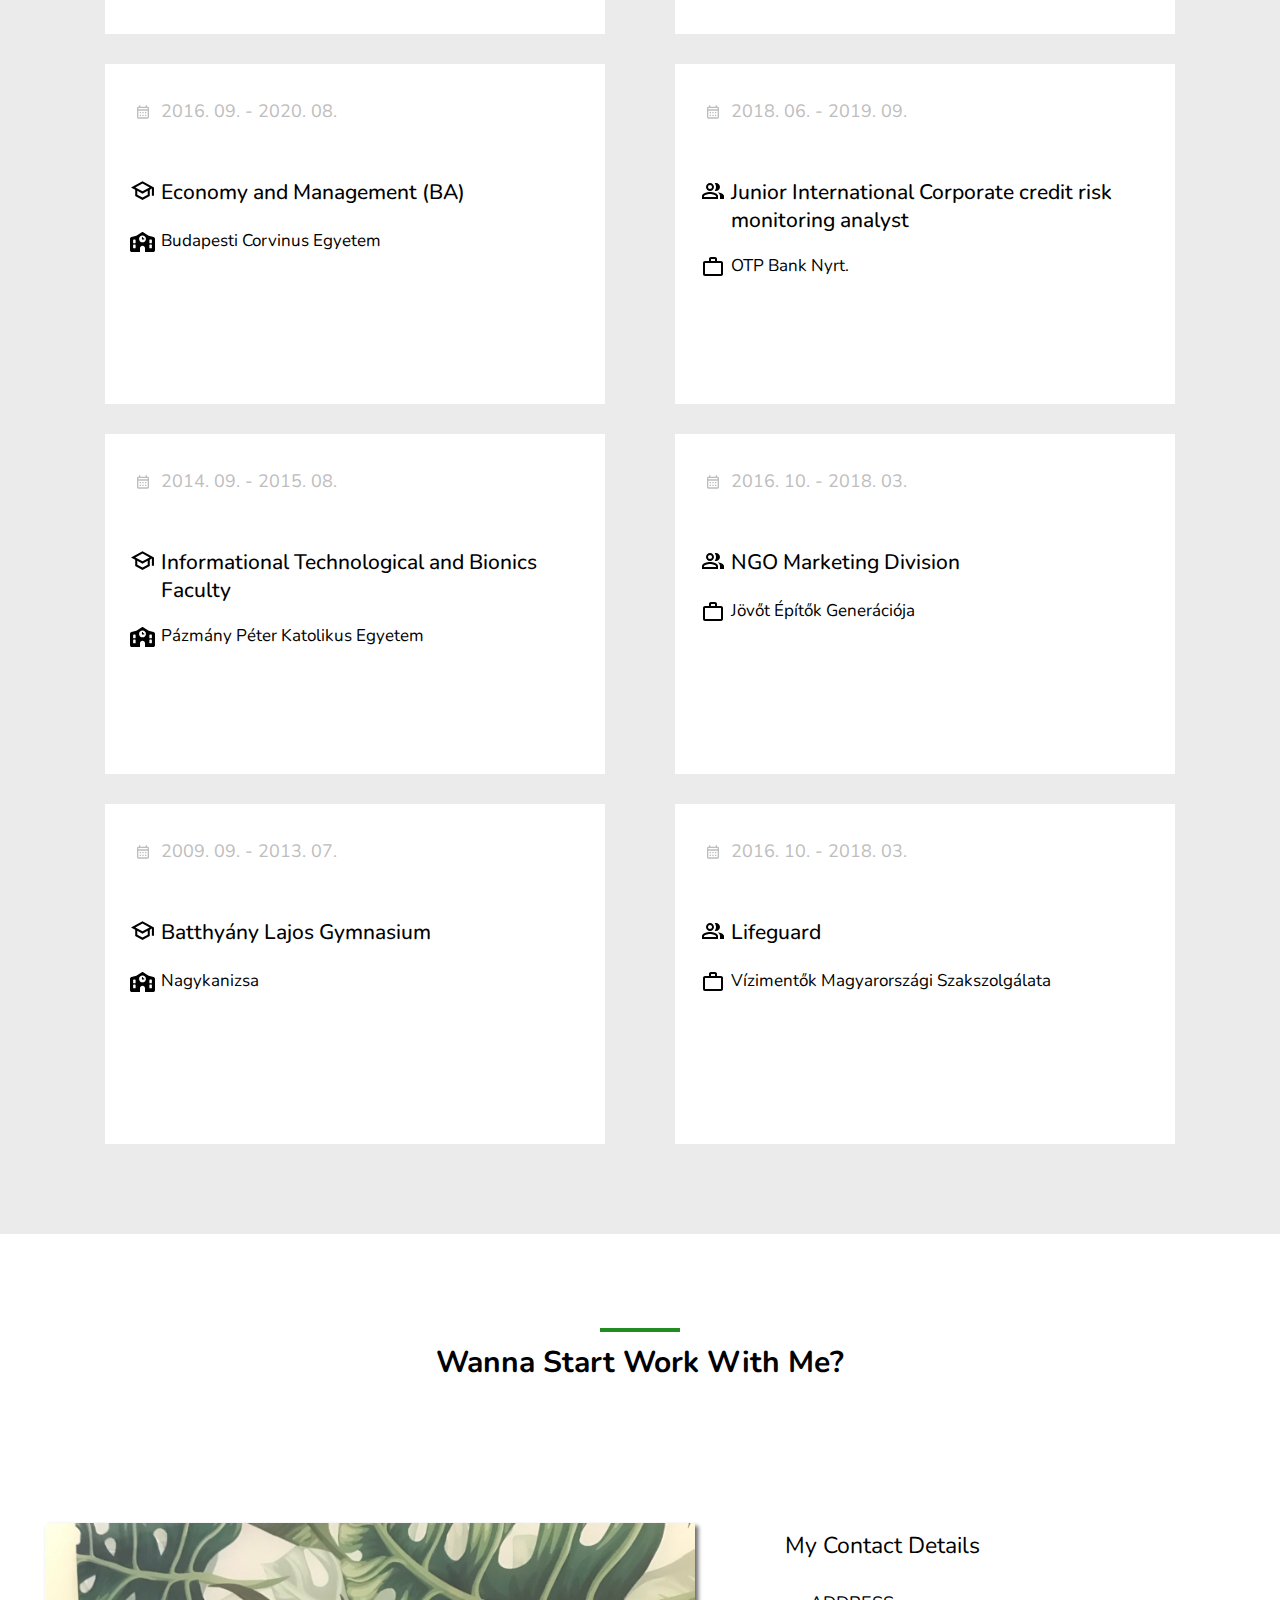
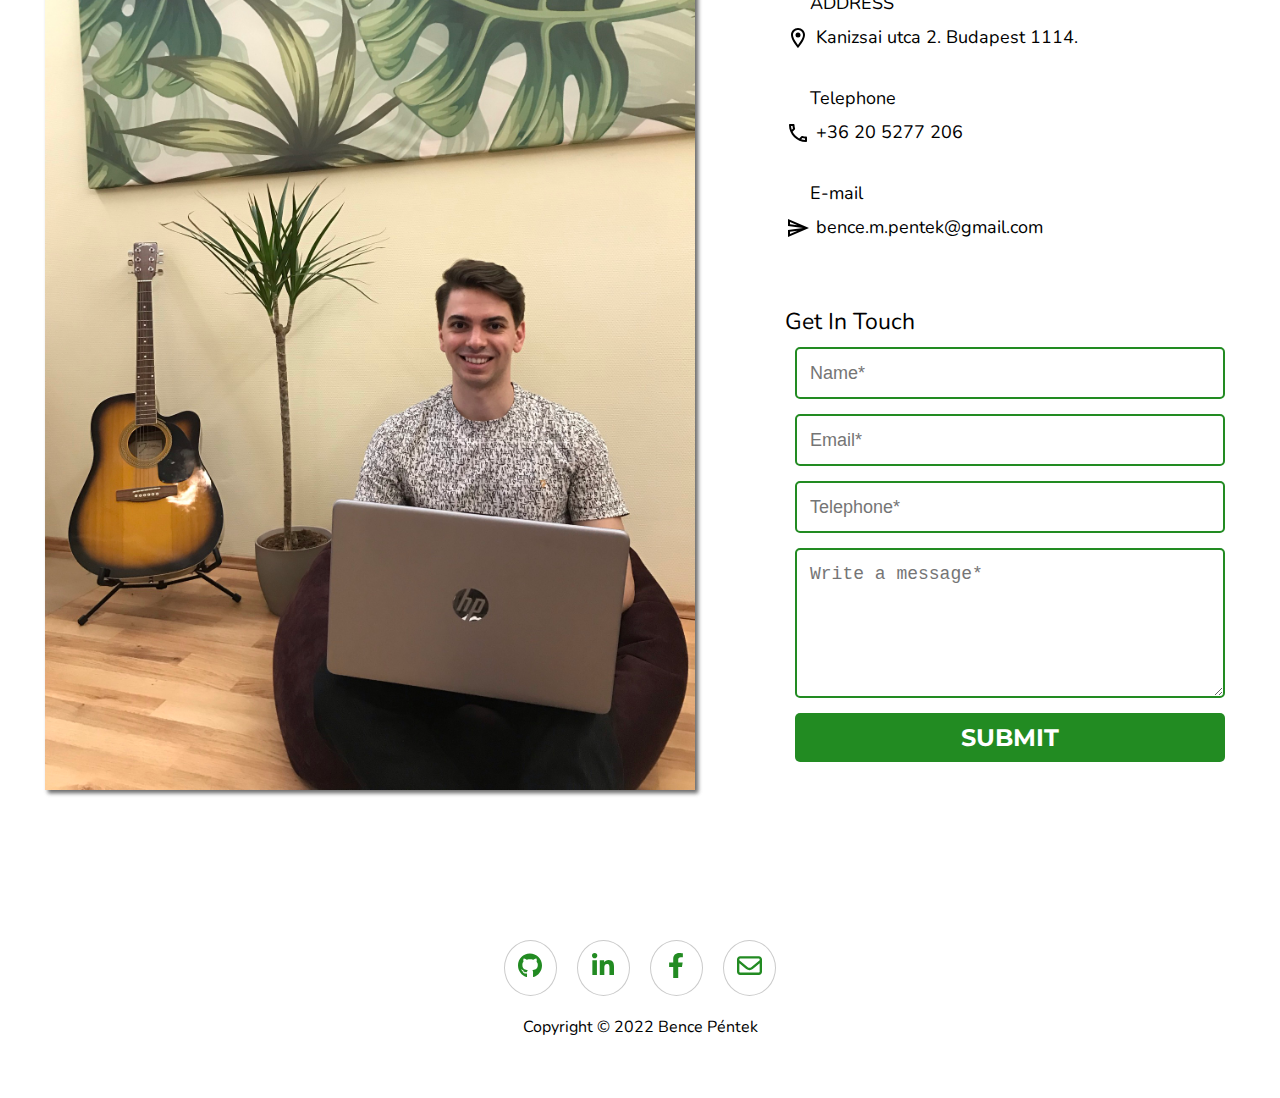
==== commit bd9b9f9b: "change cv" ====
--- a/index.md/index.html
+++ b/index.md/index.html
@@ -76,13 +76,13 @@
   </div>
   <div class="about-text">
 <p class="about-text-heading">My Bio</p>
-<p>Lorem, ipsum dolor sit amet consectetur adipisicing ellit. Culpa voluptatum nisi possimus enim.</p>
-<p>Lorem ipsum dolor sit amet consectetur adipisicing elit. Consectetur blanditiis praesentium cupiditate voluptas dignissimos eaque dolores deserunt, alias deleniti illum vitae atque.</p>
+<p>I’m a starter web developer. I spend experimenting with HTML, CSS, JavaScriptand  and other important coding language a lot of hours of my days . I build websites that delight, inform but have good appearnaces and easy to use at the same time.</p>
+<p>I’m curious, and I enjoy work that challenges me to learn something new. I always try to develope and maintain my knowledge so that I can meet challenges with skills well suited to the job at hand.</p>
 </div>
 <div class="about-buttons">
   <ul class="about-ul">
       <li><a class="about-button hire-button" href="#contact-details2">Hire me</a></li>
-      <li><a class="about-button cv-button" target="_blank" href="../assets/cv/CV_Péntek Bence_2021.pdf">Download Cv</a></li>
+      <li><a class="about-button cv-button" target="_blank" href="../assets/cv/CV_Péntek Bence_2022.pdf">Download Cv</a></li>
   </ul>
 </div>
 <div class="about-image">
@@ -132,6 +132,14 @@
         <span>Bootstrap</span>
       </div>
       <div class="progress-line mysql">
+        <span></span>
+      </div>
+    </div>
+    <div class="bar">
+      <div class="info">
+        <span>WordPress</span>
+      </div>
+      <div class="progress-line python">
         <span></span>
       </div>
     </div>
@@ -174,7 +182,7 @@
   <div class="service-item service1">
 <p class="service-icon"><img class="service-image" src="../assets/images/services-image/sketch.png" alt="service-image"></p>
 <p class="service-heading">UI/UX Designer</p>
-<p class="service-text">I create the user interface for an app, website, or other interactive media. My work includes collaborating with product managers and engineers to gather requirements from users before designing ideas that can be communicated using storyboards.</p>
+<p class="service-text">I create the user interface for an app, website, or other interactive media. My work includes collaborating with product managers and engineers to gather requirements from users before designing ideas.</p>
 </div>
 <div class="service-item service2">
   <p class="service-icon"><img class="service-image" src="../assets/images/services-image/idea.png" alt="service-image"></p>
@@ -371,7 +379,7 @@
 <footer>
   <div>
   <ul class="footer-icons">
-   <li><a class="footer-i" href="#"><span class="icon footer-icon github-icon"></span></a></li>
+   <li><a class="footer-i" target="_blank" href="https://github.com/Mondinelli/Mondinelli.github.io"><span class="icon footer-icon github-icon"></span></a></li>
    <li><a class="footer-i" href="#"><span class="icon footer-icon linkedin-icon"></span></a></li>
    <li><a class="footer-i" href="https://www.facebook.com/bence.pentek.1/" target="_blank"><span class="icon footer-icon facebook-icon"></span></a></li>
    <li><a class="footer-i" target="_blank" href="mailto:bence.m.pentek@gmail.com"><span class="icon footer-icon gmail-icon"></span></a></li>
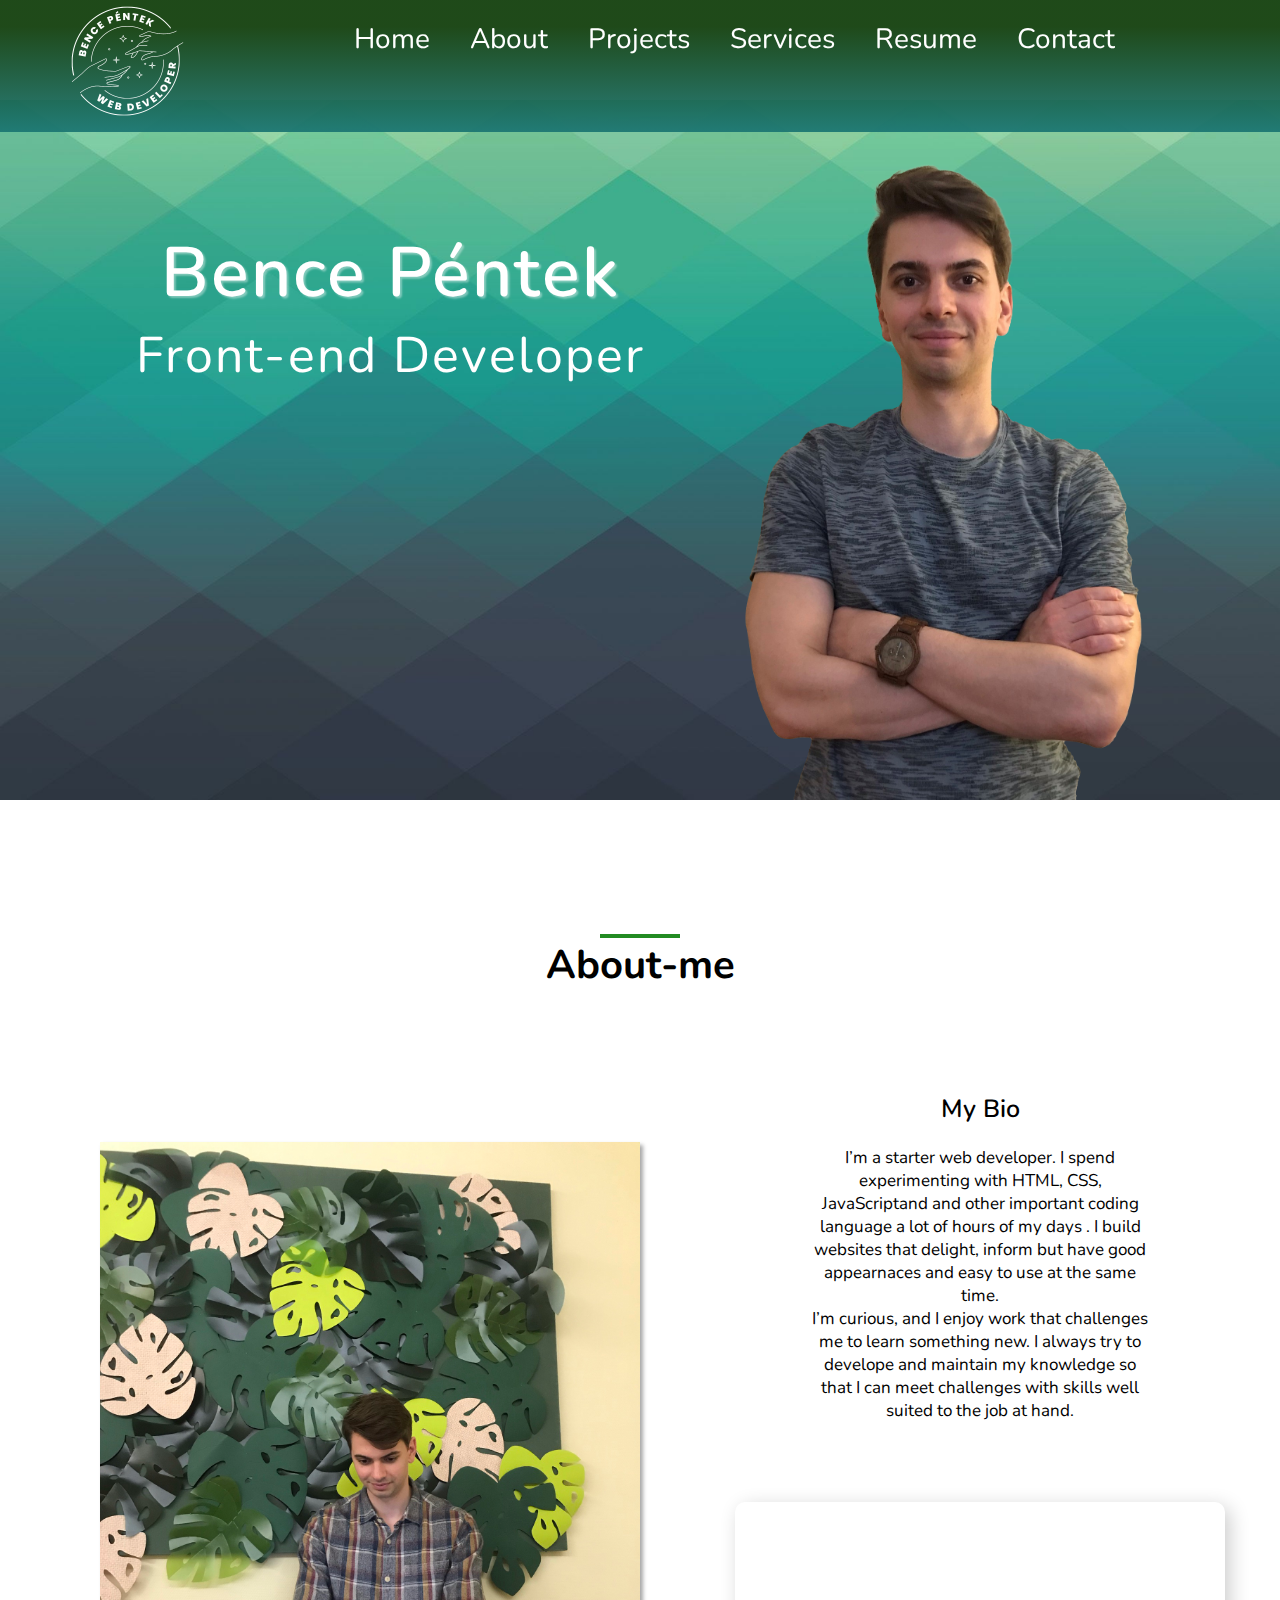
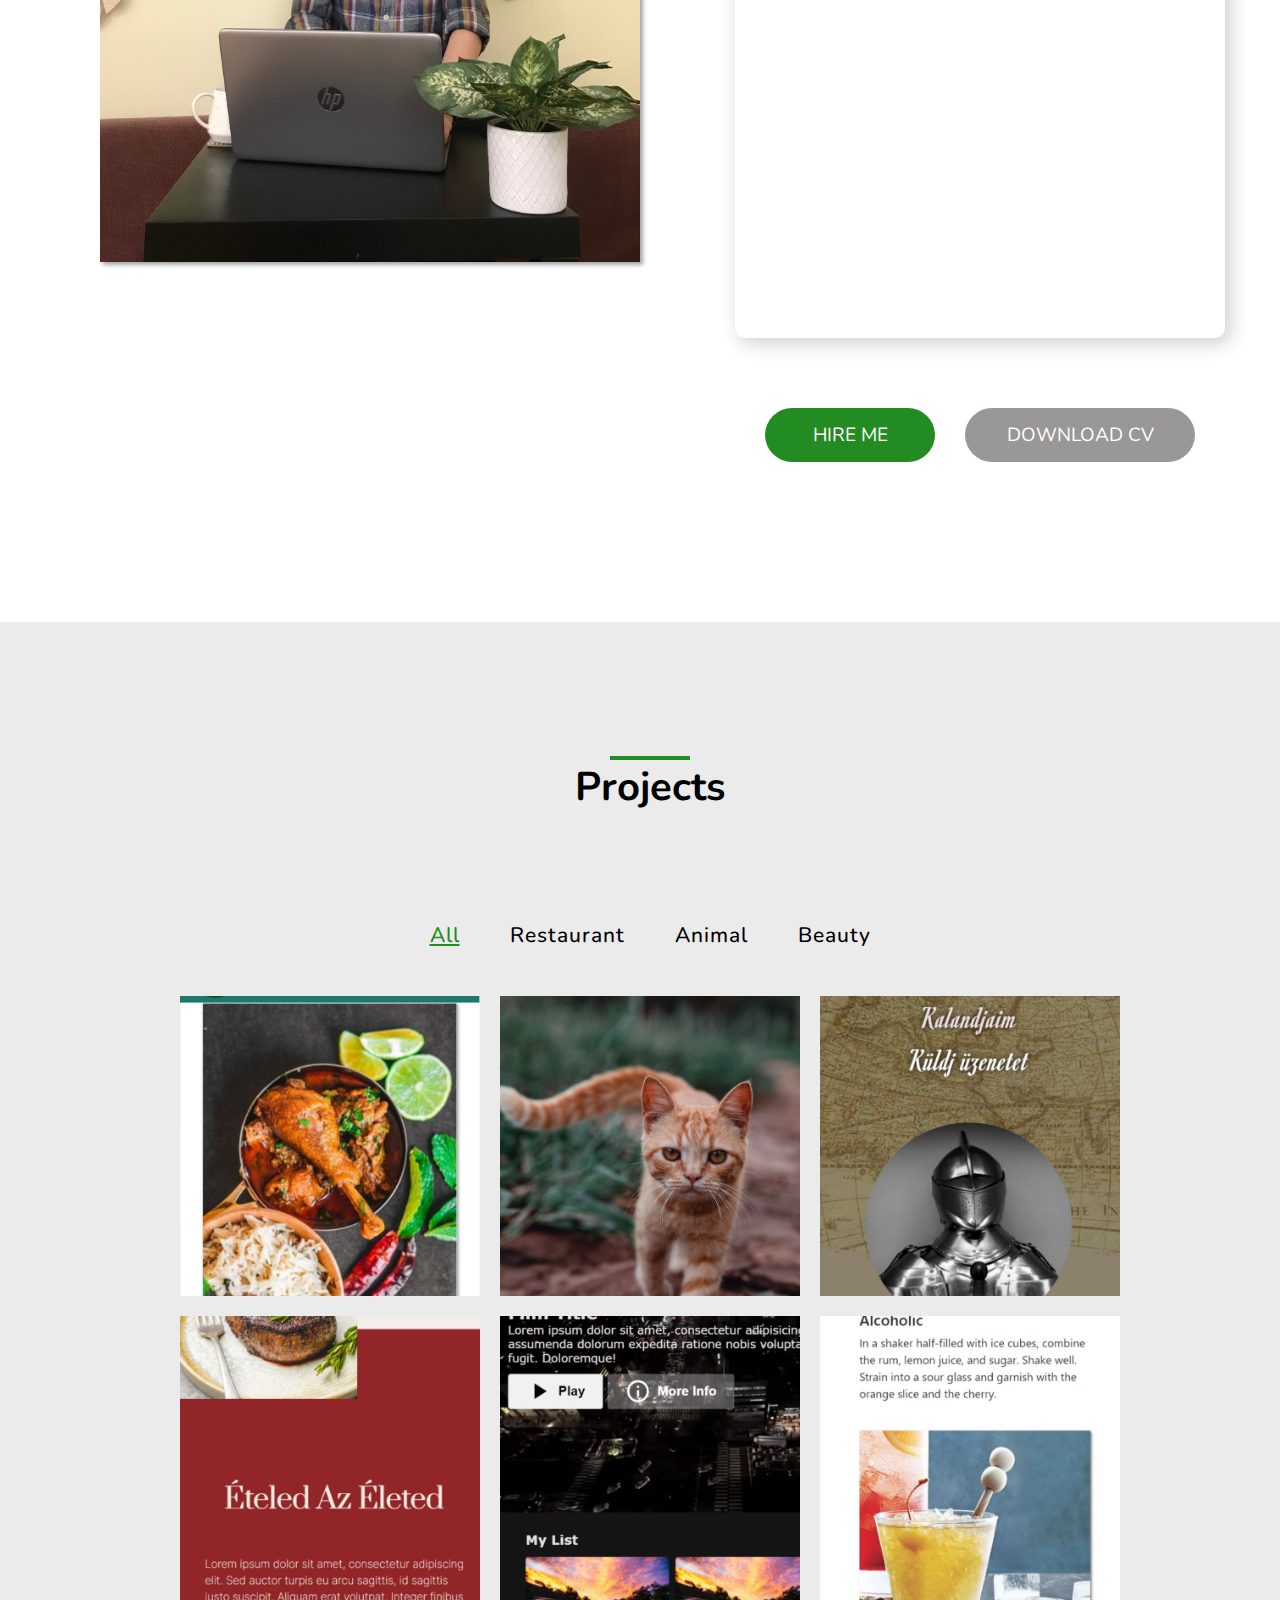
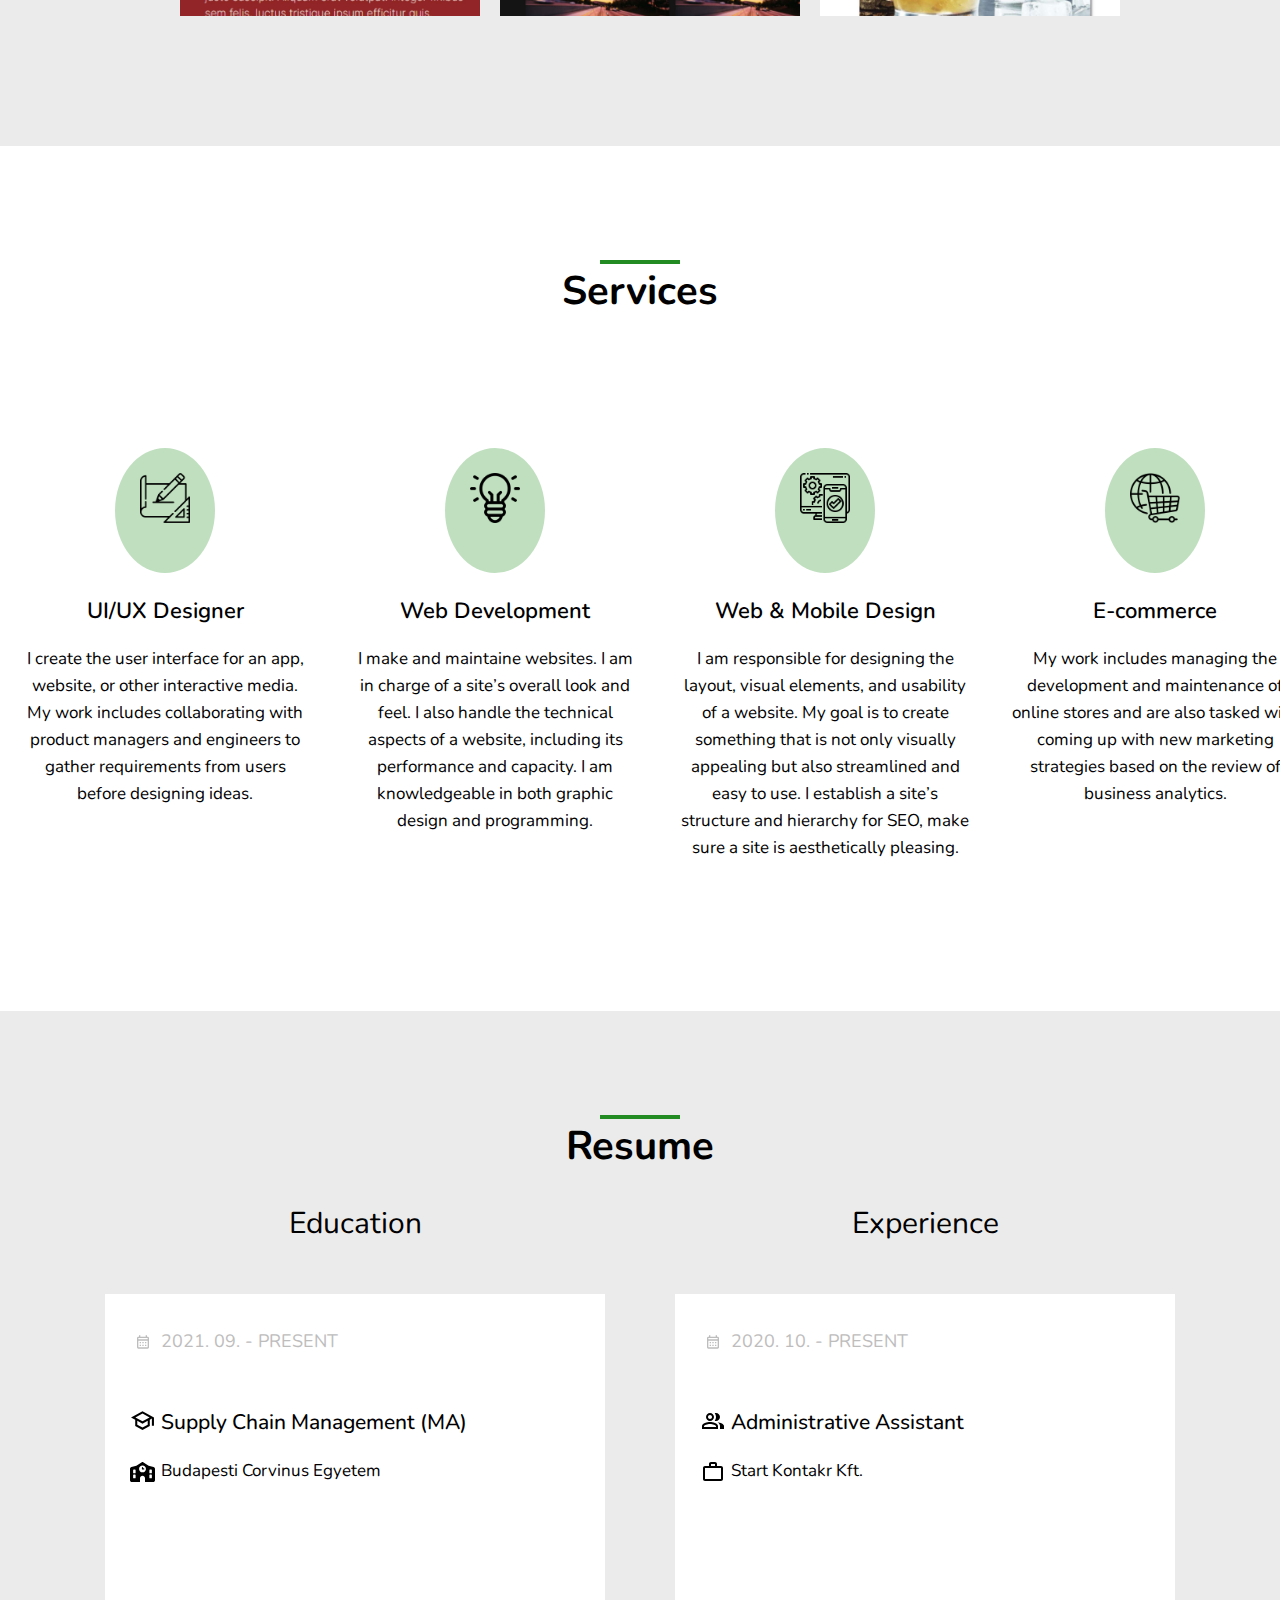
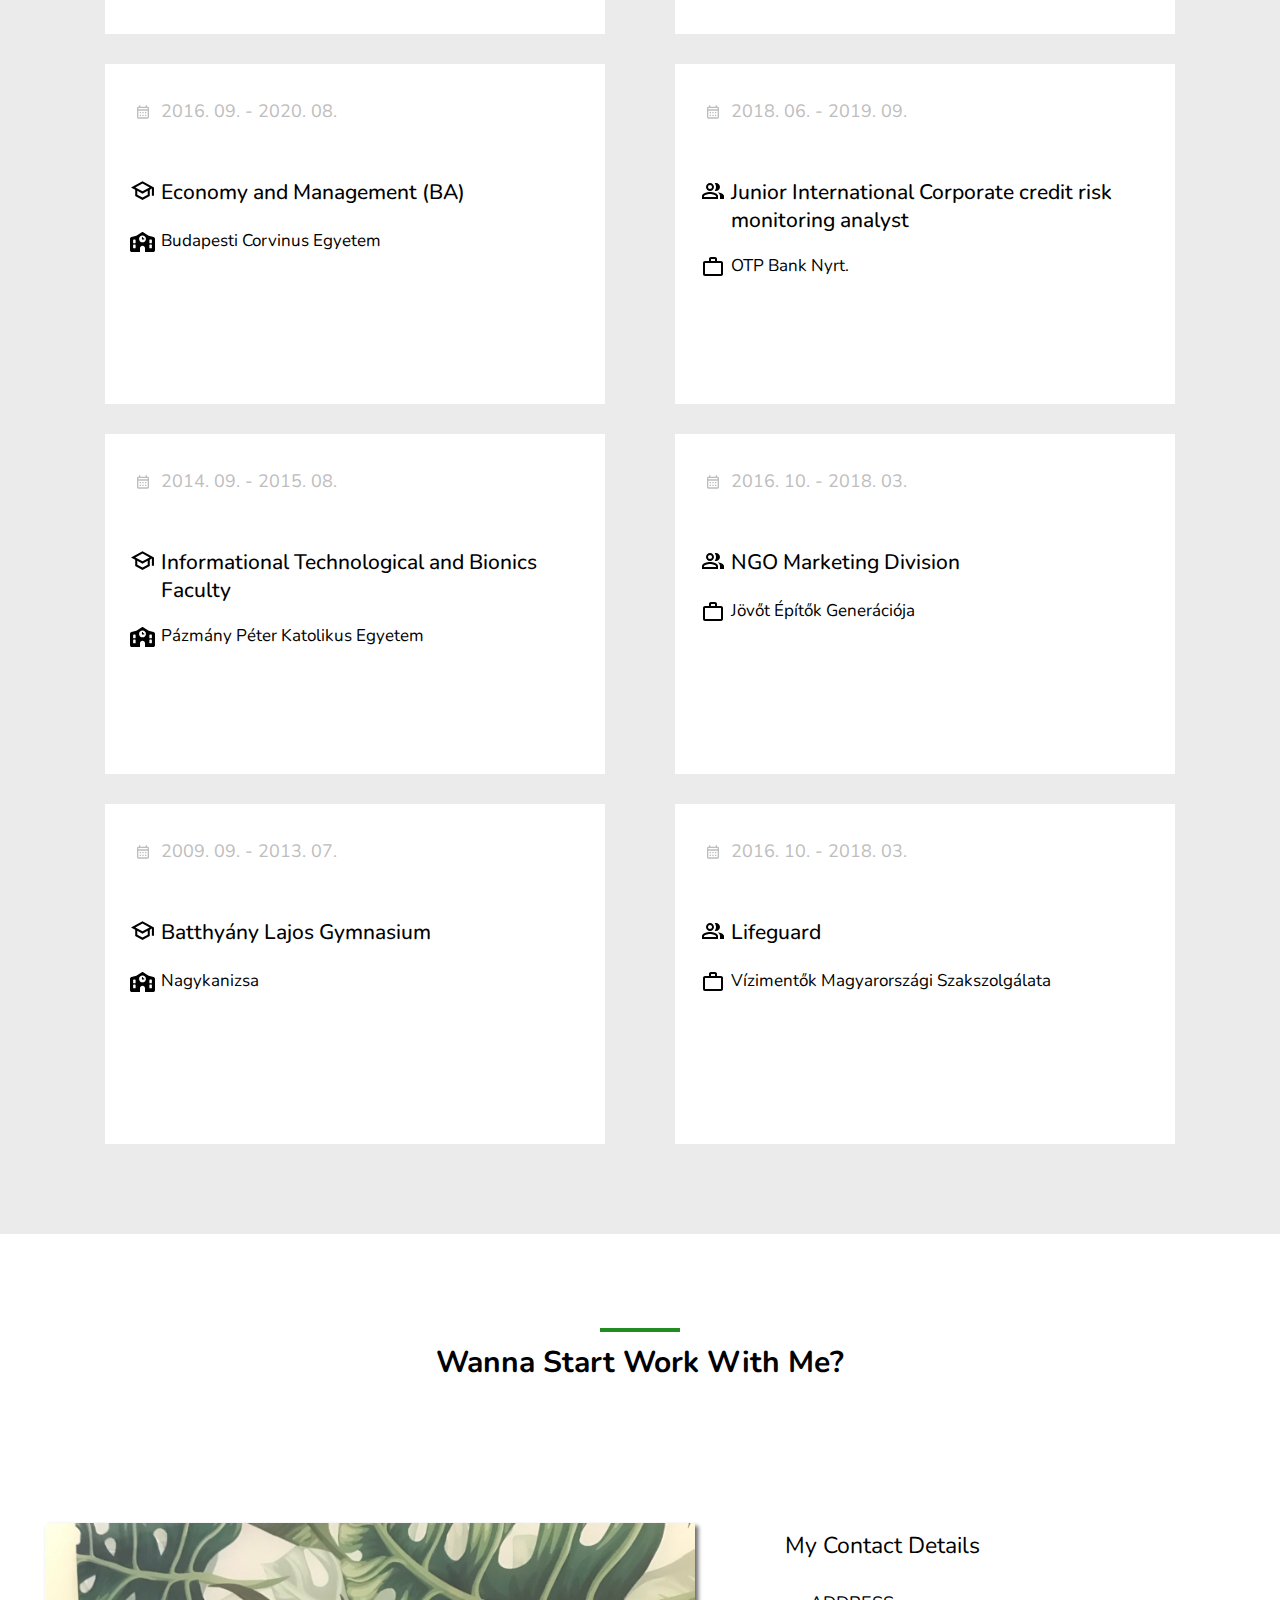
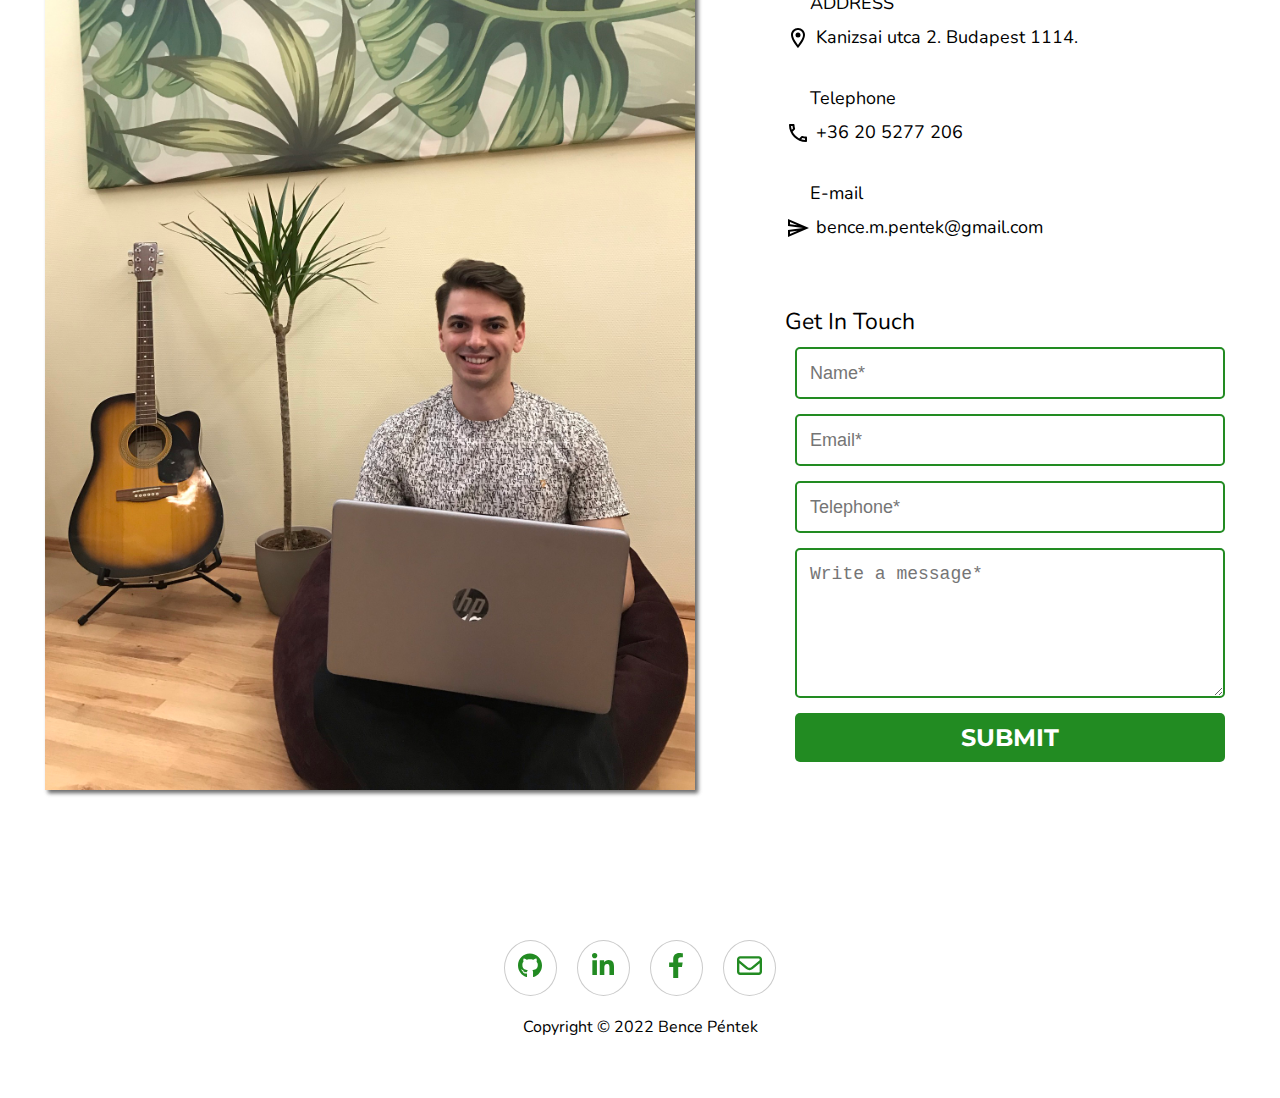
==== commit 592329a9: "change images" ====
--- a/index.md/index.html
+++ b/index.md/index.html
@@ -159,17 +159,17 @@
       <li class="list" data-filter="beauty">Beauty</li>
    </ul> 
 <div class="product">
-  <div class="itemBox" data-item="restaurant"><a href="https://wxvwyy.csb.app/" target="_blank"><img src="../assets/images/projects-image/kolibri.png" alt="restaurant-image"></a>
-  </div>
-  <div class="itemBox" data-item="animal"><img src="../assets/images/projects-image/animal1.jpg" alt="animal-image">
-  </div>
-  <div class="itemBox" data-item="beauty"><img src="../assets/images/projects-image/beauty1.jpg" alt="beauty-image">
-  </div>
-  <div class="itemBox" data-item="restaurant"><img src="../assets/images/projects-image/restaurant.jpg" alt="restaurant-image">
-  </div>
-  <div class="itemBox" data-item="animal"><img src="../assets/images/projects-image/animal2.jpg" alt="animal-image">
-  </div>
-  <div class="itemBox" data-item="beauty"><img src="../assets/images/projects-image/beauty2.jpg" alt="beauty-image">
+  <div class="itemBox" data-item="restaurant"><a href="https://wxvwyy.csb.app/" target="_blank"><img src="../assets/images/projects-image/restaurant1.jpg" alt="restaurant-image"></a>
+  </div>
+  <div class="itemBox" data-item="animal"><a href="#" target="_blank"><img src="../assets/images/projects-image/cat.jpg" alt="restaurant-image"></a>
+  </div>
+  <div class="itemBox" data-item="beauty"><a href="#" target="_blank"><img src="../assets/images/projects-image/knight.jpg" alt="restaurant-image"></a>
+  </div>
+  <div class="itemBox" data-item="restaurant"><a href="#" target="_blank"><img src="../assets/images/projects-image/restaurant2.jpg" alt="restaurant-image"></a>
+  </div>
+  <div class="itemBox" data-item="animal"><a href="#" target="_blank"><img src="../assets/images/projects-image/PBflix.jpg" alt="restaurant-image"></a>
+  </div>
+  <div class="itemBox" data-item="beauty"><a href="#" target="_blank"><img src="../assets/images/projects-image/cocktail.jpg" alt="restaurant-image"></a>
   </div>
 
    </div>
--- a/css/styles.css
+++ b/css/styles.css
@@ -456,7 +456,7 @@
  height: 250px; 
  margin: 1rem;
  display: block;
- transition: box-shadow 0.1s;
+ transition: box-shadow 0.3s;
  cursor: pointer;
 }
 .product .itemBox:hover{
